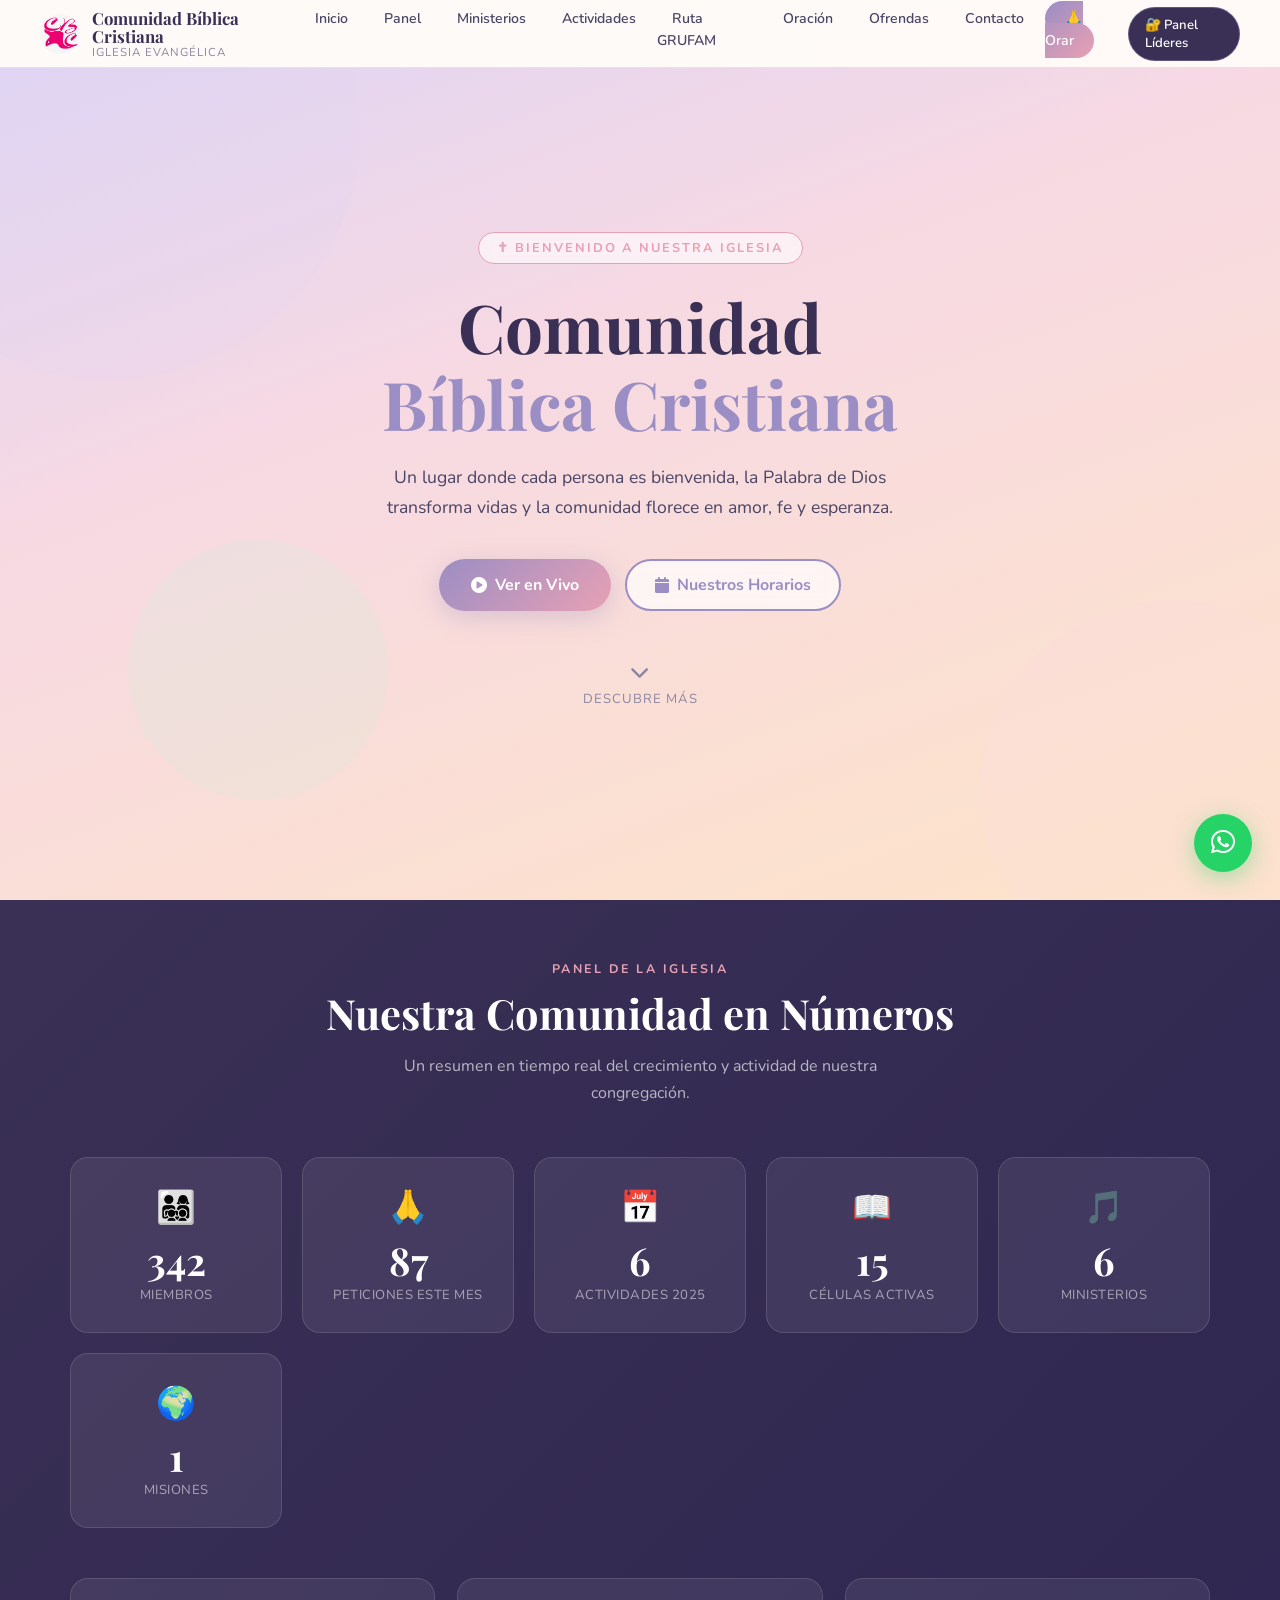
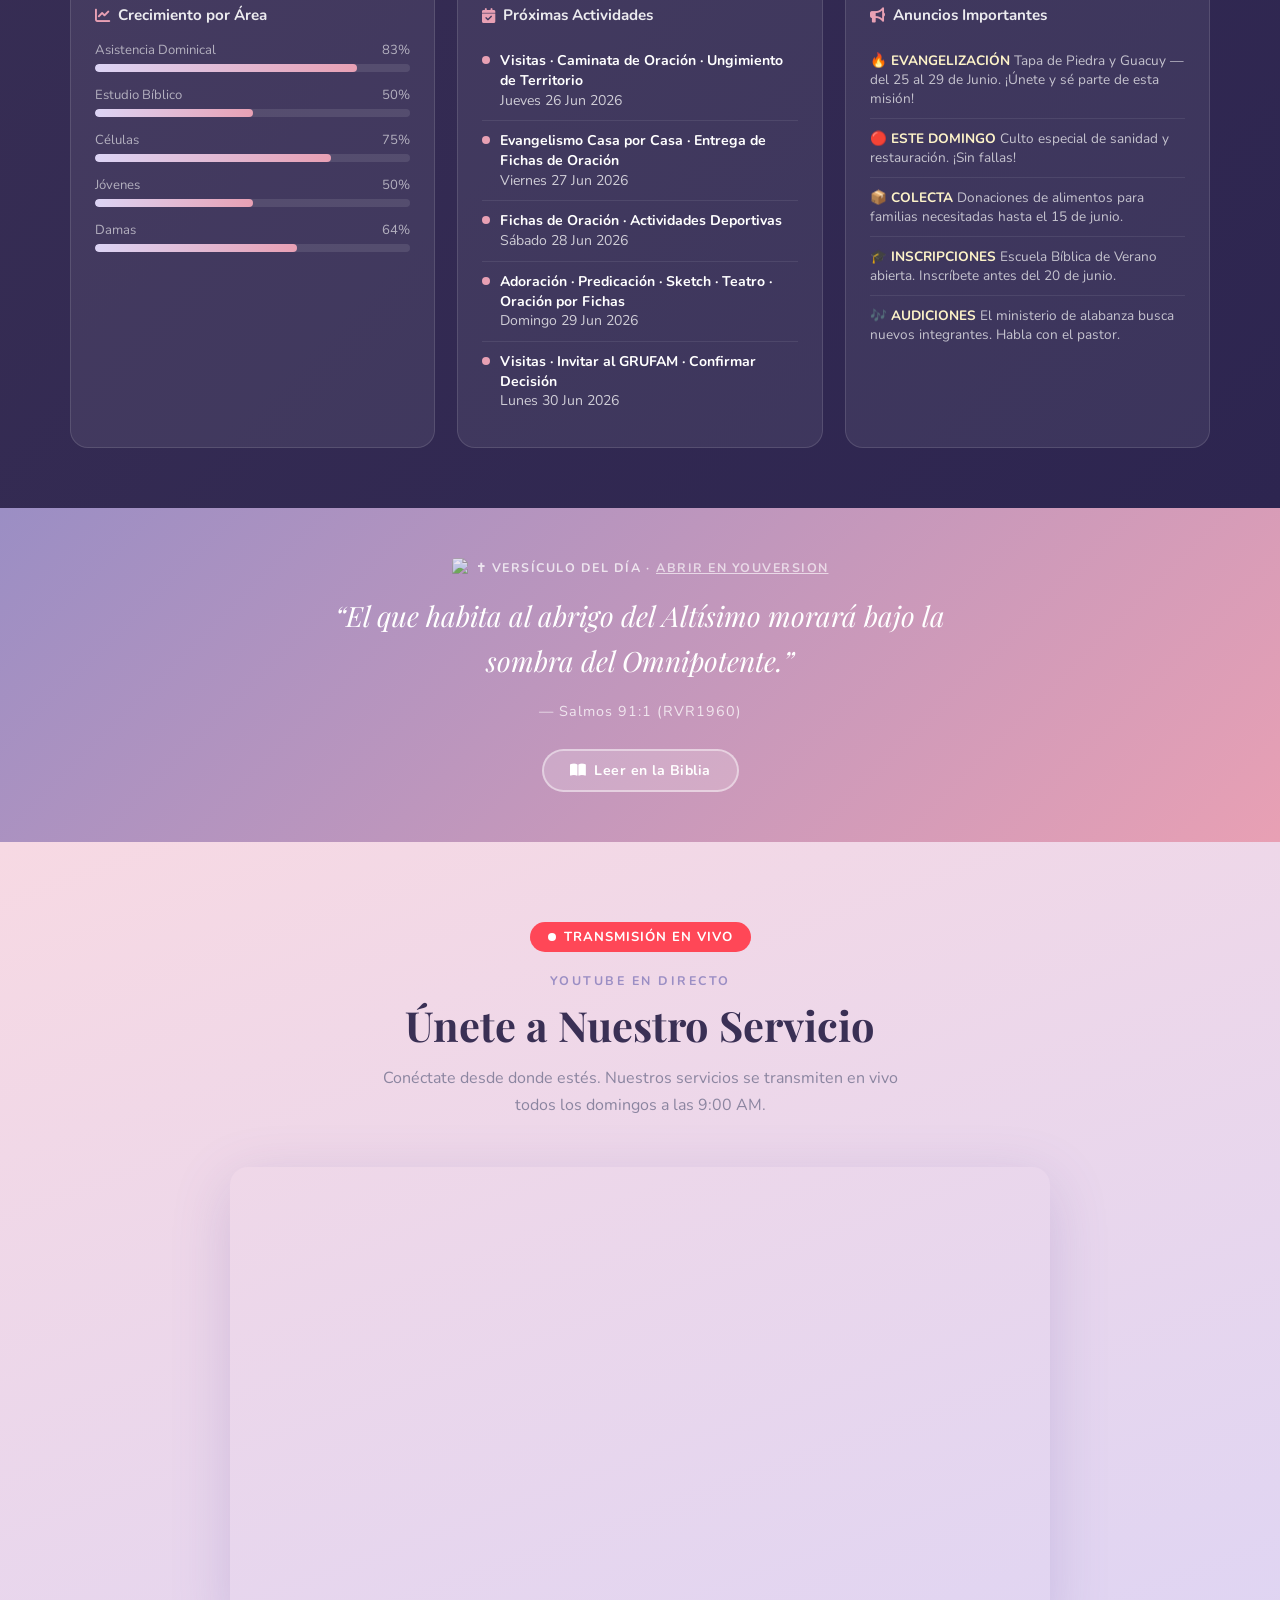
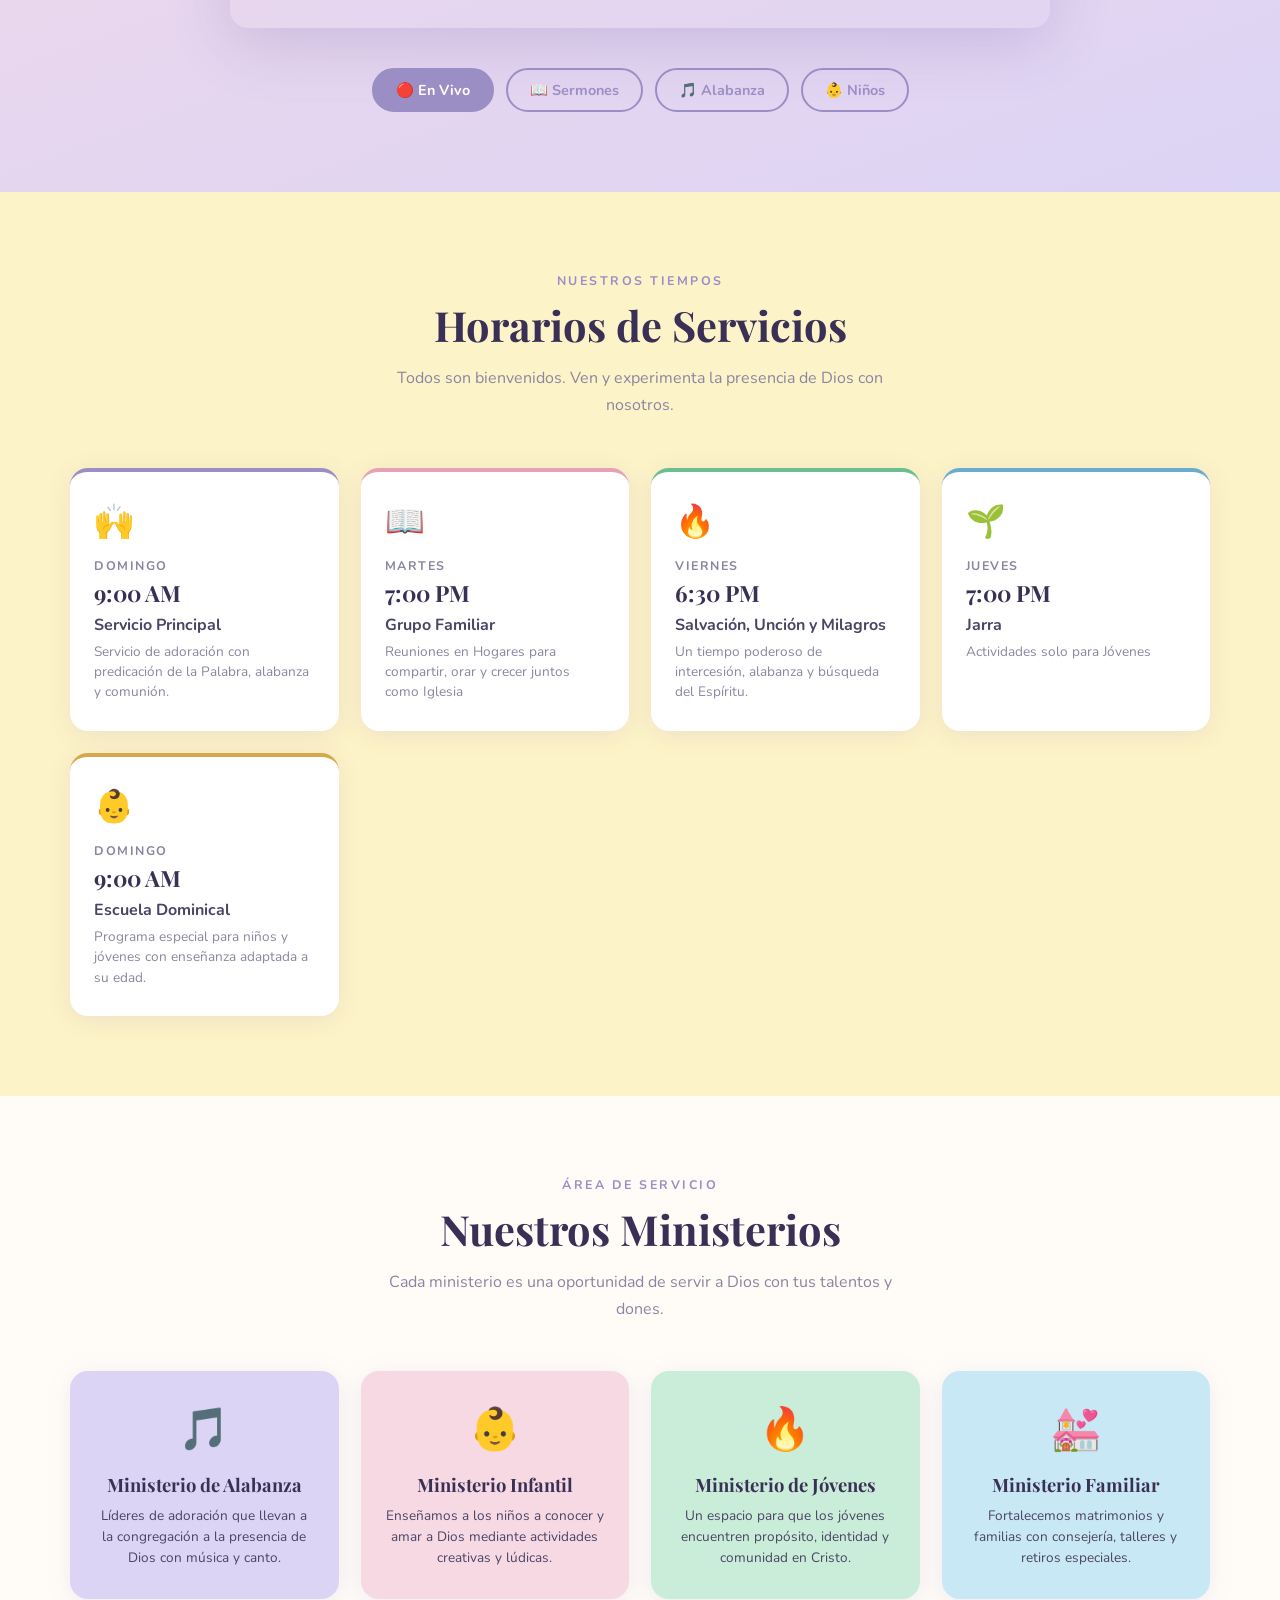
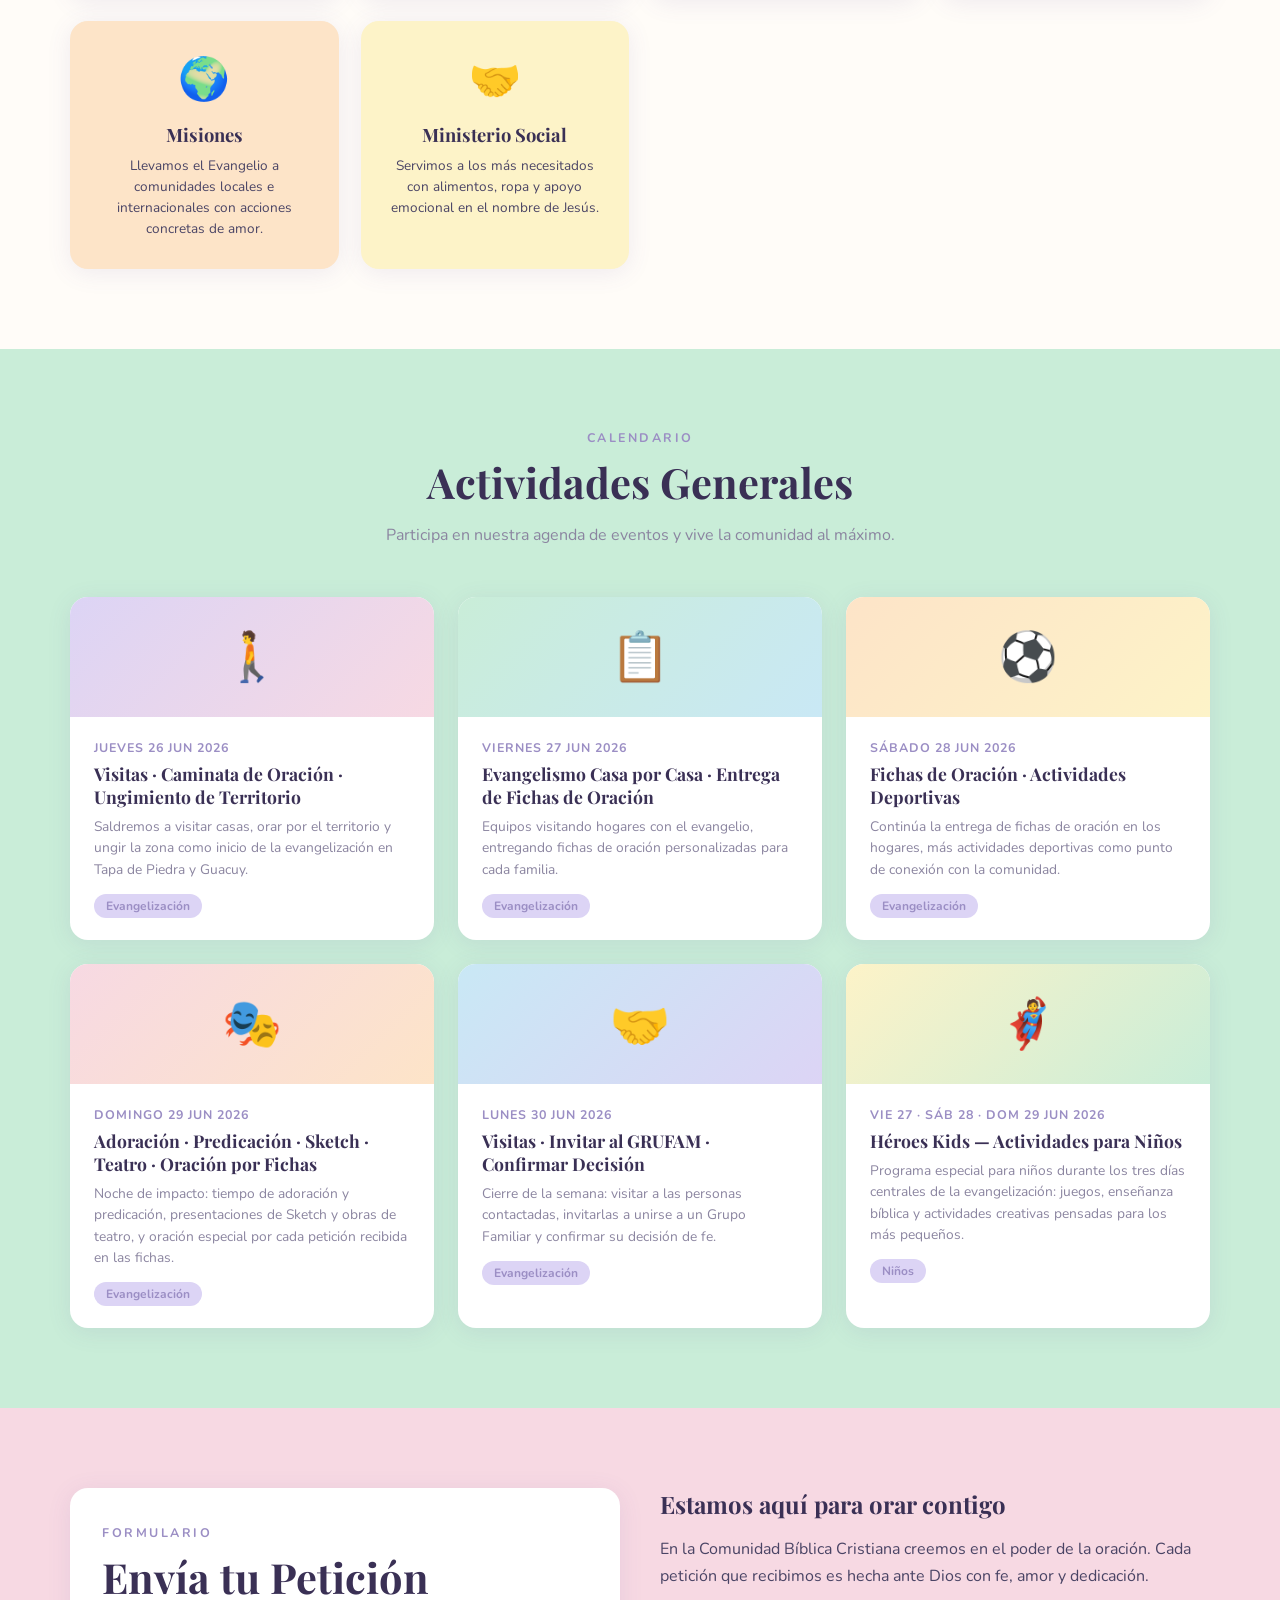
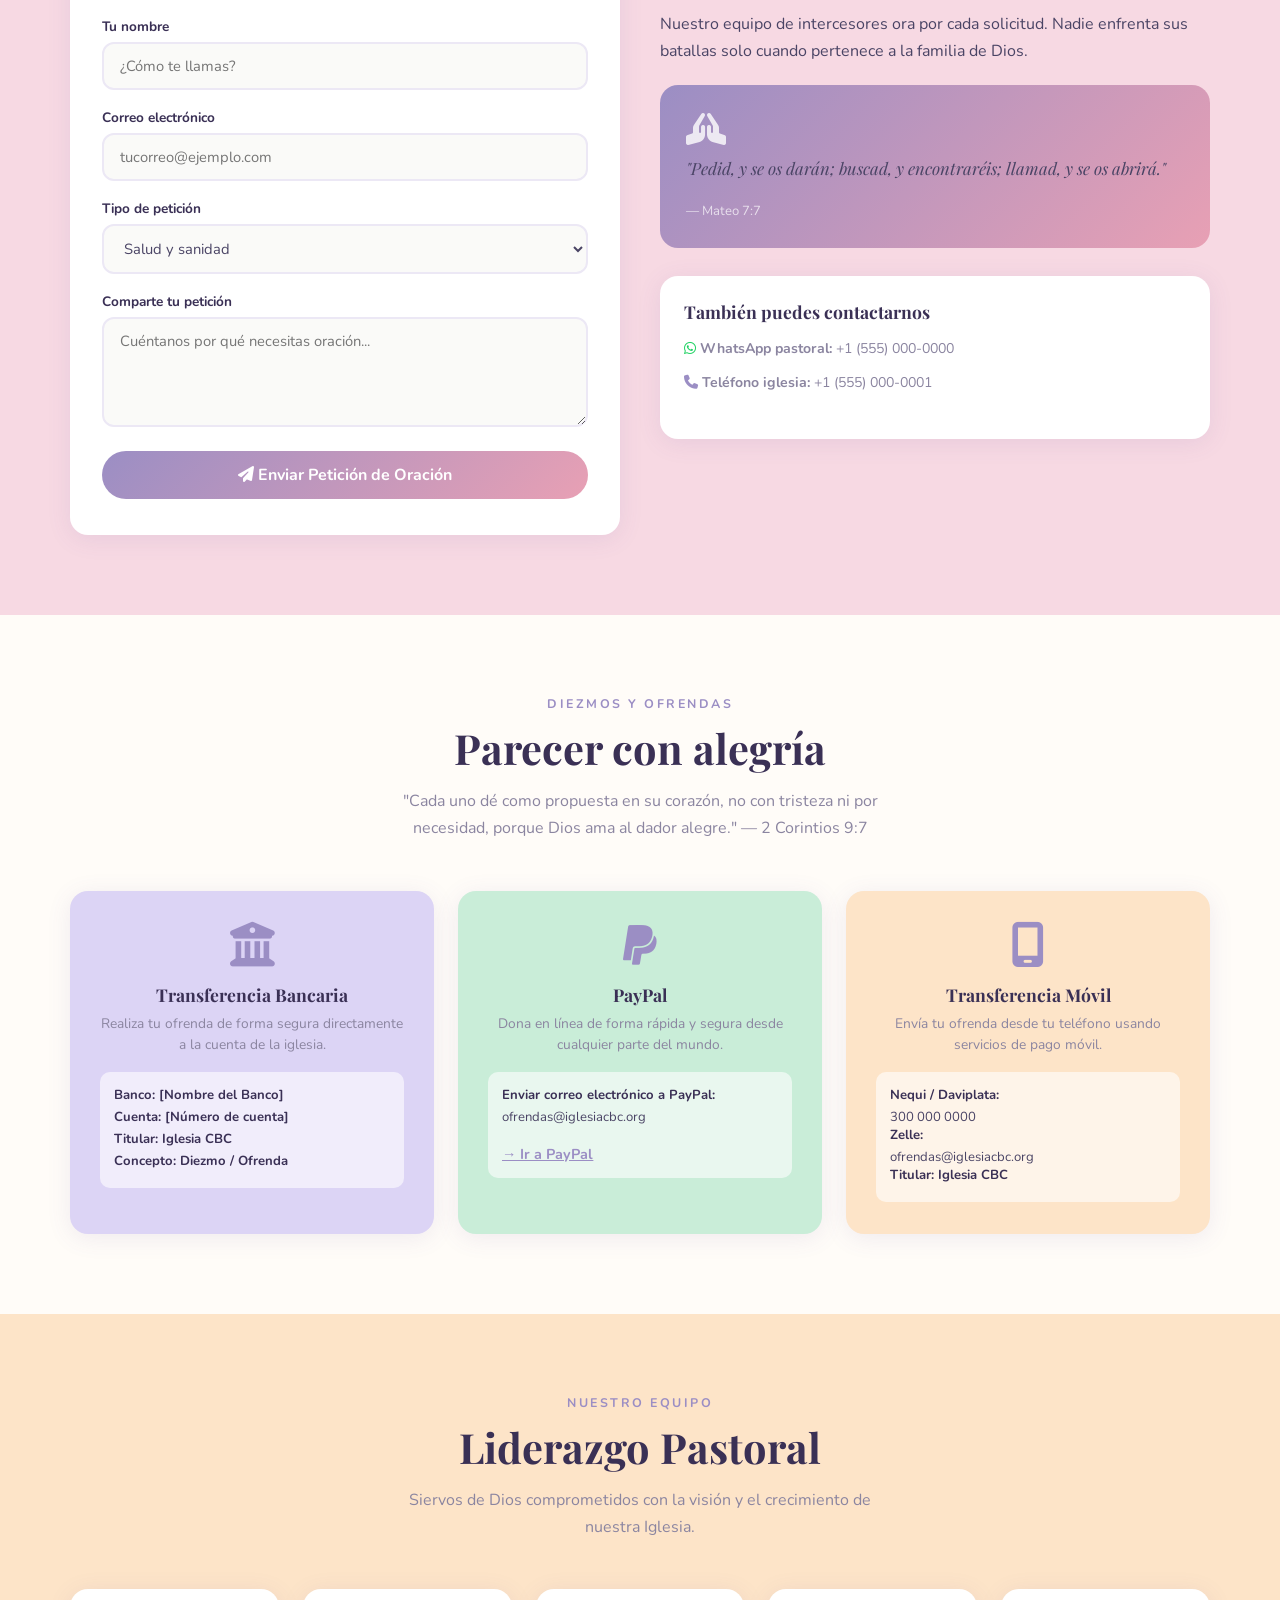
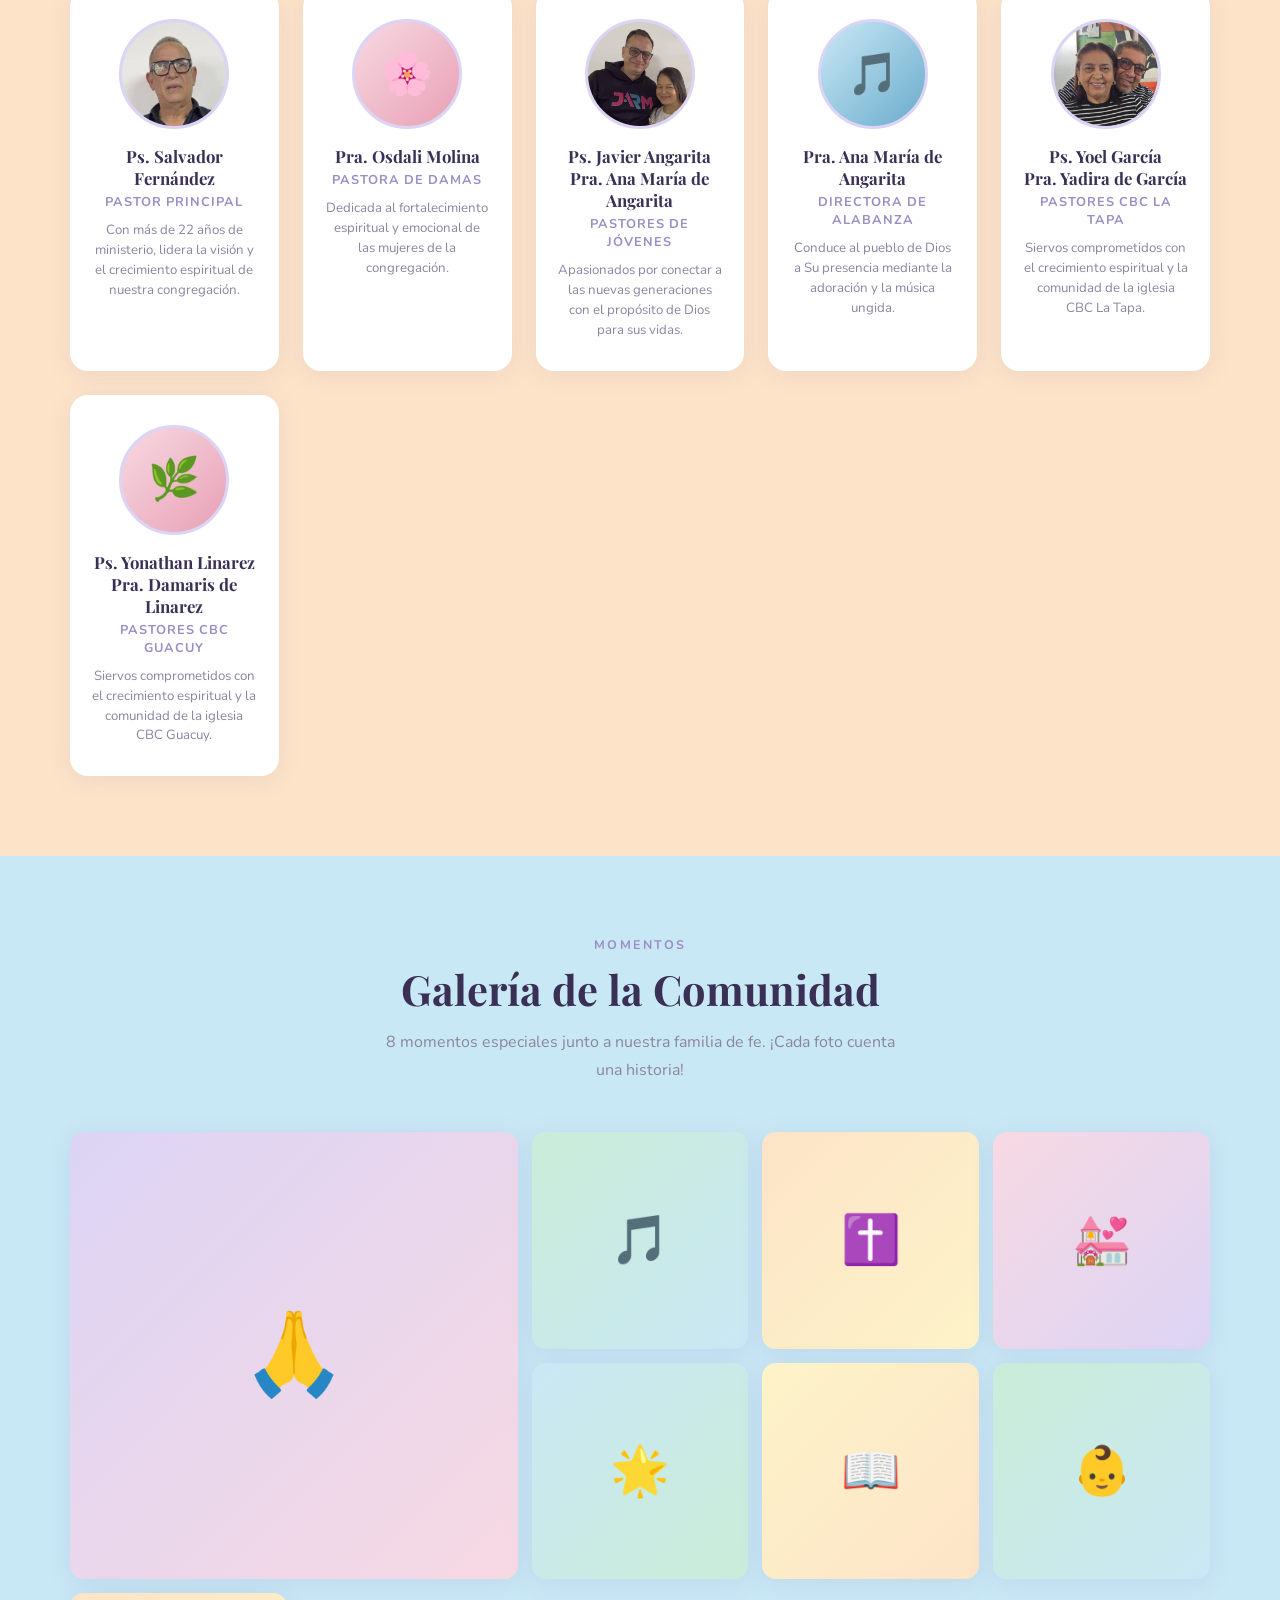
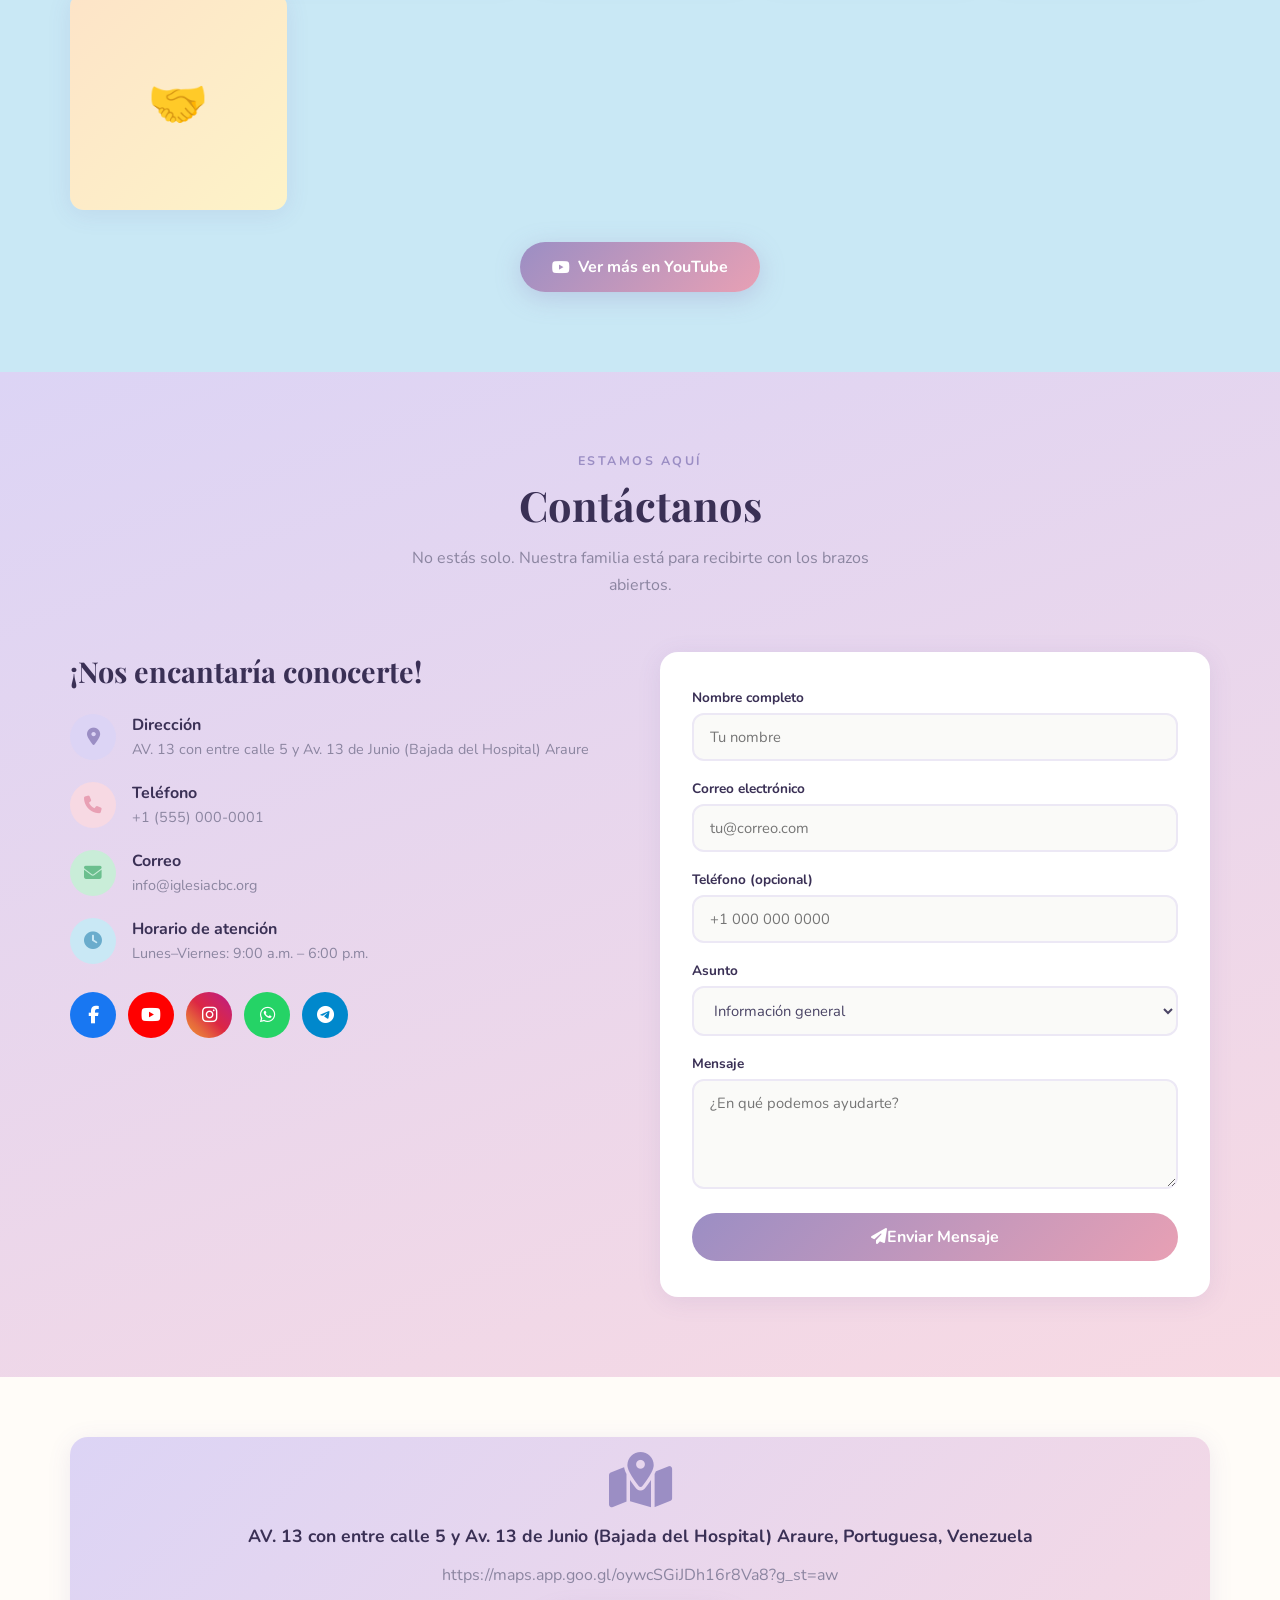
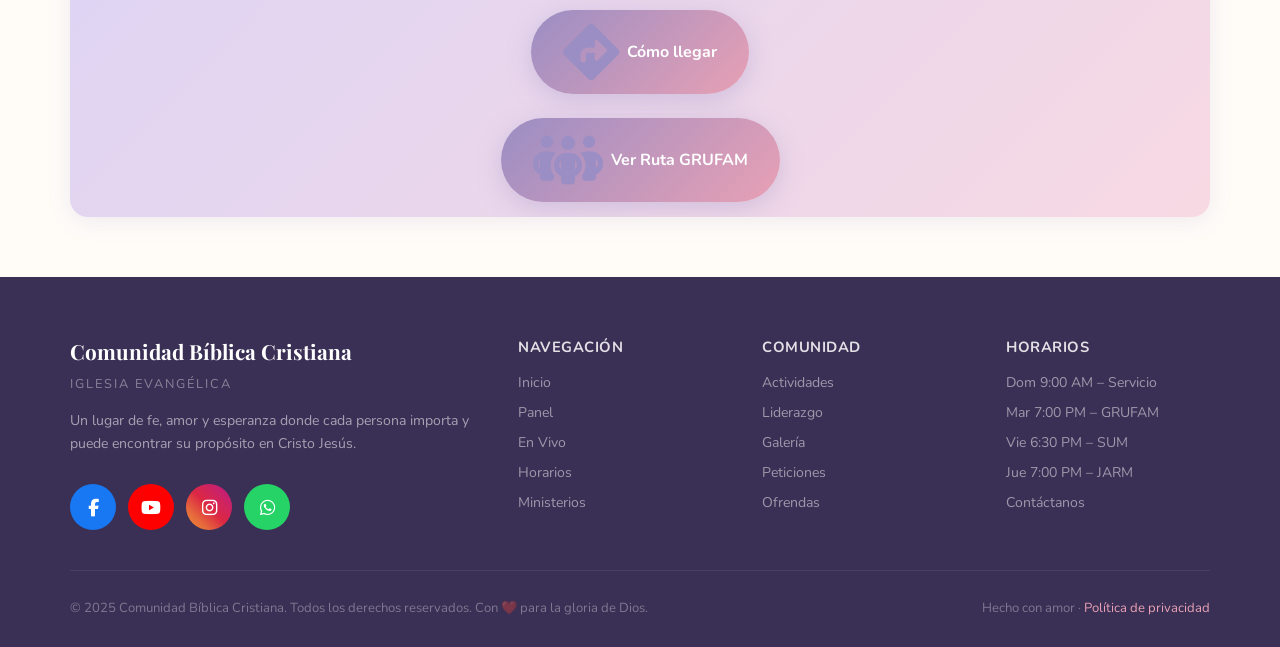
==== index.html @ 5d10a117 "Add files via upload" ====
<!DOCTYPE html>
<html lang="es">
<head>
  <meta charset="UTF-8">
  <meta name="viewport" content="width=device-width, initial-scale=1.0">
  <title>Comunidad Bíblica Cristiana | Iglesia Evangélica en Araure, Portuguesa</title>

  <!-- ══ SEO básico ══ -->
  <meta name="description" content="Comunidad Bíblica Cristiana (CBC) es una iglesia evangélica en Araure, Portuguesa, Venezuela. Únete a nuestros servicios dominicales, grupos familiares, transmisiones en vivo por YouTube y actividades para toda la familia.">
  <meta name="keywords" content="Comunidad Bíblica Cristiana, CBC Araure, iglesia evangélica Araure, iglesia cristiana Portuguesa Venezuela, servicios dominicales, grupos familiares GRUFAM, transmisión en vivo iglesia">
  <meta name="robots" content="index, follow">
  <meta name="author" content="Comunidad Bíblica Cristiana">
  <link rel="canonical" href="https://cbc2026-com.github.io/iglesia-cbc/">

  <!-- ══ Open Graph (Facebook, WhatsApp, etc.) ══ -->
  <meta property="og:type" content="website">
  <meta property="og:locale" content="es_VE">
  <meta property="og:title" content="Comunidad Bíblica Cristiana | Iglesia Evangélica en Araure">
  <meta property="og:description" content="Un lugar de fe, amor y esperanza en Araure, Portuguesa, Venezuela. Conoce nuestros horarios, ministerios, grupos familiares y transmisiones en vivo.">
  <meta property="og:url" content="https://cbc2026-com.github.io/iglesia-cbc/">
  <meta property="og:site_name" content="Comunidad Bíblica Cristiana">
  <meta property="og:image" content="https://cbc2026-com.github.io/iglesia-cbc/logo.png">

  <!-- ══ Twitter Card ══ -->
  <meta name="twitter:card" content="summary_large_image">
  <meta name="twitter:title" content="Comunidad Bíblica Cristiana | Iglesia Evangélica en Araure">
  <meta name="twitter:description" content="Un lugar de fe, amor y esperanza en Araure, Portuguesa, Venezuela. Servicios dominicales, grupos familiares y transmisiones en vivo.">
  <meta name="twitter:image" content="https://cbc2026-com.github.io/iglesia-cbc/logo.png">

  <!-- Preconnect: acelera la conexión a orígenes externos críticos -->
  <link rel="preconnect" href="https://fonts.googleapis.com">
  <link rel="preconnect" href="https://fonts.gstatic.com" crossorigin>
  <link rel="preconnect" href="https://cdnjs.cloudflare.com" crossorigin>

  <!-- Fuentes (con display=swap para evitar bloqueo de render) -->
  <link href="https://fonts.googleapis.com/css2?family=Playfair+Display:wght@400;600;700&family=Nunito:wght@300;400;600;700&display=swap" rel="stylesheet">

  <!-- Font Awesome -->
  <link rel="stylesheet" href="https://cdnjs.cloudflare.com/ajax/libs/font-awesome/6.5.0/css/all.min.css">

  <!-- Hoja de estilos propia -->
  <link rel="stylesheet" href="styles.css">

  <style>
    /* ── Fotos de líderes ── */
    .leader-photo-wrap {
      width:110px; height:110px; margin:0 auto 16px;
    }
    .leader-photo-img {
      width:110px; height:110px; border-radius:50%;
      object-fit:cover; object-position:center top;
      border:3px solid var(--lavender);
      display:block; background:var(--lavender);
    }
    .leader-photo-fallback {
      width:110px; height:110px; border-radius:50%;
      display:flex; align-items:center; justify-content:center;
      font-size:2.6rem; border:3px solid var(--lavender);
    }
  </style>

  <!-- ══ Datos estructurados (JSON-LD) — ayuda a Google a entender la iglesia ══ -->
  <script type="application/ld+json">
  {
    "@context": "https://schema.org",
    "@type": "Church",
    "name": "Comunidad Bíblica Cristiana",
    "alternateName": "CBC Araure",
    "description": "Iglesia evangélica en Araure, Portuguesa, Venezuela. Servicios dominicales, grupos familiares (GRUFAM) y transmisiones en vivo.",
    "url": "https://cbc2026-com.github.io/iglesia-cbc/",
    "address": {
      "@type": "PostalAddress",
      "streetAddress": "Av. 13 entre Calle 5 y Av. 13 de Junio (Bajada del Hospital)",
      "addressLocality": "Araure",
      "addressRegion": "Portuguesa",
      "addressCountry": "VE"
    },
    "sameAs": [
      "https://youtube.com/@comunidadbiblicacristiana",
      "https://www.facebook.com/ComunidadBiblicaCristiana",
      "https://www.instagram.com/comunidadbiblicac"
    ]
  }
  </script>
</head>
<body>

<!-- ────────────── NAVBAR ────────────── -->
<nav>
  <a href="#inicio" class="nav-logo">
   <img src="logo.png" alt="Logotipo de CBC" style="width:40px;height:40px;border-radius:50%;object-fit:cover;">
    <div class="nav-logo-text">Comunidad Bíblica Cristiana<span>Iglesia Evangélica</span></div>
  </a>
  <ul class="nav-links">
    <li><a href="#inicio">Inicio</a></li>
    <li><a href="#dashboard">Panel</a></li>
    <li><a href="#ministerios">Ministerios</a></li>
    <li><a href="#actividades">Actividades</a></li>
    <li><a href="ruta-grufam.html">Ruta GRUFAM</a></li>
    <li><a href="#peticiones">Oración</a></li>
    <li><a href="#ofrendas">Ofrendas</a></li>
    <li><a href="#contacto">Contacto</a></li>
    <li><a href="#peticiones" class="nav-cta">🙏 Orar</a></li>
    <li><a href="lideres.html" class="nav-lideres" target="_blank">🔐 Panel Líderes</a></li>
  </ul>
  <div class="hamburger" onclick="toggleMenu()">
    <span></span><span></span><span></span>
  </div>
</nav>
<div class="mobile-menu" id="mobileMenu">
  <a href="#inicio" onclick="toggleMenu()">🏠 Inicio </a>
  <a href="#dashboard" onclick="toggleMenu()">📊 Panel </a>
  <a href="#ministerios" onclick="toggleMenu()">✝️ Ministerios </a>
  <a href="#actividades" onclick="toggleMenu()">📅 </a>
  <a href="ruta-grufam.html">🗺️ Ruta GRUFAM</a>
  <a href="#peticiones" onclick="toggleMenu()">🙏 Peticiones </a>
  <a href="#ofrendas" onclick="toggleMenu()">💝 Ofrendas </a>
  <a href="#contacto" onclick="toggleMenu()">📩 Contacto</a>
  <a href="lideres.html" target="_blank" style="background:linear-gradient(135deg,#3a3055,#2d2550);color:#fff !important;border-radius:12px;padding:12px 16px;font-weight:700;border-bottom:none;display:flex;align-items:center;gap:8px;">🔐 Panel de Líderes</a>
</div>

<!-- ────────────── HERO ────────────── -->
<section id="inicio">
  <div class="hero-circles">
    <span></span><span></span><span></span>
  </div>
  <div class="hero-content">
    <div class="hero-badge">✝ Bienvenido a nuestra Iglesia</div>
    <h1 class="hero-title">
      Comunidad <br><em>Bíblica Cristiana</em>
    </h1>
    <p class="hero-subtitle">
      Un lugar donde cada persona es bienvenida, la Palabra de Dios transforma vidas y la comunidad florece en amor, fe y esperanza.
    </p>
    <div class="hero-btns">
      <a href="#envivo" class="btn-primary"><i class="fa-solid fa-circle-play"></i>Ver en Vivo</a>
      <a href="#horarios" class="btn-secondary"><i class="fa-solid fa-calendar"></i>Nuestros Horarios</a>
    </div>
    <div class="hero-scroll">
      <i class="fa-solid fa-chevron-down"></i>
      <span>Descubre más</span>
    </div>
  </div>
</section>

<!-- ────────────── DASHBOARD ────────────── -->
<section id="dashboard">
  <div class="container">
    <div class="dashboard-header">
      <div class="section-label">Panel de la iglesia</div>
      <h2 class="section-title">Nuestra Comunidad en Números</h2>
      <p class="section-sub">Un resumen en tiempo real del crecimiento y actividad de nuestra congregación.</p>
    </div>

    <div class="stats-grid">
      <div class="stat-card">
        <div class="stat-icon">👨‍👩‍👧‍👦</div>
        <div class="stat-number" id="cnt-miembros">342</div>
        <div class="stat-label">Miembros</div>
      </div>
      <div class="stat-card">
        <div class="stat-icon">🙏</div>
        <div class="stat-number" id="cnt-peticiones">87</div>
        <div class="stat-label">Peticiones este mes</div>
      </div>
      <div class="stat-card">
        <div class="stat-icon">📅</div>
        <div class="stat-number" id="cnt-actividades">24</div>
        <div class="stat-label">Actividades 2025</div>
      </div>
      <div class="stat-card">
        <div class="stat-icon">📖</div>
        <div class="stat-number" id="cnt-celulas">18</div>
        <div class="stat-label">Células activas</div>
      </div>
      <div class="stat-card">
        <div class="stat-icon">🎵</div>
        <div class="stat-number" id="cnt-ministerios">8</div>
        <div class="stat-label">Ministerios</div>
      </div>
      <div class="stat-card">
        <div class="stat-icon">🌍</div>
        <div class="stat-number" id="cnt-misiones">5</div>
        <div class="stat-label">Misiones</div>
      </div>
    </div>

    <div class="dash-widgets">
      <!-- Crecimiento -->
      <div class="dash-widget">
        <h3><i class="fa-solid fa-chart-line"></i>Crecimiento por Área</h3>
        <div class="progress-item">
          <div class="progress-label"><span>Asistencia Dominical</span><span>87%</span></div>
          <div class="progress-bar"><div class="progress-fill" style="width: 87%;" data-target="87"></div></div>
        </div>
        <div class="progress-item">
          <div class="progress-label"><span>Estudio Bíblico</span><span>72%</span></div>
          <div class="progress-bar"><div class="progress-fill" style="width: 72%;" data-target="72"></div></div>
        </div>
        <div class="progress-item">
          <div class="progress-label"><span>Células</span><span>91%</span></div>
          <div class="progress-bar"><div class="progress-fill" style="width: 91%;" data-target="91"></div></div>
        </div>
        <div class="progress-item">
          <div class="progress-label"><span>Jóvenes</span><span>65%</span></div>
          <div class="progress-bar"><div class="progress-fill" style="width: 65%;" data-target="65"></div></div>
        </div>
        <div class="progress-item">
          <div class="progress-label"><span>Damas</span><span>78%</span></div>
          <div class="progress-bar"><div class="progress-fill" style="width: 78%;" data-target="78"></div></div>
        </div>
      </div>

      <!-- Próximos eventos -->
      <div class="dash-widget">
        <h3><i class="fa-solid fa-calendar-check"></i>Próximas Actividades</h3>
        <ul class="event-list">
          <li><span class="event-dot"></span><div class="event-text"><strong>Visitas casa por casa · Caminata de Oración · Ungimiento de Territorio</strong>Jue 26 Jun · Evangelización</div></li>
          <li><span class="event-dot"></span><div class="event-text"><strong>Evangelismo casa por casa · Entrega de Fichas de Oración · Héroes Kids</strong>Vie 27 Jun · Todo el día</div></li>
          <li><span class="event-dot"></span><div class="event-text"><strong>Entrega de Fichas de Oración · Actividades Deportivas · Héroes Kids</strong>Sáb 28 Jun · Todo el día</div></li>
          <li><span class="event-dot"></span><div class="event-text"><strong>Adoración · Predicación · Sketch · Obras de Teatro · Oración por Fichas · Héroes Kids</strong>Dom 29 Jun · Todo el día</div></li>
          <li><span class="event-dot"></span><div class="event-text"><strong>Visitar personas · Invitar al Grupo Familiar · Confirmar decisión</strong>Lun 30 Jun · Cierre</div></li>
        </ul>
      </div>

      <!-- Anuncios -->
      <div class="dash-widget">
        <h3><i class="fa-solid fa-bullhorn"></i>Anuncios Importantes</h3>
        <div class="announcement-item"><strong>🔥 EVANGELIZACIÓN</strong> Tapa de Piedra y Guacuy — del 25 al 29 de Junio. ¡Únete y sé parte de esta misión!</div>
        <div class="announcement-item"><strong>🔴 ESTE DOMINGO</strong> Culto especial de sanidad y restauración. ¡Sin fallas!</div>
        <div class="announcement-item"><strong>📦 COLECTA</strong> Donaciones de alimentos para familias necesitadas hasta el 15 de junio.</div>
        <div class="announcement-item"><strong>🎓 INSCRIPCIONES</strong> Escuela Bíblica de Verano abierta. Inscríbete antes del 20 de junio.</div>
        <div class="announcement-item"><strong>🎶 AUDICIONES</strong> El ministerio de alabanza busca nuevos integrantes. Habla con el pastor.</div>
      </div>
    </div>
  </div>
</section>

<!-- ────────────── VERSÍCULO DEL DÍA (YouVersion) ────────────── -->
<div class="versiculo-banner">
  <div class="vs-youversion-badge">
    <img src="https://www.bible.com/favicon.ico" alt="YouVersion" style="width:18px;height:18px;border-radius:4px;vertical-align:middle;">
    ✝ Versículo del Día · <a href="https://www.bible.com/verse-of-the-day" target="_blank" rel="noopener" style="color:#fff;text-decoration:underline;opacity:.85;">Abrir en YouVersion</a>
  </div>
  <blockquote id="vsBannerQuote" style="transition: opacity 0.5s; opacity: 1;">
    <span id="vsText">Cargando la Palabra de Dios para hoy…</span>
    <cite id="vsRef"></cite>
  </blockquote>
  <a id="vsYouVersionLink" href="https://www.bible.com/verse-of-the-day" target="_blank" rel="noopener" class="vs-open-btn">
    <i class="fa-solid fa-book-open"></i> Leer en la Biblia
  </a>
</div>

<!-- ────────────── EN VIVO ────────────── -->
<section id="envivo">
  <div class="container">
    <div class="text-center">
      <div class="live-badge"><span class="live-dot"></span>Transmisión en Vivo</div>
      <div class="section-label">YouTube en directo</div>
      <h2 class="section-title">Únete a Nuestro Servicio</h2>
      <p class="section-sub">Conéctate desde donde estés. Nuestros servicios se transmiten en vivo todos los domingos a las 9:00 AM.</p>
    </div>

    <div class="video-wrapper">
      <!-- Canal oficial: @comunidadbiblicacristiana -->
      <iframe id="liveFrame"
        src="https://www.youtube.com/embed/live_stream?channel=UCA_dlOwtkTyg9VdtudhXEXQ&autoplay=1&mute=1"
        allow="autoplay; encrypted-media; picture-in-picture"
        allowfullscreen
        style="width:100%;aspect-ratio:16/9;border:none;display:block">
      </iframe>
    </div>

    <div class="video-tabs">
      <button class="video-tab active" onclick="setTab(this,'live')">🔴 En Vivo</button>
      <button class="video-tab" onclick="setTab(this,'sermon')">📖 Sermones</button>
      <button class="video-tab" onclick="setTab(this,'alabanza')">🎵 Alabanza</button>
      <button class="video-tab" onclick="setTab(this,'ninos')">👶 Niños</button>
    </div>
  </div>
</section>

<!-- ────────────── HORARIOS ────────────── -->
<section id="horarios">
  <div class="container">
    <div class="text-center">
      <div class="section-label">Nuestros Tiempos</div>
      <h2 class="section-title">Horarios de Servicios</h2>
      <p class="section-sub">Todos son bienvenidos. Ven y experimenta la presencia de Dios con nosotros.</p>
    </div>
    <div class="schedule-grid">
      <div class="schedule-card">
        <div class="schedule-icon">🙌</div>
        <div class="schedule-day">Domingo</div>
        <div class="schedule-time">9:00 AM</div>
        <div class="schedule-name">Servicio Principal</div>
        <div class="schedule-desc">Servicio de adoración con predicación de la Palabra, alabanza y comunión.</div>
      </div>
      <div class="schedule-card">
        <div class="schedule-icon">📖</div>
        <div class="schedule-day">Martes</div>
        <div class="schedule-time">7:00 PM</div>
        <div class="schedule-name">Grupo Familiar</div>
        <div class="schedule-desc">Reuniones en Hogares para compartir, orar y crecer juntos como Iglesia</div>
      </div>
      <div class="schedule-card">
        <div class="schedule-icon">🔥</div>
        <div class="schedule-day">Viernes</div>
        <div class="schedule-time">6:30 PM</div>
        <div class="schedule-name">Salvación, Unción y Milagros</div>
        <div class="schedule-desc">Un tiempo poderoso de intercesión, alabanza y búsqueda del Espíritu.</div>
      </div>
      <div class="schedule-card">
        <div class="schedule-icon">🌱</div>
        <div class="schedule-day">Jueves</div>
        <div class="schedule-time">7:00 PM</div>
        <div class="schedule-name">Jarra</div>
        <div class="schedule-desc">Actividades solo para Jóvenes</div>
      </div>
      <div class="schedule-card">
        <div class="schedule-icon">👶</div>
        <div class="schedule-day">Domingo</div>
        <div class="schedule-time">9:00 AM</div>
        <div class="schedule-name">Escuela Dominical</div>
        <div class="schedule-desc">Programa especial para niños y jóvenes con enseñanza adaptada a su edad.</div>
      </div>
    </div>
  </div>
</section>

<!-- ────────────── MINISTERIOS ────────────── -->
<section id="ministerios">
  <div class="container">
    <div class="text-center">
      <div class="section-label">Área de Servicio</div>
      <h2 class="section-title">Nuestros Ministerios</h2>
      <p class="section-sub">Cada ministerio es una oportunidad de servir a Dios con tus talentos y dones.</p>
    </div>
    <div class="ministerios-grid">
      <div class="min-card">
        <div class="min-icon">🎵</div>
        <div class="min-title">Ministerio de Alabanza</div>
        <div class="min-desc">Líderes de adoración que llevan a la congregación a la presencia de Dios con música y canto.</div>
      </div>
      <div class="min-card">
        <div class="min-icon">👶</div>
        <div class="min-title">Ministerio Infantil</div>
        <div class="min-desc">Enseñamos a los niños a conocer y amar a Dios mediante actividades creativas y lúdicas.</div>
      </div>
      <div class="min-card">
        <div class="min-icon">🔥</div>
        <div class="min-title">Ministerio de Jóvenes</div>
        <div class="min-desc">Un espacio para que los jóvenes encuentren propósito, identidad y comunidad en Cristo.</div>
      </div>
      <div class="min-card">
        <div class="min-icon">💒</div>
        <div class="min-title">Ministerio Familiar</div>
        <div class="min-desc">Fortalecemos matrimonios y familias con consejería, talleres y retiros especiales.</div>
      </div>
      <div class="min-card">
        <div class="min-icon">🌍</div>
        <div class="min-title">Misiones</div>
        <div class="min-desc">Llevamos el Evangelio a comunidades locales e internacionales con acciones concretas de amor.</div>
      </div>
      <div class="min-card">
        <div class="min-icon">🤝</div>
        <div class="min-title">Ministerio Social</div>
        <div class="min-desc">Servimos a los más necesitados con alimentos, ropa y apoyo emocional en el nombre de Jesús.</div>
      </div>
    </div>
  </div>
</section>

<!-- ────────────── ACTIVIDADES ────────────── -->
<section id="actividades">
  <div class="container">
    <div class="text-center">
      <div class="section-label">Calendario</div>
      <h2 class="section-title">Actividades Generales</h2>
      <p class="section-sub">Participa en nuestra agenda de eventos y vive la comunidad al máximo.</p>
    </div>
    <div class="activities-grid">
      <div class="act-card">
        <div class="act-header bg1">🚶</div>
        <div class="act-body">
          <div class="act-date">Jueves 26 Jun 2026</div>
          <div class="act-title">Visitas · Caminata de Oración · Ungimiento de Territorio</div>
          <div class="act-desc">Saldremos a visitar casas, orar por el territorio y ungir la zona como inicio de la evangelización en Tapa de Piedra y Guacuy.</div>
          <span class="act-tag">Evangelización</span>
        </div>
      </div>
      <div class="act-card">
        <div class="act-header bg2">📋</div>
        <div class="act-body">
          <div class="act-date">Viernes 27 Jun 2026</div>
          <div class="act-title">Evangelismo Casa por Casa · Entrega de Fichas de Oración</div>
          <div class="act-desc">Equipos visitando hogares con el evangelio, entregando fichas de oración personalizadas para cada familia.</div>
          <span class="act-tag">Evangelización</span>
        </div>
      </div>
      <div class="act-card">
        <div class="act-header bg3">⚽</div>
        <div class="act-body">
          <div class="act-date">Sábado 28 Jun 2026</div>
          <div class="act-title">Fichas de Oración · Actividades Deportivas</div>
          <div class="act-desc">Continúa la entrega de fichas de oración en los hogares, más actividades deportivas como punto de conexión con la comunidad.</div>
          <span class="act-tag">Evangelización</span>
        </div>
      </div>
      <div class="act-card">
        <div class="act-header bg4">🎭</div>
        <div class="act-body">
          <div class="act-date">Domingo 29 Jun 2026</div>
          <div class="act-title">Adoración · Predicación · Sketch · Teatro · Oración por Fichas</div>
          <div class="act-desc">Noche de impacto: tiempo de adoración y predicación, presentaciones de Sketch y obras de teatro, y oración especial por cada petición recibida en las fichas.</div>
          <span class="act-tag">Evangelización</span>
        </div>
      </div>
      <div class="act-card">
        <div class="act-header bg5">🤝</div>
        <div class="act-body">
          <div class="act-date">Lunes 30 Jun 2026</div>
          <div class="act-title">Visitas · Invitar al GRUFAM · Confirmar Decisión</div>
          <div class="act-desc">Cierre de la semana: visitar a las personas contactadas, invitarlas a unirse a un Grupo Familiar y confirmar su decisión de fe.</div>
          <span class="act-tag">Evangelización</span>
        </div>
      </div>
      <div class="act-card">
        <div class="act-header bg6">🦸</div>
        <div class="act-body">
          <div class="act-date">Vie 27 · Sáb 28 · Dom 29 Jun 2026</div>
          <div class="act-title">Héroes Kids — Actividades para Niños</div>
          <div class="act-desc">Programa especial para niños durante los tres días centrales de la evangelización: juegos, enseñanza bíblica y actividades creativas pensadas para los más pequeños.</div>
          <span class="act-tag">Niños</span>
        </div>
      </div>
    </div>
  </div>
</section>

<!-- ────────────── PETICIONES ────────────── -->
<section id="peticiones">
  <div class="container">
    <div class="prayer-grid">
      <div class="prayer-form-box">
        <div class="section-label">Formulario</div>
        <h2 class="section-title">Envía tu Petición</h2>
        <form onsubmit="submitPrayer(event)">
          <div class="form-group">
            <label>Tu nombre</label>
            <input type="text" id="prayNombre" placeholder="¿Cómo te llamas?" required>
          </div>
          <div class="form-group">
            <label>Correo electrónico</label>
            <input type="email" id="prayCorreo" placeholder="tucorreo@ejemplo.com">
          </div>
          <div class="form-group">
            <label>Tipo de petición</label>
            <select id="prayTipo">
              <option>Salud y sanidad</option>
              <option>Familia y relaciones</option>
              <option>Provisión económica</option>
              <option>Salvación de un ser querido</option>
              <option>Trabajo y vocación</option>
              <option>Paz y dirección</option>
              <option>Otra petición</option>
            </select>
          </div>
          <div class="form-group">
            <label>Comparte tu petición</label>
            <textarea id="prayPeticion" placeholder="Cuéntanos por qué necesitas oración..." required></textarea>
          </div>
          <button type="submit" class="btn-submit" id="btnPrayer">
            <i class="fa-solid fa-paper-plane"></i> Enviar Petición de Oración
          </button>
        </form>
      </div>

      <div class="prayer-info">
        <h3>Estamos aquí para orar contigo</h3>
        <p>En la Comunidad Bíblica Cristiana creemos en el poder de la oración. Cada petición que recibimos es hecha ante Dios con fe, amor y dedicación.</p>
        <p>Nuestro equipo de intercesores ora por cada solicitud. Nadie enfrenta sus batallas solo cuando pertenece a la familia de Dios.</p>

        <div class="promise-card">
          <i class="fa-solid fa-hands-praying"></i>
          <p>"Pedid, y se os darán; buscad, y encontraréis; llamad, y se os abrirá."</p>
          <cite>— Mateo 7:7</cite>
        </div>

        <div style="margin-top:28px; background:#fff; border-radius:var(--radius); padding:24px; box-shadow:var(--shadow);">
          <h4 style="font-family:'Playfair Display',serif; color:var(--dark); margin-bottom:14px; font-size:1.1rem;">También puedes contactarnos</h4>
          <p style="font-size:.88rem; color:var(--muted); margin-bottom:10px;"><i class="fa-brands fa-whatsapp" style="color:#25d366"></i> <strong>WhatsApp pastoral:</strong> +1 (555) 000-0000</p>
          <p style="font-size:.88rem; color:var(--muted);"><i class="fa-solid fa-phone" style="color:var(--purple)"></i> <strong>Teléfono iglesia:</strong> +1 (555) 000-0001</p>
        </div>
      </div>
    </div>
  </div>
</section>

<!-- ────────────── OFRENDAS ────────────── -->
<section id="ofrendas">
  <div class="container">
    <div class="text-center">
      <div class="section-label">Diezmos y Ofrendas</div>
      <h2 class="section-title">Parecer con alegría</h2>
      <p class="section-sub">"Cada uno dé como propuesta en su corazón, no con tristeza ni por necesidad, porque Dios ama al dador alegre." — 2 Corintios 9:7</p>
    </div>
    <div class="ofrendas-grid">
      <div class="ofrenda-card bg1">
        <i class="fa-solid fa-building-columns"></i>
        <h3>Transferencia Bancaria</h3>
        <p>Realiza tu ofrenda de forma segura directamente a la cuenta de la iglesia.</p>
        <div class="bank-info">
          <strong>Banco: [Nombre del Banco]</strong>
          <strong>Cuenta: [Número de cuenta]</strong>
          <strong>Titular: Iglesia CBC</strong>
          <strong>Concepto: Diezmo / Ofrenda</strong>
        </div>
      </div>
      <div class="ofrenda-card bg2">
        <i class="fa-brands fa-paypal"></i>
        <h3>PayPal</h3>
        <p>Dona en línea de forma rápida y segura desde cualquier parte del mundo.</p>
        <div class="bank-info">
          <strong>Enviar correo electrónico a PayPal:</strong>
          ofrendas@iglesiacbc.org <br><br>
          <a href="#" style="color:var(--purple); font-weight:700; font-size:.9rem;">→ Ir a PayPal</a>
        </div>
      </div>
      <div class="ofrenda-card bg3">
        <i class="fa-solid fa-mobile-screen"></i>
        <h3>Transferencia Móvil</h3>
        <p>Envía tu ofrenda desde tu teléfono usando servicios de pago móvil.</p>
        <div class="bank-info">
          <strong>Nequi / Daviplata:</strong>
          300 000 0000<br>
          <strong>Zelle:</strong>
          ofrendas@iglesiacbc.org<br>
          <strong>Titular: Iglesia CBC</strong>
        </div>
      </div>
    </div>
  </div>
</section>

<!-- ────────────── LIDERAZGO ────────────── -->
<section id="liderazgo">
  <div class="container">
    <div class="text-center">
      <div class="section-label">Nuestro Equipo</div>
      <h2 class="section-title">Liderazgo Pastoral</h2>
      <p class="section-sub">Siervos de Dios comprometidos con la visión y el crecimiento de nuestra Iglesia.</p>
    </div>
    <div class="leaders-grid">

      <!-- Pastor Principal -->
      <div class="leader-card">
        <div class="leader-photo-wrap">
          <img src="fotos/foto-salvador.jpeg"
               alt="Ps. Salvador Fernández"
               class="leader-photo-img"
               onerror="this.style.display='none';this.nextElementSibling.style.display='flex'">
          <div class="leader-photo-fallback av1" style="display:none">✝</div>
        </div>
        <div class="leader-name">Ps. Salvador Fernández</div>
        <div class="leader-role">Pastor Principal</div>
        <div class="leader-bio">Con más de 22 años de ministerio, lidera la visión y el crecimiento espiritual de nuestra congregación.</div>
      </div>

      <!-- Pastora de Damas -->
      <div class="leader-card">
        <div class="leader-photo-wrap">
          <img src="fotos/foto-osdali.jpeg"
               alt="Pra. Osdali Molina"
               class="leader-photo-img"
               onerror="this.style.display='none';this.nextElementSibling.style.display='flex'">
          <div class="leader-photo-fallback av2" style="display:none">🌸</div>
        </div>
        <div class="leader-name">Pra. Osdali Molina</div>
        <div class="leader-role">Pastora de Damas</div>
        <div class="leader-bio">Dedicada al fortalecimiento espiritual y emocional de las mujeres de la congregación.</div>
      </div>

      <!-- Pastores de Jóvenes -->
      <div class="leader-card">
        <div class="leader-photo-wrap">
          <img src="fotos/foto-jovenes.jpeg"
               alt="Pastores de Jóvenes"
               class="leader-photo-img"
               onerror="this.style.display='none';this.nextElementSibling.style.display='flex'">
          <div class="leader-photo-fallback av3" style="display:none">🔥</div>
        </div>
        <div class="leader-name">Ps. Javier Angarita</div>
        <div class="leader-name">Pra. Ana María de Angarita</div>
        <div class="leader-role">Pastores de Jóvenes</div>
        <div class="leader-bio">Apasionados por conectar a las nuevas generaciones con el propósito de Dios para sus vidas.</div>
      </div>

      <!-- Directora de Alabanza -->
      <div class="leader-card">
        <div class="leader-photo-wrap">
          <img src="fotos/foto-alabanza.jpeg"
               alt="Pra. Ana María de Angarita"
               class="leader-photo-img"
               onerror="this.style.display='none';this.nextElementSibling.style.display='flex'">
          <div class="leader-photo-fallback av4" style="display:none">🎵</div>
        </div>
        <div class="leader-name">Pra. Ana María de Angarita</div>
        <div class="leader-role">Directora de Alabanza</div>
        <div class="leader-bio">Conduce al pueblo de Dios a Su presencia mediante la adoración y la música ungida.</div>
      </div>

      <!-- Pastores CBC La Tapa -->
      <div class="leader-card">
        <div class="leader-photo-wrap">
          <img src="fotos/foto-latapa.jpeg"
               alt="Pastores CBC La Tapa"
               class="leader-photo-img"
               onerror="this.style.display='none';this.nextElementSibling.style.display='flex'">
          <div class="leader-photo-fallback av1" style="display:none">🏡</div>
        </div>
        <div class="leader-name">Ps. Yoel García</div>
        <div class="leader-name">Pra. Yadira de García</div>
        <div class="leader-role">Pastores CBC La Tapa</div>
        <div class="leader-bio">Siervos comprometidos con el crecimiento espiritual y la comunidad de la iglesia CBC La Tapa.</div>
      </div>

      <!-- Pastores CBC Guacuy -->
      <div class="leader-card">
        <div class="leader-photo-wrap">
          <img src="fotos/foto-guacuy.jpeg"
               alt="Pastores CBC Guacuy"
               class="leader-photo-img"
               onerror="this.style.display='none';this.nextElementSibling.style.display='flex'">
          <div class="leader-photo-fallback av2" style="display:none">🌿</div>
        </div>
        <div class="leader-name">Ps. Yonathan Linarez</div>
        <div class="leader-name">Pra. Damaris de Linarez</div>
        <div class="leader-role">Pastores CBC Guacuy</div>
        <div class="leader-bio">Siervos comprometidos con el crecimiento espiritual y la comunidad de la iglesia CBC Guacuy.</div>
      </div>

    </div>
  </div>
</section>

<!-- ────────────── GALERÍA ────────────── -->
<section id="galeria" style="background:var(--sky);">
  <div class="container">
    <div class="text-center">
      <div class="section-label">Momentos</div>
      <h2 class="section-title">Galería de la Comunidad</h2>
      <p class="section-sub">Recuerdos de nuestros momentos especiales juntos como familia de fe.</p>
    </div>
    <div class="gallery-grid">
      <div class="gallery-item g1" style="background:linear-gradient(135deg,var(--lavender),var(--blush));overflow:hidden">
        <img src="fotos/galeria-1.jpeg" alt="Momento comunidad"
             style="width:100%;height:100%;object-fit:cover"
             onerror="this.style.display='none';this.parentElement.innerHTML='🙏'">
      </div>
      <div class="gallery-item g2" style="overflow:hidden">
        <img src="fotos/galeria-2.jpeg" alt="Momento comunidad"
             style="width:100%;height:100%;object-fit:cover"
             onerror="this.style.display='none';this.parentElement.innerHTML='🎵'">
      </div>
      <div class="gallery-item g3" style="overflow:hidden">
        <img src="fotos/galeria-3.jpeg" alt="Momento comunidad"
             style="width:100%;height:100%;object-fit:cover"
             onerror="this.style.display='none';this.parentElement.innerHTML='✝️'">
      </div>
      <div class="gallery-item g4" style="overflow:hidden">
        <img src="fotos/galeria-4.jpeg" alt="Momento comunidad"
             style="width:100%;height:100%;object-fit:cover"
             onerror="this.style.display='none';this.parentElement.innerHTML='💒'">
      </div>
      <div class="gallery-item g5" style="overflow:hidden">
        <img src="fotos/galeria-5.jpeg" alt="Momento comunidad"
             style="width:100%;height:100%;object-fit:cover"
             onerror="this.style.display='none';this.parentElement.innerHTML='🌟'">
      </div>
      <div class="gallery-item g6" style="overflow:hidden">
        <img src="fotos/galeria-6.jpeg" alt="Momento comunidad"
             style="width:100%;height:100%;object-fit:cover"
             onerror="this.style.display='none';this.parentElement.innerHTML='📖'">
      </div>
      <div class="gallery-item g2" style="overflow:hidden">
        <img src="fotos/galeria-7.jpeg" alt="Momento comunidad"
             style="width:100%;height:100%;object-fit:cover"
             onerror="this.style.display='none';this.parentElement.innerHTML='👶'">
      </div>
      <div class="gallery-item g3" style="overflow:hidden">
        <img src="fotos/galeria-8.jpeg" alt="Momento comunidad"
             style="width:100%;height:100%;object-fit:cover"
             onerror="this.style.display='none';this.parentElement.innerHTML='🤝'">
      </div>
    </div>
    <div style="text-align:center; margin-top:32px;">
      <a href="https://youtube.com/@comunidadbiblicacristiana" target="_blank" rel="noopener" class="btn-primary" style="display:inline-flex;">
        <i class="fa-brands fa-youtube"></i>Ver más en YouTube
      </a>
    </div>
  </div>
</section>

<!-- ────────────── CONTACTO ────────────── -->
<section id="contacto">
  <div class="container">
    <div class="text-center" style="margin-bottom:52px;">
      <div class="section-label">Estamos aquí</div>
      <h2 class="section-title">Contáctanos</h2>
      <p class="section-sub">No estás solo. Nuestra familia está para recibirte con los brazos abiertos.</p>
    </div>
    <div class="contact-grid">
      <div class="contact-info">
        <h3>¡Nos encantaría conocerte!</h3>
        <div class="contact-item">
          <div class="contact-item-icon ci1"><i class="fa-solid fa-location-dot"></i></div>
          <div class="contact-item-text">
            <strong>Dirección</strong>
            <span>AV. 13 con entre calle 5 y Av. 13 de Junio ​​(Bajada del Hospital) Araure</span>
          </div>
        </div>
        <div class="contact-item">
          <div class="contact-item-icon ci2"><i class="fa-solid fa-phone"></i></div>
          <div class="contact-item-text">
            <strong>Teléfono</strong>
            <span>+1 (555) 000-0001</span>
          </div>
        </div>
        <div class="contact-item">
          <div class="contact-item-icon ci3"><i class="fa-solid fa-envelope"></i></div>
          <div class="contact-item-text">
            <strong>Correo</strong>
            <span>info@iglesiacbc.org</span>
          </div>
        </div>
        <div class="contact-item">
          <div class="contact-item-icon ci4"><i class="fa-solid fa-clock"></i></div>
          <div class="contact-item-text">
            <strong>Horario de atención</strong>
            <span>Lunes–Viernes: 9:00 a.m. – 6:00 p.m.</span>
          </div>
        </div>

        <div class="social-links">
          <a href="https://www.facebook.com/ComunidadBiblicaCristiana" target="_blank" rel="noopener" aria-label="Facebook" class="social-btn sb-fb"><i class="fa-brands fa-facebook-f"></i></a>
          <a href="https://youtube.com/@comunidadbiblicacristiana" target="_blank" rel="noopener" aria-label="YouTube" class="social-btn sb-yt"><i class="fa-brands fa-youtube"></i></a>
          <a href="https://www.instagram.com/comunidadbiblicac" target="_blank" rel="noopener" aria-label="Instagram" class="social-btn sb-ig"><i class="fa-brands fa-instagram"></i></a>
          <a href="#" class="social-btn sb-wa" aria-label="WhatsApp"><i class="fa-brands fa-whatsapp"></i></a>
          <a href="#" class="social-btn sb-tg" aria-label="Telegram"><i class="fa-brands fa-telegram"></i></a>
        </div>
      </div>

      <div class="contact-form-box">
        <form onsubmit="submitContact(event)">
          <div class="form-group">
            <label>Nombre completo</label>
            <input type="text" placeholder="Tu nombre" required="">
          </div>
          <div class="form-group">
            <label>Correo electrónico</label>
            <input type="email" placeholder="tu@correo.com" required="">
          </div>
          <div class="form-group">
            <label>Teléfono (opcional)</label>
            <input type="tel" placeholder="+1 000 000 0000">
          </div>
          <div class="form-group">
            <label>Asunto</label>
            <select>
              <option>Información general</option>
              <option>Quiero visitar la iglesia</option>
              <option>Unirme a un ministerio</option>
              <option>Consejería pastoral</option>
              <option>Eventos y actividades</option>
              <option>Otro</option>
            </select>
          </div>
          <div class="form-group">
            <label>Mensaje</label>
            <textarea placeholder="¿En qué podemos ayudarte?" required=""></textarea>
          </div>
          <button type="submit" class="btn-submit">
            <i class="fa-solid fa-paper-plane"></i>Enviar Mensaje
          </button>
        </form>
      </div>
    </div>
  </div>
</section>

<!-- ────────────── MAPA ────────────── -->
<div class="map-section">
  <div class="map-wrapper">
    <i class="fa-solid fa-map-location-dot"></i>
    <p style="font-size:1.1rem; font-weight:700; color:var(--dark);">AV. 13 con entre calle 5 y Av. 13 de Junio ​​(Bajada del Hospital) Araure, Portuguesa, Venezuela</p>
    <p>https://maps.app.goo.gl/oywcSGiJDh16r8Va8?g_st=aw</p>
    <a href="https://maps.google.com" target="_blank" class="btn-primary" style="margin-top:8px;">
      <i class="fa-solid fa-directions"></i>Cómo llegar
    </a>
    <a href="ruta-grufam.html" class="btn-primary" style="margin-top:8px; background:linear-gradient(135deg, var(--purple), var(--rose));">
      <i class="fa-solid fa-people-group"></i>Ver Ruta GRUFAM
    </a>
  </div>
</div>

<!-- ────────────── FOOTER ────────────── -->
<footer>
  <div class="footer-grid">
    <div>
      <div class="footer-brand-name">Comunidad Bíblica Cristiana</div>
      <div class="footer-brand-sub">Iglesia Evangélica</div>
      <p class="footer-desc">Un lugar de fe, amor y esperanza donde cada persona importa y puede encontrar su propósito en Cristo Jesús.</p>
      <div class="social-links">
        <a href="https://www.facebook.com/ComunidadBiblicaCristiana" target="_blank" rel="noopener" aria-label="Facebook" class="social-btn sb-fb"><i class="fa-brands fa-facebook-f"></i></a>
        <a href="https://youtube.com/@comunidadbiblicacristiana" target="_blank" rel="noopener" aria-label="YouTube" class="social-btn sb-yt"><i class="fa-brands fa-youtube"></i></a>
        <a href="https://www.instagram.com/comunidadbiblicac" target="_blank" rel="noopener" aria-label="Instagram" class="social-btn sb-ig"><i class="fa-brands fa-instagram"></i></a>
        <a href="#" class="social-btn sb-wa" aria-label="WhatsApp"><i class="fa-brands fa-whatsapp"></i></a>
      </div>
    </div>
    <div class="footer-col">
      <h4>Navegación</h4>
      <ul>
        <li><a href="#inicio">Inicio</a></li>
        <li><a href="#dashboard">Panel</a></li>
        <li><a href="#envivo">En Vivo</a></li>
        <li><a href="#horarios">Horarios</a></li>
        <li><a href="#ministerios">Ministerios</a></li>
      </ul>
    </div>
    <div class="footer-col">
      <h4>Comunidad</h4>
      <ul>
        <li><a href="#actividades">Actividades</a></li>
        <li><a href="#liderazgo">Liderazgo</a></li>
        <li><a href="#galeria">Galería</a></li>
        <li><a href="#peticiones">Peticiones</a></li>
        <li><a href="#ofrendas">Ofrendas</a></li>
      </ul>
    </div>
    <div class="footer-col">
      <h4>Horarios</h4>
      <ul>
        <li><a href="#">Dom 9:00 AM – Servicio</a></li>
        <li><a href="ruta-grufam.html">Mar 7:00 PM – GRUFAM</a></li>
        <li><a href="#">Vie 6:30 PM – SUM</a></li>
        <li><a href="#">Jue 7:00 PM – JARM</a></li>
        <li><a href="#contacto">Contáctanos</a></li>
      </ul>
    </div>
  </div>
  <div class="footer-bottom">
    <p>© 2025 Comunidad Bíblica Cristiana. Todos los derechos reservados. Con ❤️ para la gloria de Dios.</p>
    <p>Hecho con amor · <a href="#">Política de privacidad</a></p>
  </div>
</footer>

<!-- WHATSAPP FLOATING -->
<a href="https://wa.me/15550000000" class="wa-float" target="_blank" title="Escríbenos por WhatsApp">
  <i class="fa-brands fa-whatsapp"></i>
</a>

<!-- TOAST -->
<div id="toast"></div>

<!-- ────────────── SCRIPTS ────────────── -->
<!-- Firebase: módulo ES, carga diferida y no bloqueante -->
<script type="module" src="firebase.js"></script>
<!-- Contenido de YouTube en tiempo real (En Vivo / Sermones / Alabanza / Niños) -->
<script type="module" src="transmision-live.js"></script>
<!-- Dashboard dinámico: anuncios, actividades, ministerios y peticiones en tiempo real -->
<script type="module" src="dashboard-live.js"></script>
<!-- Lógica principal del sitio: cargada al final, después del HTML -->
<script src="main.js" defer></script>
</body>
</html>
---- styles.css ----
/* ════════════════════════════════════════════
   styles.css — Comunidad Bíblica Cristiana
   ════════════════════════════════════════════ */

    :root {
      --blush:    #f7d9e3;
      --lavender: #dcd4f5;
      --mint:     #c9edd8;
      --sky:      #c9e8f5;
      --peach:    #fde4c8;
      --yellow:   #fdf3c8;
      --rose:     #e8a0b4;
      --purple:   #9b8ec4;
      --green:    #6bbf8e;
      --blue:     #6aaccc;
      --gold:     #d4a84b;
      --white:    #fffcf8;
      --dark:     #3a3055;
      --text:     #4a4465;
      --muted:    #8b85a0;
      --shadow:   0 4px 24px rgba(100,80,160,0.10);
      --radius:   18px;
    }
    * { box-sizing: border-box; margin: 0; padding: 0; }
    html { scroll-behavior: smooth; }
    body {
      font-family: 'Nunito', sans-serif;
      background: var(--white);
      color: var(--text);
      overflow-x: hidden;
    }

    /* ── NAVBAR ── */
    nav {
      position: fixed; top: 0; left: 0; right: 0; z-index: 999;
      background: rgba(255,252,248,0.95);
      backdrop-filter: blur(12px);
      border-bottom: 1px solid var(--blush);
      padding: 0 40px;
      display: flex; align-items: center; justify-content: space-between;
      height: 68px;
    }
    .nav-logo {
      display: flex; align-items: center; gap: 12px;
      text-decoration: none;
    }
    .nav-logo-icon {
      width: 42px; height: 42px;
      background: linear-gradient(135deg, var(--lavender), var(--blush));
      border-radius: 50%;
      display: flex; align-items: center; justify-content: center;
      font-size: 1.3rem; color: var(--purple);
    }
    .nav-logo-text { font-family:'Playfair Display', serif; font-weight:700; font-size:1.05rem; color:var(--dark); line-height:1.1; }
    .nav-logo-text span { display:block; font-family:'Nunito',sans-serif; font-weight:400; font-size:.72rem; color:var(--muted); letter-spacing:1px; text-transform:uppercase; }
    .nav-links { display:flex; gap:6px; list-style:none; }
    .nav-links a {
      text-decoration:none; padding:7px 15px; border-radius:30px;
      font-size:.88rem; font-weight:600; color:var(--text);
      transition: background .2s, color .2s;
    }
    .nav-links a:hover { background:var(--lavender); color:var(--purple); }
    .nav-cta {
      background: linear-gradient(135deg, var(--purple), var(--rose));
      color:#fff !important; border-radius:30px; padding:8px 20px !important;
    }
    .nav-cta:hover { opacity:.9; background: linear-gradient(135deg, var(--purple), var(--rose)) !important; }
    .nav-lideres {
      background: var(--dark) !important; color:#fff !important;
      border-radius:30px; padding:8px 16px !important;
      font-size:.82rem !important; border:1px solid rgba(155,142,196,.4);
      display:inline-flex; align-items:center; gap:6px;
    }
    .nav-lideres:hover { background:#2d2550 !important; color:#fff !important; }
    .hamburger { display:none; flex-direction:column; gap:5px; cursor:pointer; padding:5px; }
    .hamburger span { display:block; width:24px; height:2px; background:var(--dark); border-radius:2px; transition:.3s; }
    .mobile-menu { display:none; position:fixed; top:68px; left:0; right:0; background:var(--white); border-bottom:1px solid var(--blush); padding:20px 30px; z-index:998; flex-direction:column; gap:10px; }
    .mobile-menu.open { display:flex; }
    .mobile-menu a { text-decoration:none; font-weight:600; color:var(--text); padding:10px 0; border-bottom:1px solid var(--blush); }

    /* ── HERO ── */
    #inicio {
      min-height: 100vh;
      background: linear-gradient(160deg, var(--lavender) 0%, var(--blush) 40%, var(--peach) 100%);
      display: flex; align-items: center; justify-content: center;
      text-align: center; padding: 100px 20px 60px;
      position: relative; overflow: hidden;
    }
    .hero-circles {
      position: absolute; top:0; left:0; right:0; bottom:0; pointer-events:none; z-index:0;
    }
    .hero-circles span {
      position:absolute; border-radius:50%; opacity:.18;
      animation: float 8s ease-in-out infinite;
    }
    .hero-circles span:nth-child(1) { width:500px; height:500px; background:var(--lavender); top:-120px; left:-140px; animation-delay:0s; }
    .hero-circles span:nth-child(2) { width:380px; height:380px; background:var(--blush); bottom:-80px; right:-80px; animation-delay:2s; }
    .hero-circles span:nth-child(3) { width:260px; height:260px; background:var(--mint); top:60%; left:10%; animation-delay:4s; }
    @keyframes float { 0%,100%{transform:translateY(0)} 50%{transform:translateY(-24px)} }
    .hero-content { position:relative; z-index:1; max-width:780px; }
    .hero-badge {
      display:inline-block; background:rgba(255,255,255,.6); border:1px solid var(--rose);
      color:var(--rose); padding:6px 18px; border-radius:30px; font-size:.8rem;
      font-weight:700; letter-spacing:2px; text-transform:uppercase; margin-bottom:24px;
      backdrop-filter:blur(8px);
    }
    .hero-title {
      font-family:'Playfair Display', serif; font-size:clamp(2.4rem,6vw,4.2rem);
      font-weight:700; color:var(--dark); line-height:1.15; margin-bottom:20px;
    }
    .hero-title em { font-style:normal; color:var(--purple); }
    .hero-subtitle { font-size:1.1rem; color:var(--text); line-height:1.7; max-width:560px; margin:0 auto 36px; }
    .hero-btns { display:flex; gap:14px; justify-content:center; flex-wrap:wrap; }
    .btn-primary {
      background: linear-gradient(135deg, var(--purple), var(--rose));
      color:#fff; padding:14px 32px; border-radius:50px; font-weight:700;
      font-size:1rem; text-decoration:none; display:inline-flex; align-items:center; gap:8px;
      box-shadow:0 6px 24px rgba(155,142,196,.35); transition:.25s;
    }
    .btn-primary:hover { transform:translateY(-2px); box-shadow:0 10px 32px rgba(155,142,196,.45); }
    .btn-secondary {
      background:rgba(255,255,255,.7); border:2px solid var(--purple);
      color:var(--purple); padding:13px 28px; border-radius:50px; font-weight:700;
      font-size:1rem; text-decoration:none; display:inline-flex; align-items:center; gap:8px;
      backdrop-filter:blur(8px); transition:.25s;
    }
    .btn-secondary:hover { background:var(--lavender); }
    .hero-scroll { margin-top:52px; color:var(--muted); font-size:.82rem; letter-spacing:1px; text-transform:uppercase; display:flex; flex-direction:column; align-items:center; gap:8px; }
    .hero-scroll i { font-size:1.2rem; animation:bounce 2s infinite; }
    @keyframes bounce { 0%,100%{transform:translateY(0)} 50%{transform:translateY(8px)} }

    /* ── SECTIONS SHARED ── */
    section { padding: 80px 20px; }
    .section-label {
      font-size:.78rem; font-weight:700; letter-spacing:2.5px; text-transform:uppercase;
      color:var(--purple); margin-bottom:10px;
    }
    .section-title {
      font-family:'Playfair Display', serif; font-size:clamp(1.8rem,4vw,2.6rem);
      font-weight:700; color:var(--dark); line-height:1.25; margin-bottom:14px;
    }
    .section-sub { font-size:1rem; color:var(--muted); max-width:520px; line-height:1.7; margin-bottom:48px; }
    .container { max-width:1140px; margin:0 auto; }
    .text-center { text-align:center; }
    .text-center .section-sub { margin-left:auto; margin-right:auto; }

    /* ── DASHBOARD STATS ── */
    #dashboard {
      background: linear-gradient(135deg, var(--dark) 0%, #2d2550 100%);
      color:#fff; padding:60px 20px;
    }
    .dashboard-header { text-align:center; margin-bottom:50px; }
    .dashboard-header .section-label { color:var(--rose); }
    .dashboard-header .section-title { color:#fff; }
    .dashboard-header .section-sub { color:rgba(255,255,255,.65); margin:0 auto; }
    .stats-grid { display:grid; grid-template-columns:repeat(auto-fit,minmax(180px,1fr)); gap:20px; margin-bottom:50px; }
    .stat-card {
      background:rgba(255,255,255,.07); border:1px solid rgba(255,255,255,.12);
      border-radius:var(--radius); padding:28px 22px; text-align:center;
      transition:.3s; cursor:default;
    }
    .stat-card:hover { background:rgba(255,255,255,.13); transform:translateY(-4px); }
    .stat-icon { font-size:2rem; margin-bottom:12px; }
    .stat-number {
      font-family:'Playfair Display',serif; font-size:2.4rem; font-weight:700;
      color:#fff; line-height:1;
    }
    .stat-label { font-size:.82rem; color:rgba(255,255,255,.55); margin-top:6px; letter-spacing:.5px; text-transform:uppercase; }
    .dash-widgets { display:grid; grid-template-columns:1fr 1fr 1fr; gap:22px; }
    @media(max-width:900px){ .dash-widgets{grid-template-columns:1fr 1fr;} }
    @media(max-width:580px){ .dash-widgets{grid-template-columns:1fr;} }
    .dash-widget {
      background:rgba(255,255,255,.07); border:1px solid rgba(255,255,255,.12);
      border-radius:var(--radius); padding:26px 24px;
    }
    .dash-widget h3 { font-size:.95rem; font-weight:700; color:rgba(255,255,255,.9); margin-bottom:16px; display:flex; align-items:center; gap:8px; }
    .dash-widget h3 i { color:var(--rose); }
    .progress-item { margin-bottom:14px; }
    .progress-label { display:flex; justify-content:space-between; font-size:.82rem; color:rgba(255,255,255,.6); margin-bottom:5px; }
    .progress-bar { height:8px; background:rgba(255,255,255,.1); border-radius:10px; overflow:hidden; }
    .progress-fill { height:100%; border-radius:10px; background:linear-gradient(90deg, var(--lavender), var(--rose)); transition:width 1.5s ease; }
    .event-list { list-style:none; }
    .event-list li { padding:10px 0; border-bottom:1px solid rgba(255,255,255,.08); font-size:.88rem; display:flex; align-items:flex-start; gap:10px; }
    .event-list li:last-child { border:none; }
    .event-dot { width:8px; height:8px; border-radius:50%; background:var(--rose); margin-top:5px; flex-shrink:0; }
    .event-text { color:rgba(255,255,255,.75); line-height:1.4; }
    .event-text strong { color:#fff; display:block; }
    .announcement-item { padding:10px 0; border-bottom:1px solid rgba(255,255,255,.08); font-size:.85rem; color:rgba(255,255,255,.7); }
    .announcement-item:last-child { border:none; }
    .announcement-item strong { color:var(--yellow); }

    /* ── HORARIOS ── */
    #horarios { background: var(--yellow); }
    .schedule-grid { display:grid; grid-template-columns:repeat(auto-fit,minmax(240px,1fr)); gap:22px; }
    .schedule-card {
      background:#fff; border-radius:var(--radius); padding:28px 24px;
      box-shadow:var(--shadow); border-top:4px solid transparent; transition:.3s;
    }
    .schedule-card:hover { transform:translateY(-4px); }
    .schedule-card:nth-child(1){ border-color:var(--purple); }
    .schedule-card:nth-child(2){ border-color:var(--rose); }
    .schedule-card:nth-child(3){ border-color:var(--green); }
    .schedule-card:nth-child(4){ border-color:var(--blue); }
    .schedule-card:nth-child(5){ border-color:var(--gold); }
    .schedule-icon { font-size:2rem; margin-bottom:14px; }
    .schedule-day { font-size:.78rem; font-weight:700; text-transform:uppercase; letter-spacing:1.5px; color:var(--muted); margin-bottom:4px; }
    .schedule-time { font-family:'Playfair Display',serif; font-size:1.4rem; font-weight:700; color:var(--dark); margin-bottom:6px; }
    .schedule-name { font-weight:700; color:var(--text); margin-bottom:6px; }
    .schedule-desc { font-size:.85rem; color:var(--muted); line-height:1.5; }

    /* ── VIDEO EN VIVO ── */
    #envivo {
      background: linear-gradient(160deg, var(--blush) 0%, var(--lavender) 100%);
      text-align:center;
    }
    .live-badge {
      display:inline-flex; align-items:center; gap:8px;
      background:#ff4757; color:#fff; padding:6px 18px; border-radius:30px;
      font-size:.82rem; font-weight:700; text-transform:uppercase; letter-spacing:1px;
      margin-bottom:20px;
    }
    .live-dot { width:8px; height:8px; background:#fff; border-radius:50%; animation:pulse 1.2s infinite; }
    @keyframes pulse { 0%,100%{opacity:1;transform:scale(1)} 50%{opacity:.6;transform:scale(1.3)} }
    .video-wrapper {
      max-width:820px; margin:0 auto 40px;
      border-radius:var(--radius); overflow:hidden;
      box-shadow:0 16px 60px rgba(100,80,160,.2);
    }
    .video-wrapper iframe { width:100%; aspect-ratio:16/9; border:none; display:block; }
    .video-fallback {
      background:linear-gradient(135deg, var(--dark), #2d2550);
      aspect-ratio:16/9; display:flex; flex-direction:column; align-items:center;
      justify-content:center; gap:16px; color:#fff; cursor:pointer;
    }
    .video-fallback i { font-size:4rem; color:var(--rose); opacity:.8; }
    .video-fallback p { font-size:1.1rem; color:rgba(255,255,255,.7); }
    .video-tabs { display:flex; gap:12px; justify-content:center; flex-wrap:wrap; margin-top:30px; }
    .video-tab {
      padding:10px 22px; border-radius:30px; border:2px solid var(--purple);
      background:transparent; color:var(--purple); font-weight:700; cursor:pointer;
      font-family:'Nunito',sans-serif; font-size:.9rem; transition:.2s;
    }
    .video-tab.active, .video-tab:hover { background:var(--purple); color:#fff; }

    /* ── MINISTERIOS ── */
    #ministerios { background:var(--white); }
    .ministerios-grid { display:grid; grid-template-columns:repeat(auto-fit,minmax(220px,1fr)); gap:22px; }
    .min-card {
      border-radius:var(--radius); padding:30px 24px; text-align:center;
      box-shadow:var(--shadow); transition:.3s; cursor:default;
    }
    .min-card:hover { transform:translateY(-5px); box-shadow:0 12px 40px rgba(100,80,160,.15); }
    .min-card:nth-child(1){ background:var(--lavender); }
    .min-card:nth-child(2){ background:var(--blush); }
    .min-card:nth-child(3){ background:var(--mint); }
    .min-card:nth-child(4){ background:var(--sky); }
    .min-card:nth-child(5){ background:var(--peach); }
    .min-card:nth-child(6){ background:var(--yellow); }
    .min-icon { font-size:2.6rem; margin-bottom:14px; }
    .min-title { font-family:'Playfair Display',serif; font-size:1.15rem; font-weight:700; color:var(--dark); margin-bottom:8px; }
    .min-desc { font-size:.85rem; color:var(--text); line-height:1.55; }

    /* ── VERSÍCULO DEL DÍA (YouVersion) ── */
    .versiculo-banner {
      background: linear-gradient(135deg, var(--purple) 0%, var(--rose) 100%);
      color:#fff; padding:50px 20px; text-align:center;
    }
    .vs-youversion-badge {
      font-size:.78rem; font-weight:700; letter-spacing:1.5px; text-transform:uppercase;
      opacity:.75; margin-bottom:18px; display:flex; align-items:center; justify-content:center; gap:6px;
    }
    .versiculo-banner blockquote {
      max-width:700px; margin:0 auto;
      font-family:'Playfair Display',serif; font-size:clamp(1.25rem,3vw,1.75rem);
      font-style:italic; line-height:1.6; opacity:.95;
    }
    .versiculo-banner cite { display:block; margin-top:16px; font-size:.9rem; opacity:.75; font-style:normal; font-family:'Nunito',sans-serif; letter-spacing:1px; }
    .vs-open-btn {
      display:inline-flex; align-items:center; gap:8px;
      margin-top:26px; padding:10px 26px; border-radius:30px;
      background:rgba(255,255,255,.18); border:2px solid rgba(255,255,255,.45);
      color:#fff; font-family:'Nunito',sans-serif; font-weight:700; font-size:.88rem;
      text-decoration:none; letter-spacing:.5px; transition:.25s;
    }
    .vs-open-btn:hover { background:rgba(255,255,255,.3); }

    /* ── ACTIVIDADES ── */
    #actividades { background: var(--mint); }
    .activities-grid { display:grid; grid-template-columns:repeat(auto-fit,minmax(280px,1fr)); gap:24px; }
    .act-card {
      background:#fff; border-radius:var(--radius); overflow:hidden;
      box-shadow:var(--shadow); transition:.3s;
    }
    .act-card:hover { transform:translateY(-5px); }
    .act-header { height:120px; display:flex; align-items:center; justify-content:center; font-size:3rem; }
    .act-header.bg1 { background:linear-gradient(135deg,var(--lavender),var(--blush)); }
    .act-header.bg2 { background:linear-gradient(135deg,var(--mint),var(--sky)); }
    .act-header.bg3 { background:linear-gradient(135deg,var(--peach),var(--yellow)); }
    .act-header.bg4 { background:linear-gradient(135deg,var(--blush),var(--peach)); }
    .act-header.bg5 { background:linear-gradient(135deg,var(--sky),var(--lavender)); }
    .act-header.bg6 { background:linear-gradient(135deg,var(--yellow),var(--mint)); }
    .act-body { padding:22px 24px; }
    .act-date { font-size:.78rem; font-weight:700; text-transform:uppercase; letter-spacing:1px; color:var(--purple); margin-bottom:6px; }
    .act-title { font-family:'Playfair Display',serif; font-size:1.1rem; font-weight:700; color:var(--dark); margin-bottom:8px; }
    .act-desc { font-size:.86rem; color:var(--muted); line-height:1.55; margin-bottom:14px; }
    .act-tag { display:inline-block; padding:4px 12px; border-radius:20px; font-size:.75rem; font-weight:700; background:var(--lavender); color:var(--purple); }

    /* ── PETICIONES ── */
    #peticiones { background:var(--blush); }
    .prayer-grid { display:grid; grid-template-columns:1fr 1fr; gap:40px; align-items:start; }
    @media(max-width:720px){ .prayer-grid{grid-template-columns:1fr;} }
    .prayer-form-box { background:#fff; border-radius:var(--radius); padding:36px 32px; box-shadow:var(--shadow); }
    .form-group { margin-bottom:18px; }
    .form-group label { display:block; font-size:.85rem; font-weight:700; color:var(--dark); margin-bottom:6px; }
    .form-group input, .form-group textarea, .form-group select {
      width:100%; padding:12px 16px; border:2px solid #ece8f5;
      border-radius:12px; font-family:'Nunito',sans-serif; font-size:.92rem;
      color:var(--text); background:#fafaf8; outline:none; transition:border .2s;
    }
    .form-group input:focus, .form-group textarea:focus, .form-group select:focus { border-color:var(--purple); }
    .form-group textarea { resize:vertical; min-height:110px; }
    .btn-submit {
      width:100%; padding:13px; border:none; border-radius:50px; cursor:pointer;
      background:linear-gradient(135deg,var(--purple),var(--rose)); color:#fff;
      font-family:'Nunito',sans-serif; font-weight:700; font-size:1rem; transition:.2s;
    }
    .btn-submit:hover { opacity:.9; transform:translateY(-1px); }
    .prayer-info h3 { font-family:'Playfair Display',serif; font-size:1.5rem; color:var(--dark); margin-bottom:16px; }
    .prayer-info p { color:var(--text); line-height:1.7; margin-bottom:20px; }
    .promise-card {
      background:linear-gradient(135deg,var(--purple),var(--rose));
      border-radius:var(--radius); padding:28px 26px; color:#fff; margin-top:20px;
    }
    .promise-card i { font-size:2rem; margin-bottom:10px; opacity:.8; }
    .promise-card p { font-family:'Playfair Display',serif; font-style:italic; font-size:1.05rem; line-height:1.6; }
    .promise-card cite { display:block; font-size:.82rem; opacity:.7; margin-top:10px; font-style:normal; }

    /* ── DIEZMOS Y OFRENDAS ── */
    #ofrendas { background:var(--white); }
    .ofrendas-grid { display:grid; grid-template-columns:repeat(auto-fit,minmax(260px,1fr)); gap:24px; }
    .ofrenda-card {
      border-radius:var(--radius); padding:30px 28px; text-align:center;
      box-shadow:var(--shadow); border:2px solid transparent; transition:.3s;
    }
    .ofrenda-card:hover { transform:translateY(-4px); border-color:var(--purple); }
    .ofrenda-card.bg1 { background:var(--lavender); }
    .ofrenda-card.bg2 { background:var(--mint); }
    .ofrenda-card.bg3 { background:var(--peach); }
    .ofrenda-card i { font-size:2.8rem; color:var(--purple); margin-bottom:16px; display:block; }
    .ofrenda-card h3 { font-family:'Playfair Display',serif; font-size:1.1rem; color:var(--dark); margin-bottom:8px; }
    .ofrenda-card p { font-size:.86rem; color:var(--muted); line-height:1.5; margin-bottom:16px; }
    .ofrenda-card .bank-info { background:rgba(255,255,255,.6); border-radius:10px; padding:14px; font-size:.82rem; text-align:left; }
    .ofrenda-card .bank-info strong { color:var(--dark); display:block; margin-bottom:4px; }

    /* ── GALERÍA ── */
    #galeria { background:var(--sky); }
    .gallery-grid { display:grid; grid-template-columns:repeat(auto-fill,minmax(180px,1fr)); gap:14px; }
    .gallery-item {
      border-radius:14px; overflow:hidden; aspect-ratio:1/1;
      display:flex; align-items:center; justify-content:center;
      font-size:3rem; cursor:pointer; transition:.3s;
      box-shadow:var(--shadow);
    }
    .gallery-item:hover { transform:scale(1.05); }
    .gallery-item.g1 { background:linear-gradient(135deg,var(--lavender),var(--blush)); grid-column:span 2; grid-row:span 2; font-size:5rem; }
    .gallery-item.g2 { background:linear-gradient(135deg,var(--mint),var(--sky)); }
    .gallery-item.g3 { background:linear-gradient(135deg,var(--peach),var(--yellow)); }
    .gallery-item.g4 { background:linear-gradient(135deg,var(--blush),var(--lavender)); }
    .gallery-item.g5 { background:linear-gradient(135deg,var(--sky),var(--mint)); }
    .gallery-item.g6 { background:linear-gradient(135deg,var(--yellow),var(--peach)); }

    /* ── LIDERAZGO ── */
    #liderazgo { background:var(--peach); }
    .leaders-grid { display:grid; grid-template-columns:repeat(auto-fit,minmax(200px,1fr)); gap:24px; }
    .leader-card {
      background:#fff; border-radius:var(--radius); padding:30px 22px; text-align:center;
      box-shadow:var(--shadow); transition:.3s;
    }
    .leader-card:hover { transform:translateY(-4px); }
    .leader-avatar {
      width:80px; height:80px; border-radius:50%; margin:0 auto 16px;
      display:flex; align-items:center; justify-content:center; font-size:2.2rem;
    }
    .av1 { background:linear-gradient(135deg,var(--lavender),var(--purple)); }
    .av2 { background:linear-gradient(135deg,var(--blush),var(--rose)); }
    .av3 { background:linear-gradient(135deg,var(--mint),var(--green)); }
    .av4 { background:linear-gradient(135deg,var(--sky),var(--blue)); }
    .leader-name { font-family:'Playfair Display',serif; font-weight:700; font-size:1.05rem; color:var(--dark); }
    .leader-role { font-size:.8rem; color:var(--purple); font-weight:700; text-transform:uppercase; letter-spacing:1px; margin:4px 0 10px; }
    .leader-bio { font-size:.83rem; color:var(--muted); line-height:1.5; }

    /* ── CONTACTO ── */
    #contacto { background: linear-gradient(160deg, var(--lavender) 0%, var(--blush) 100%); }
    .contact-grid { display:grid; grid-template-columns:1fr 1fr; gap:40px; align-items:start; }
    @media(max-width:720px){ .contact-grid{grid-template-columns:1fr;} }
    .contact-info h3 { font-family:'Playfair Display',serif; font-size:1.8rem; color:var(--dark); margin-bottom:24px; }
    .contact-item { display:flex; gap:16px; align-items:flex-start; margin-bottom:22px; }
    .contact-item-icon {
      width:46px; height:46px; border-radius:50%; flex-shrink:0;
      display:flex; align-items:center; justify-content:center; font-size:1.1rem;
    }
    .ci1 { background:var(--lavender); color:var(--purple); }
    .ci2 { background:var(--blush); color:var(--rose); }
    .ci3 { background:var(--mint); color:var(--green); }
    .ci4 { background:var(--sky); color:var(--blue); }
    .contact-item-text strong { display:block; font-weight:700; color:var(--dark); margin-bottom:2px; }
    .contact-item-text span { color:var(--muted); font-size:.9rem; }
    .social-links { display:flex; gap:12px; margin-top:28px; flex-wrap:wrap; }
    .social-btn {
      width:46px; height:46px; border-radius:50%; display:flex; align-items:center;
      justify-content:center; text-decoration:none; font-size:1.1rem; transition:.2s;
      color:#fff;
    }
    .sb-fb { background:#1877f2; } .sb-yt { background:#ff0000; }
    .sb-ig { background:linear-gradient(45deg,#f09433,#e6683c,#dc2743,#cc2366,#bc1888); }
    .sb-wa { background:#25d366; } .sb-tg { background:#0088cc; }
    .social-btn:hover { transform:translateY(-3px); opacity:.9; }
    .contact-form-box { background:#fff; border-radius:var(--radius); padding:36px 32px; box-shadow:var(--shadow); }

    /* ── MAPA / UBICACIÓN ── */
    .map-section { background:var(--white); padding:60px 20px; }
    .map-wrapper { max-width:1140px; margin:0 auto; border-radius:var(--radius); overflow:hidden; box-shadow:var(--shadow); height:380px; background:linear-gradient(135deg,var(--lavender),var(--blush)); display:flex; align-items:center; justify-content:center; flex-direction:column; gap:16px; color:var(--dark); }
    .map-wrapper i { font-size:3.5rem; color:var(--purple); }
    .map-wrapper p { font-size:1rem; color:var(--muted); }

    /* ── FOOTER ── */
    footer {
      background:var(--dark); color:#fff;
      padding:60px 20px 30px;
    }
    .footer-grid { display:grid; grid-template-columns:2fr 1fr 1fr 1fr; gap:40px; max-width:1140px; margin:0 auto 40px; }
    @media(max-width:860px){ .footer-grid{grid-template-columns:1fr 1fr;} }
    @media(max-width:500px){ .footer-grid{grid-template-columns:1fr;} }
    .footer-brand-name { font-family:'Playfair Display',serif; font-size:1.3rem; font-weight:700; margin-bottom:10px; }
    .footer-brand-sub { font-size:.8rem; color:rgba(255,255,255,.4); text-transform:uppercase; letter-spacing:2px; margin-bottom:16px; }
    .footer-desc { font-size:.88rem; color:rgba(255,255,255,.55); line-height:1.7; margin-bottom:20px; }
    .footer-col h4 { font-weight:700; color:rgba(255,255,255,.85); margin-bottom:14px; font-size:.92rem; text-transform:uppercase; letter-spacing:.5px; }
    .footer-col ul { list-style:none; }
    .footer-col ul li { margin-bottom:8px; }
    .footer-col ul li a { color:rgba(255,255,255,.5); text-decoration:none; font-size:.88rem; transition:.2s; }
    .footer-col ul li a:hover { color:var(--rose); }
    .footer-bottom { max-width:1140px; margin:0 auto; padding-top:28px; border-top:1px solid rgba(255,255,255,.08); display:flex; justify-content:space-between; align-items:center; flex-wrap:wrap; gap:12px; }
    .footer-bottom p { font-size:.82rem; color:rgba(255,255,255,.35); }
    .footer-bottom a { color:var(--rose); text-decoration:none; }

    /* ── FLOATING WHATSAPP ── */
    .wa-float {
      position:fixed; bottom:28px; right:28px; z-index:990;
      width:58px; height:58px; border-radius:50%; background:#25d366;
      display:flex; align-items:center; justify-content:center;
      color:#fff; font-size:1.7rem; text-decoration:none;
      box-shadow:0 6px 24px rgba(37,211,102,.4); transition:.3s;
      animation:wa-pulse 2.5s infinite;
    }
    @keyframes wa-pulse { 0%,100%{box-shadow:0 6px 24px rgba(37,211,102,.4)} 50%{box-shadow:0 6px 40px rgba(37,211,102,.7)} }
    .wa-float:hover { transform:scale(1.12); }

    /* ── TOAST ── */
    #toast {
      position:fixed; bottom:100px; right:28px; z-index:1000;
      background:linear-gradient(135deg,var(--purple),var(--rose)); color:#fff;
      padding:14px 22px; border-radius:14px; font-size:.9rem; font-weight:600;
      box-shadow:0 6px 24px rgba(100,80,160,.3); transform:translateY(20px);
      opacity:0; transition:.4s; pointer-events:none;
    }
    #toast.show { opacity:1; transform:translateY(0); }

    /* ── RESPONSIVE ── */
    @media(max-width:860px){
      nav { padding:0 20px; }
      .nav-links { display:none; }
      .hamburger { display:flex; }
    }
    @media(max-width:600px){
      .stats-grid { grid-template-columns:1fr 1fr; }
      .hero-btns { flex-direction:column; align-items:center; }
    }
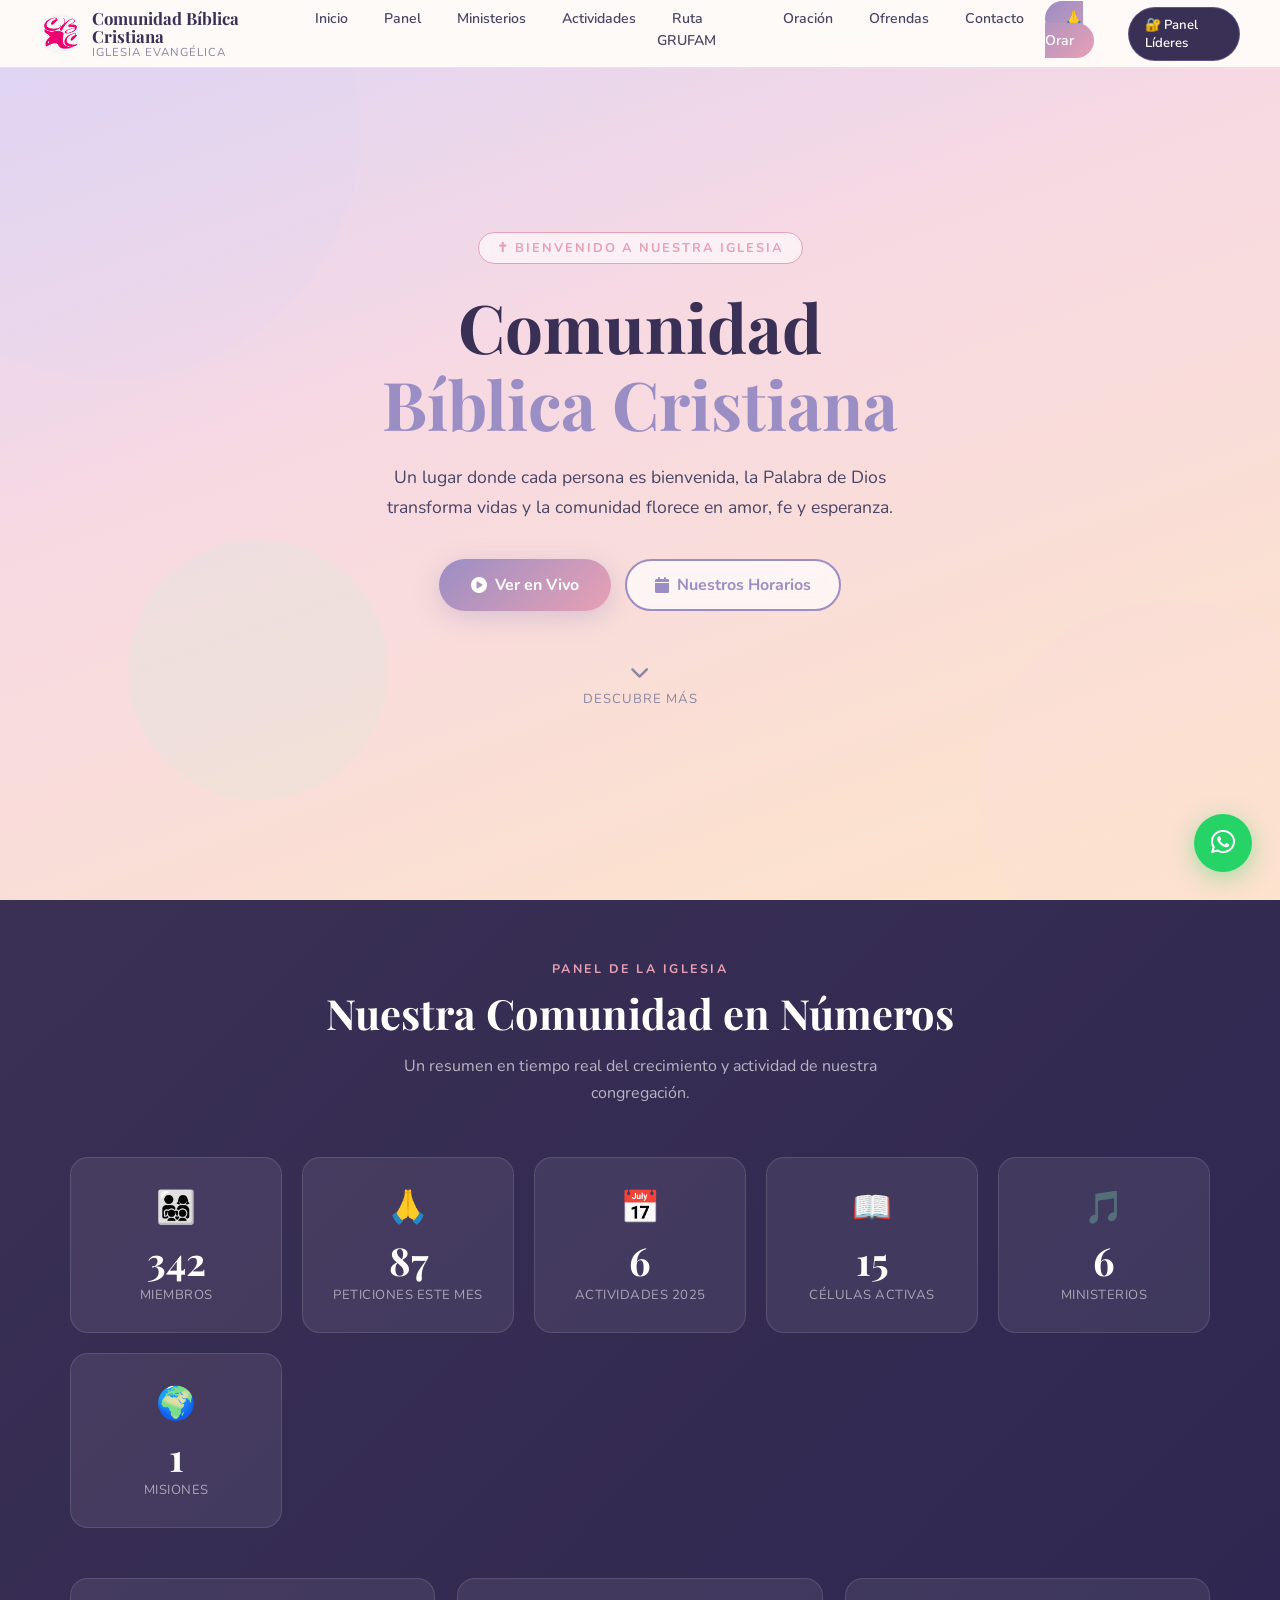
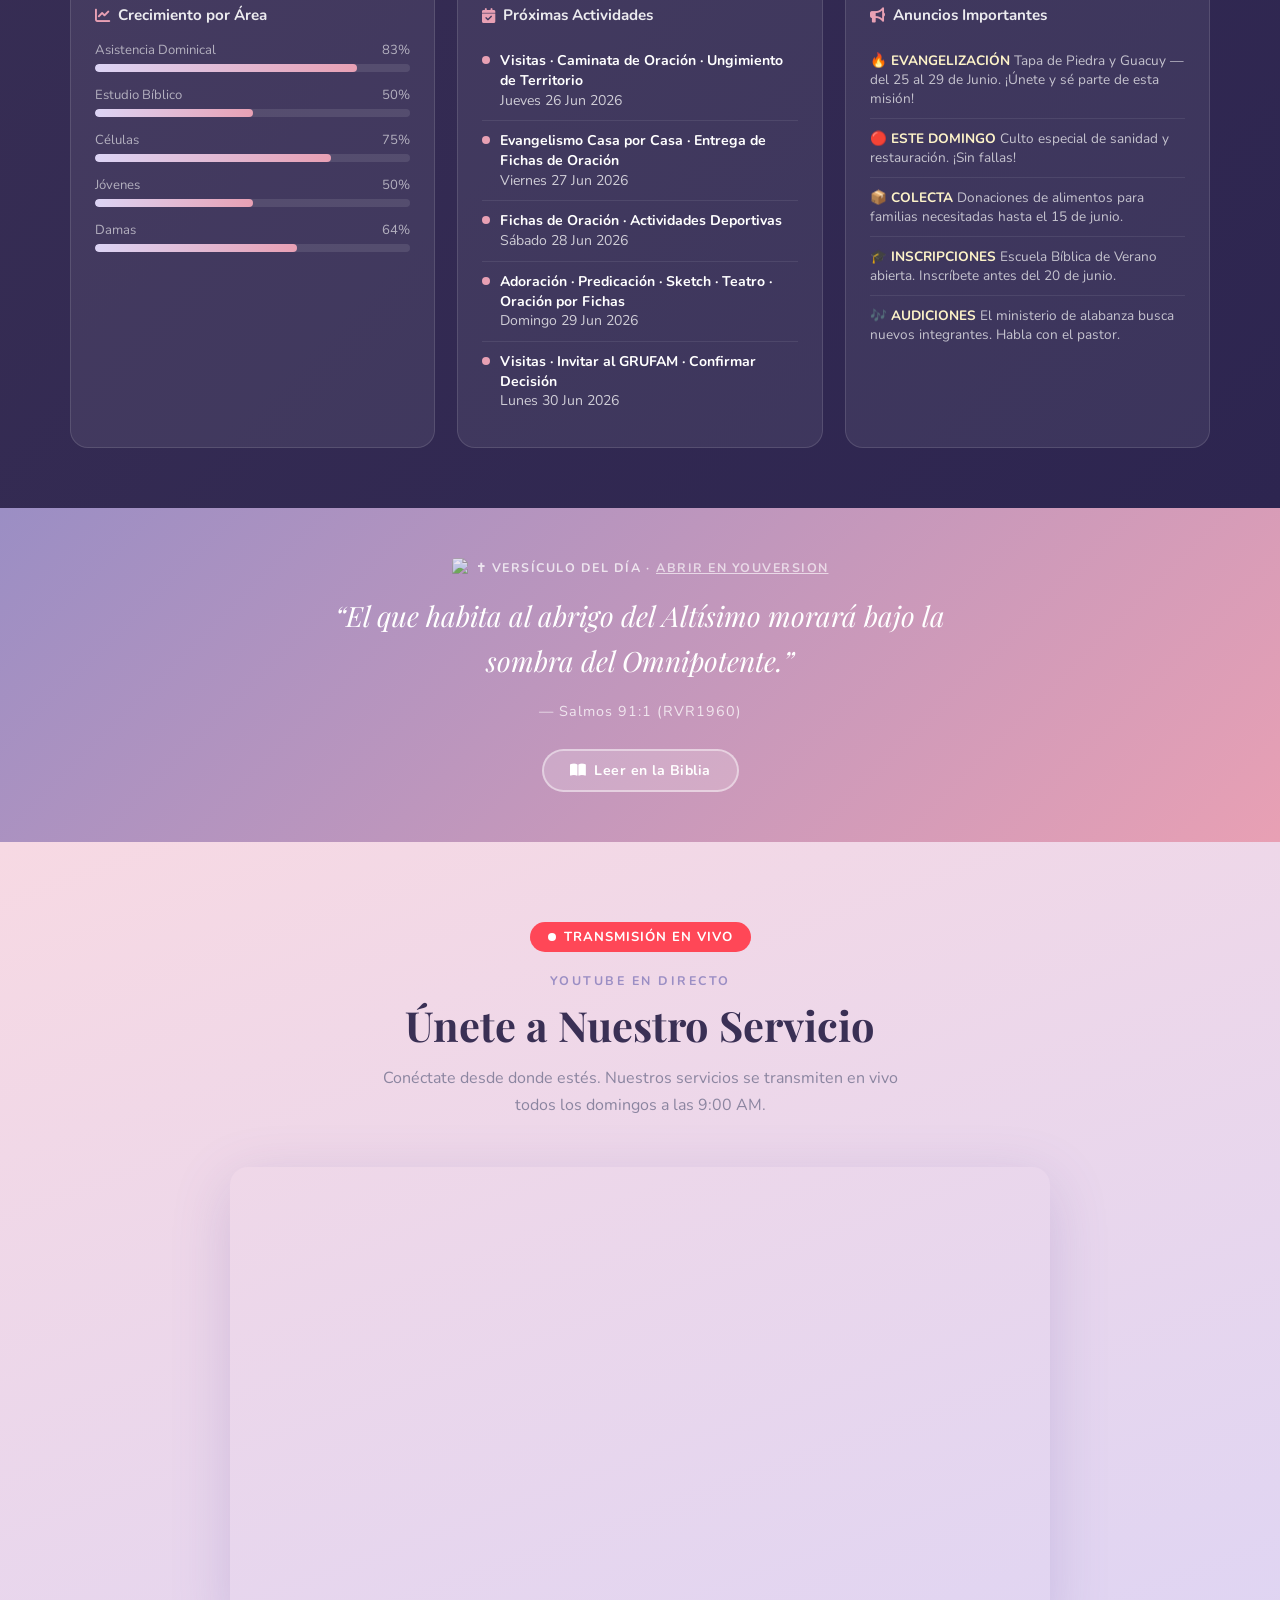
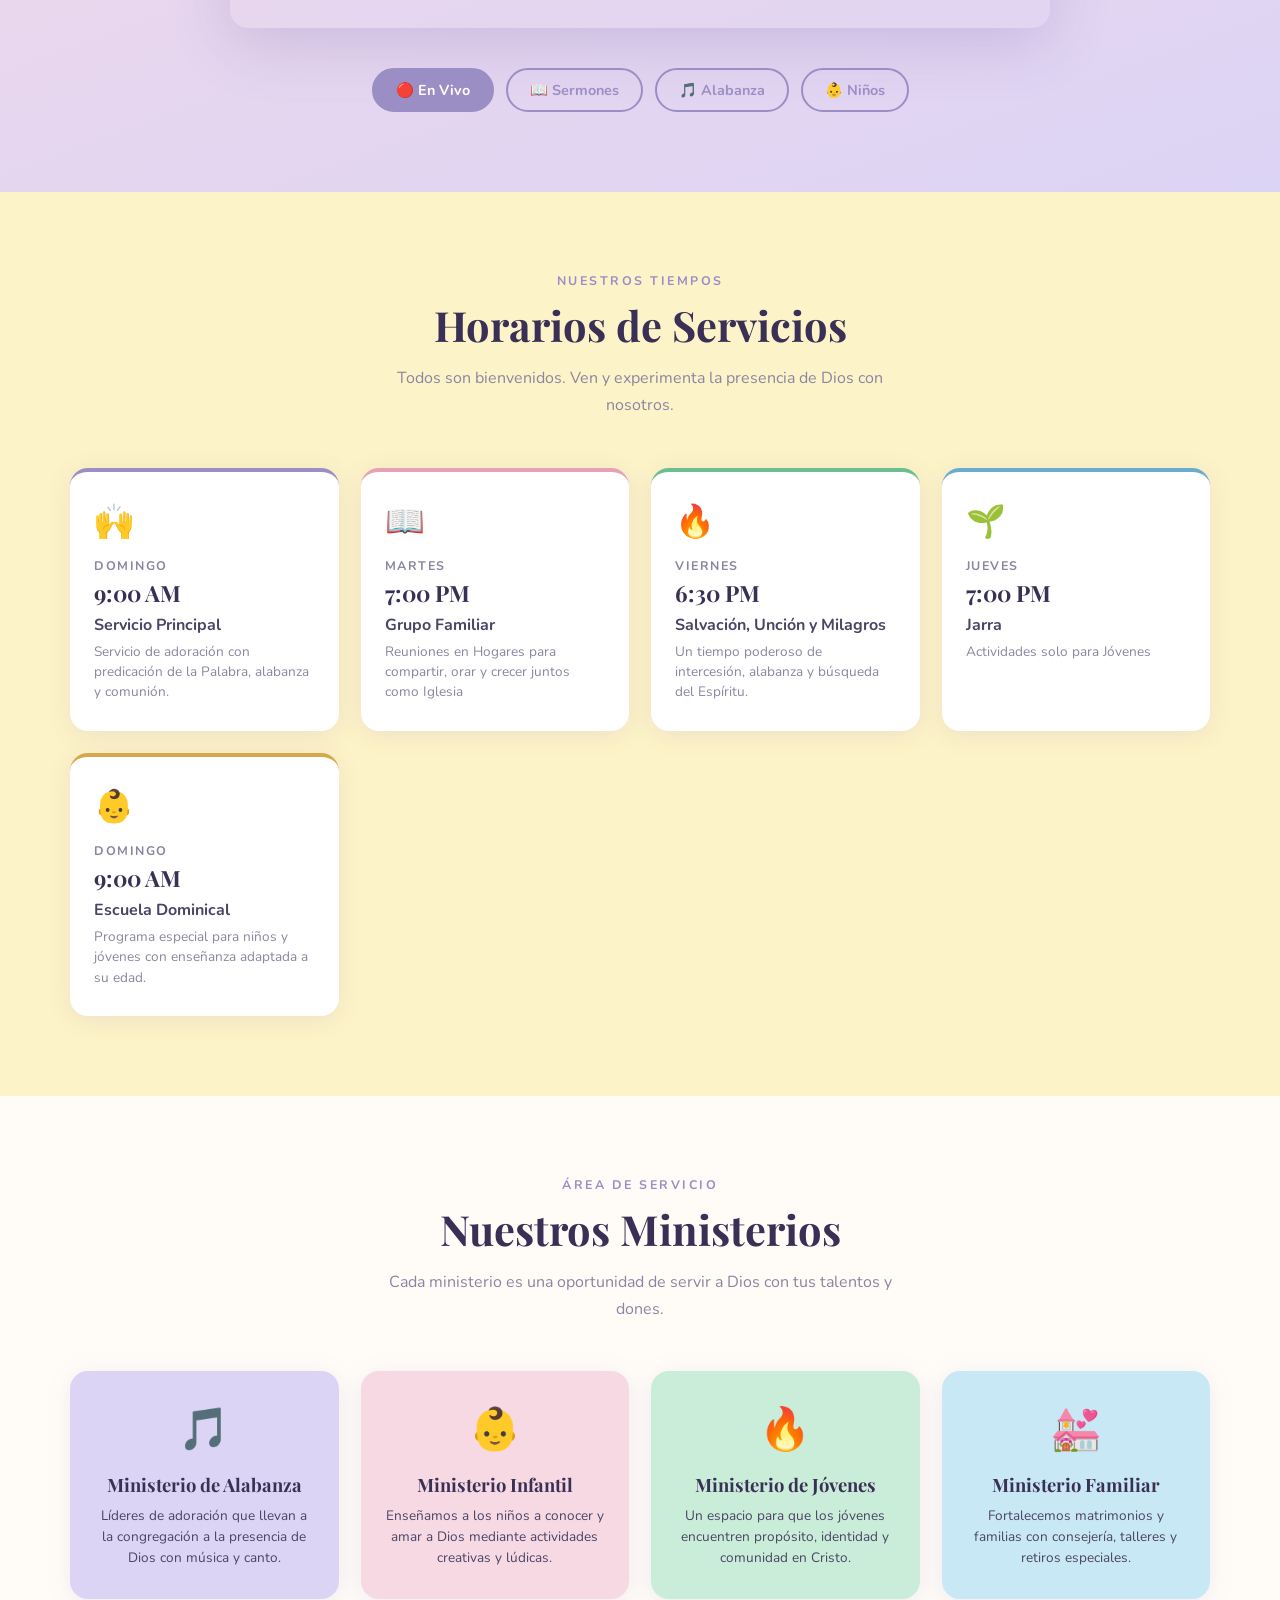
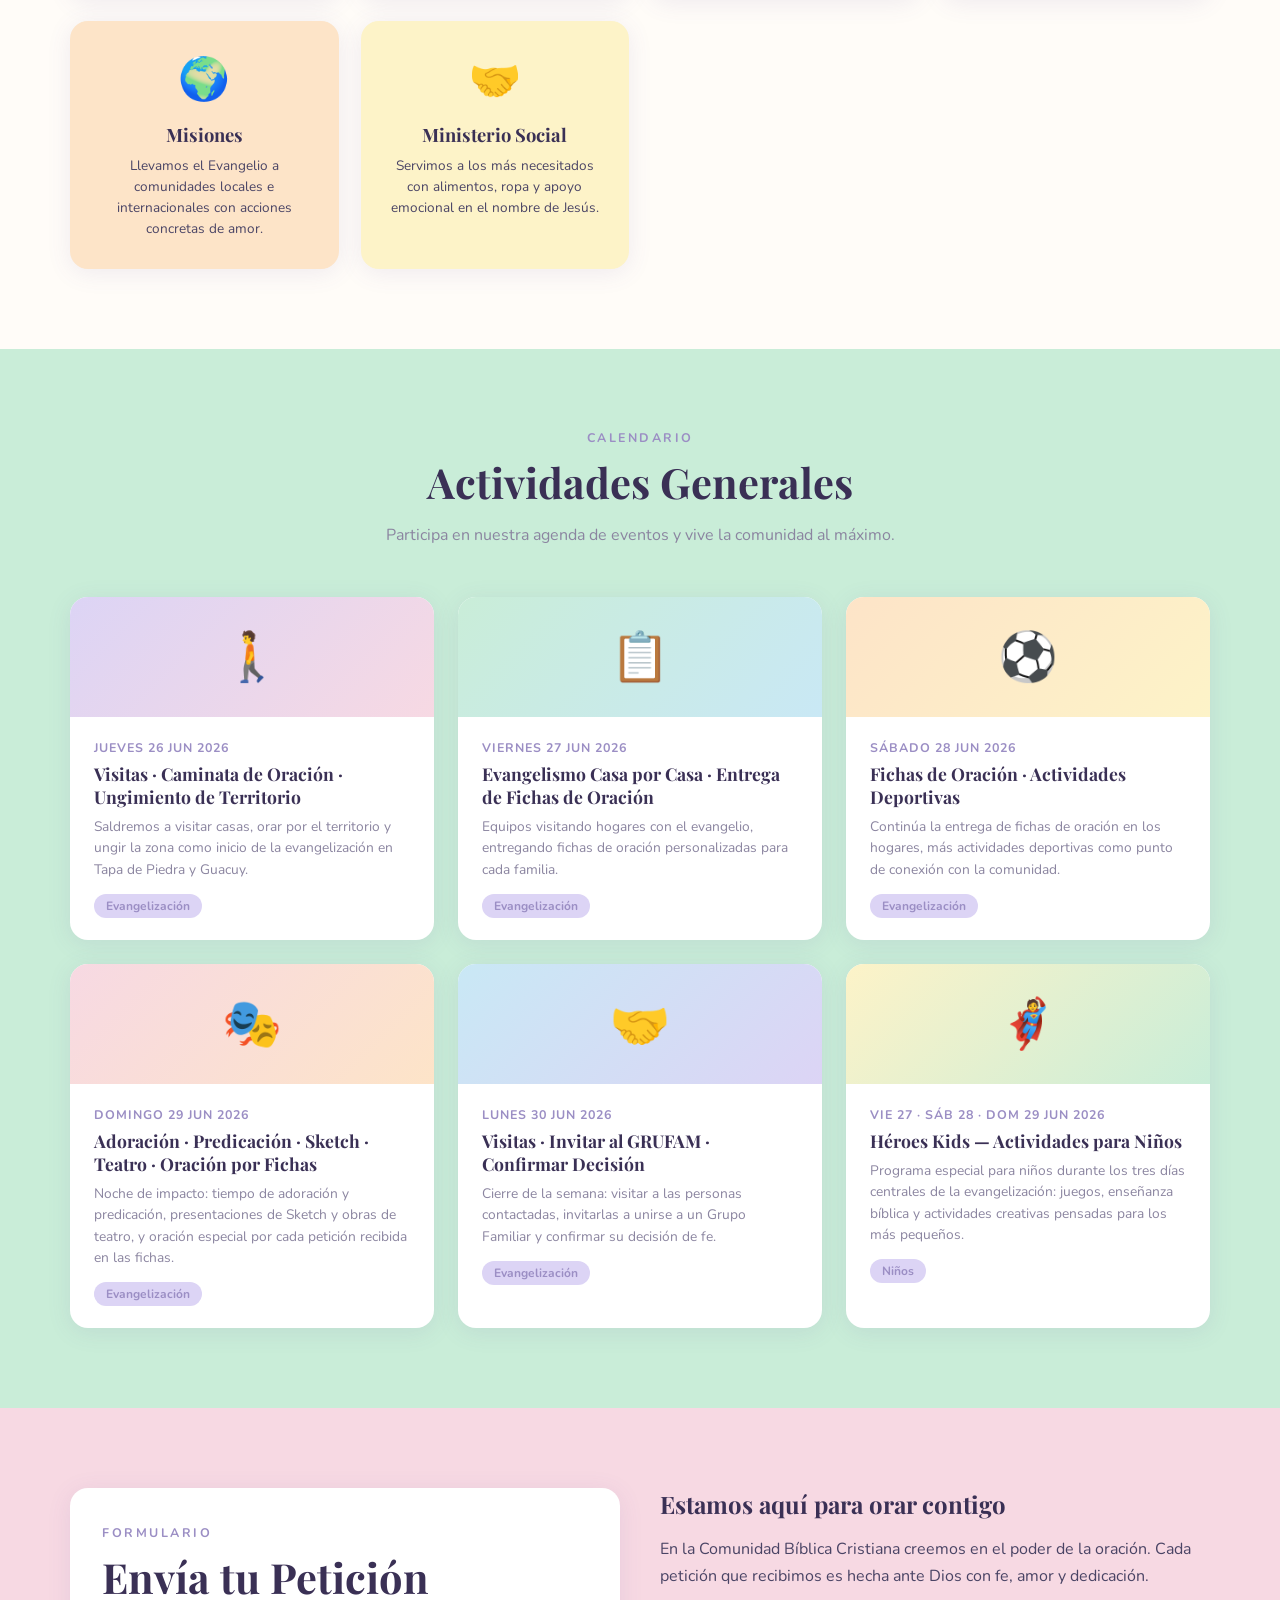
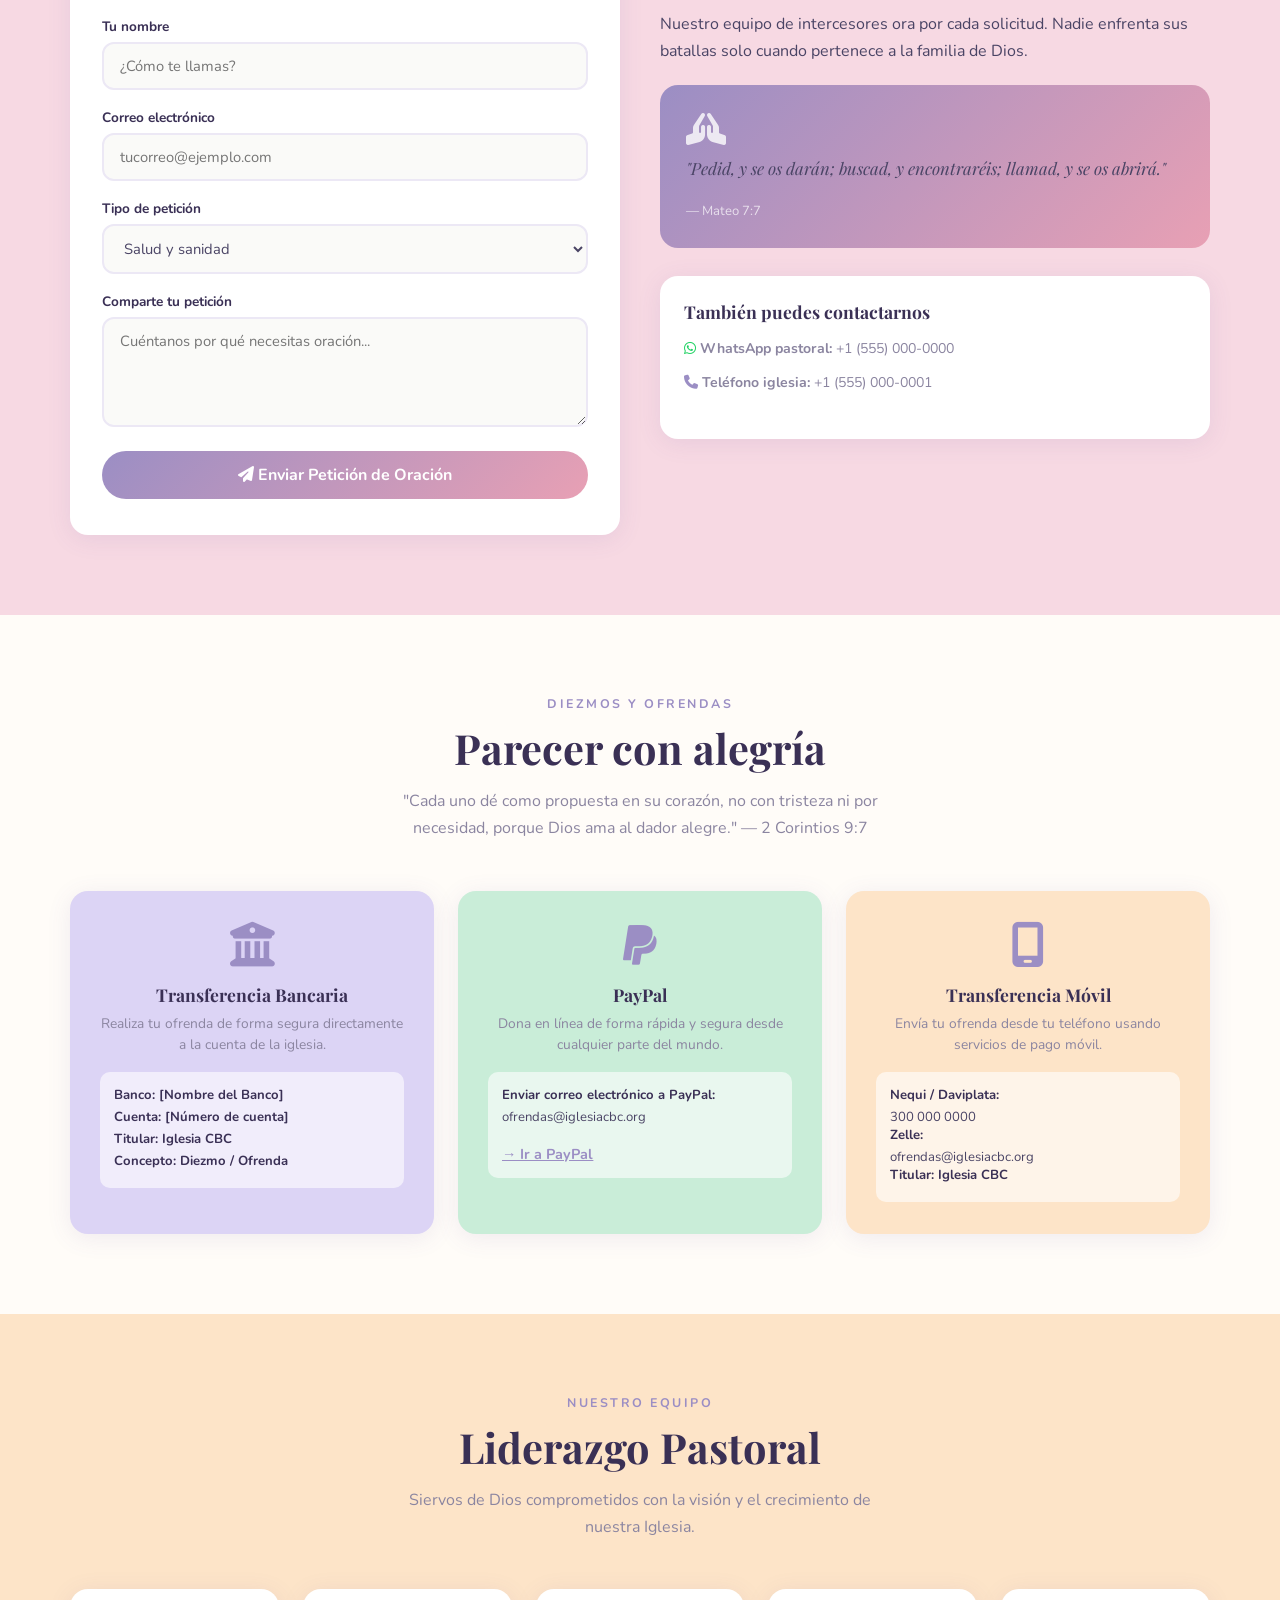
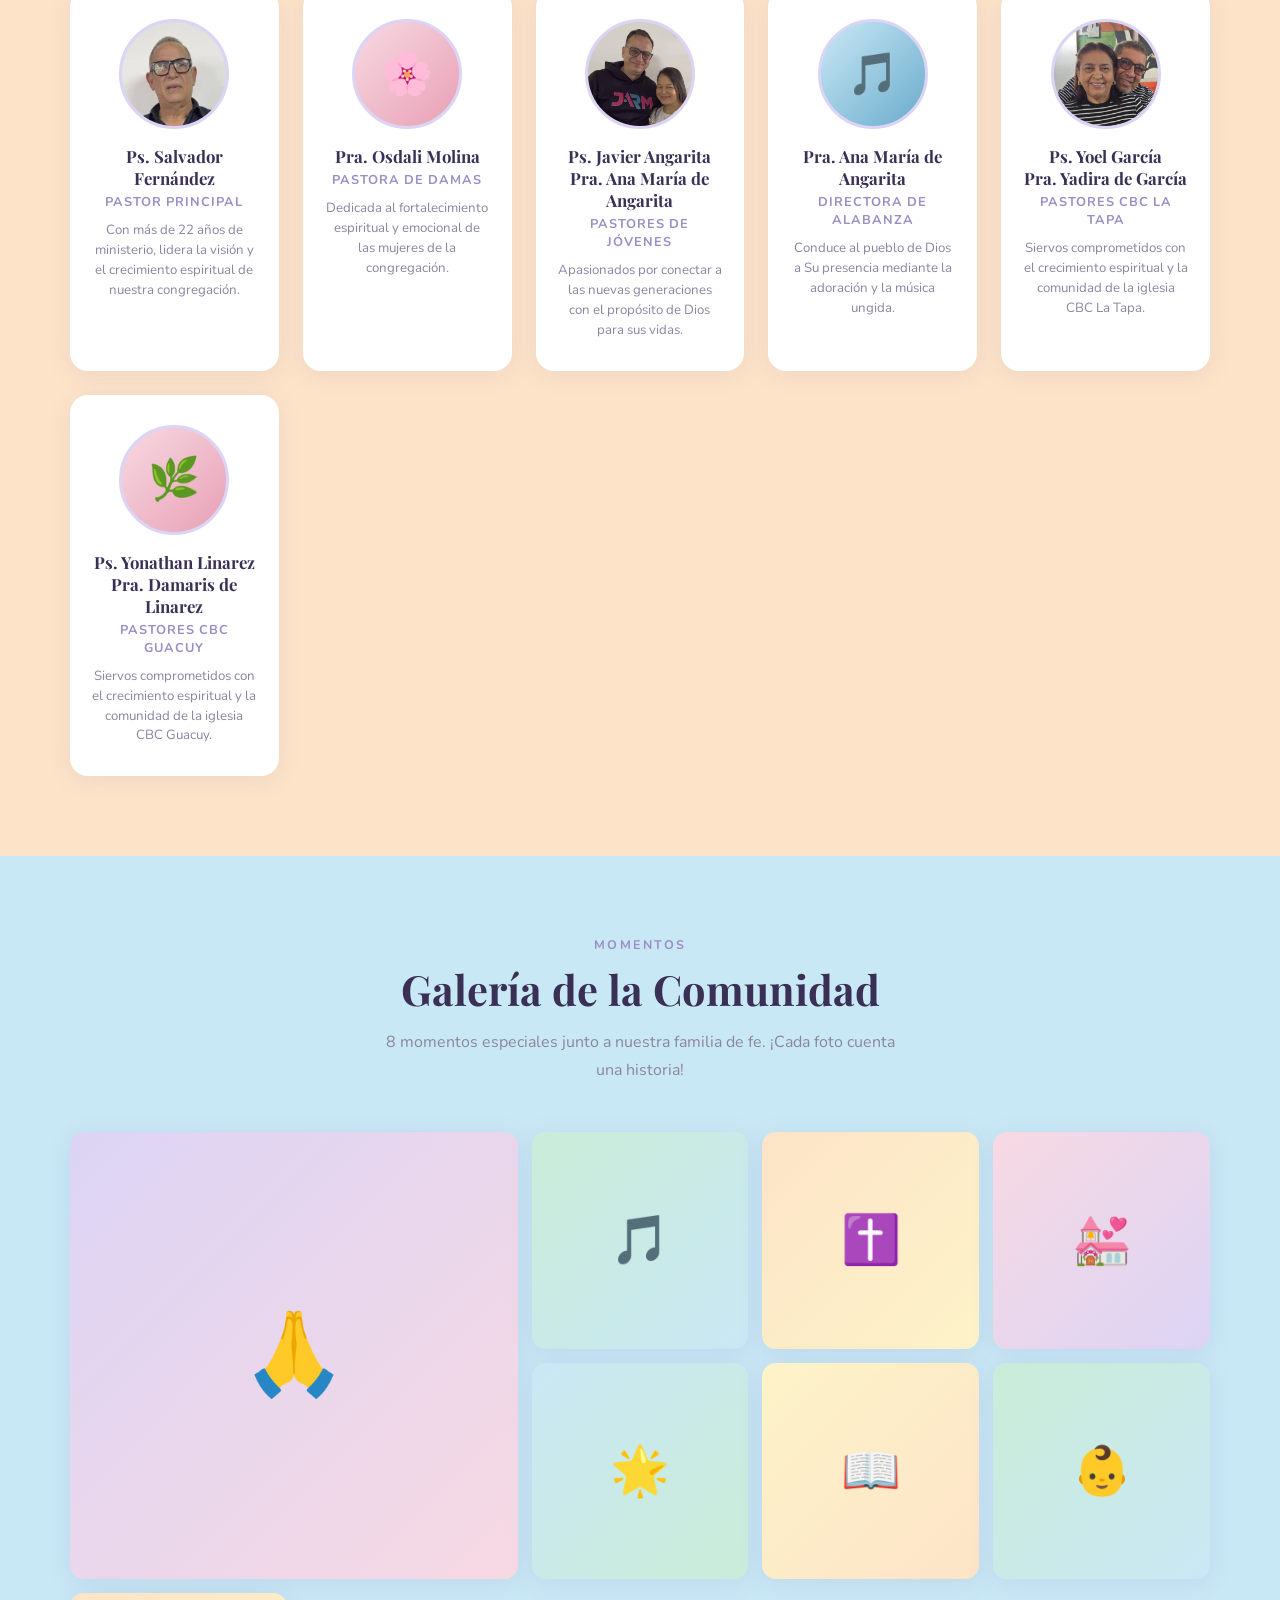
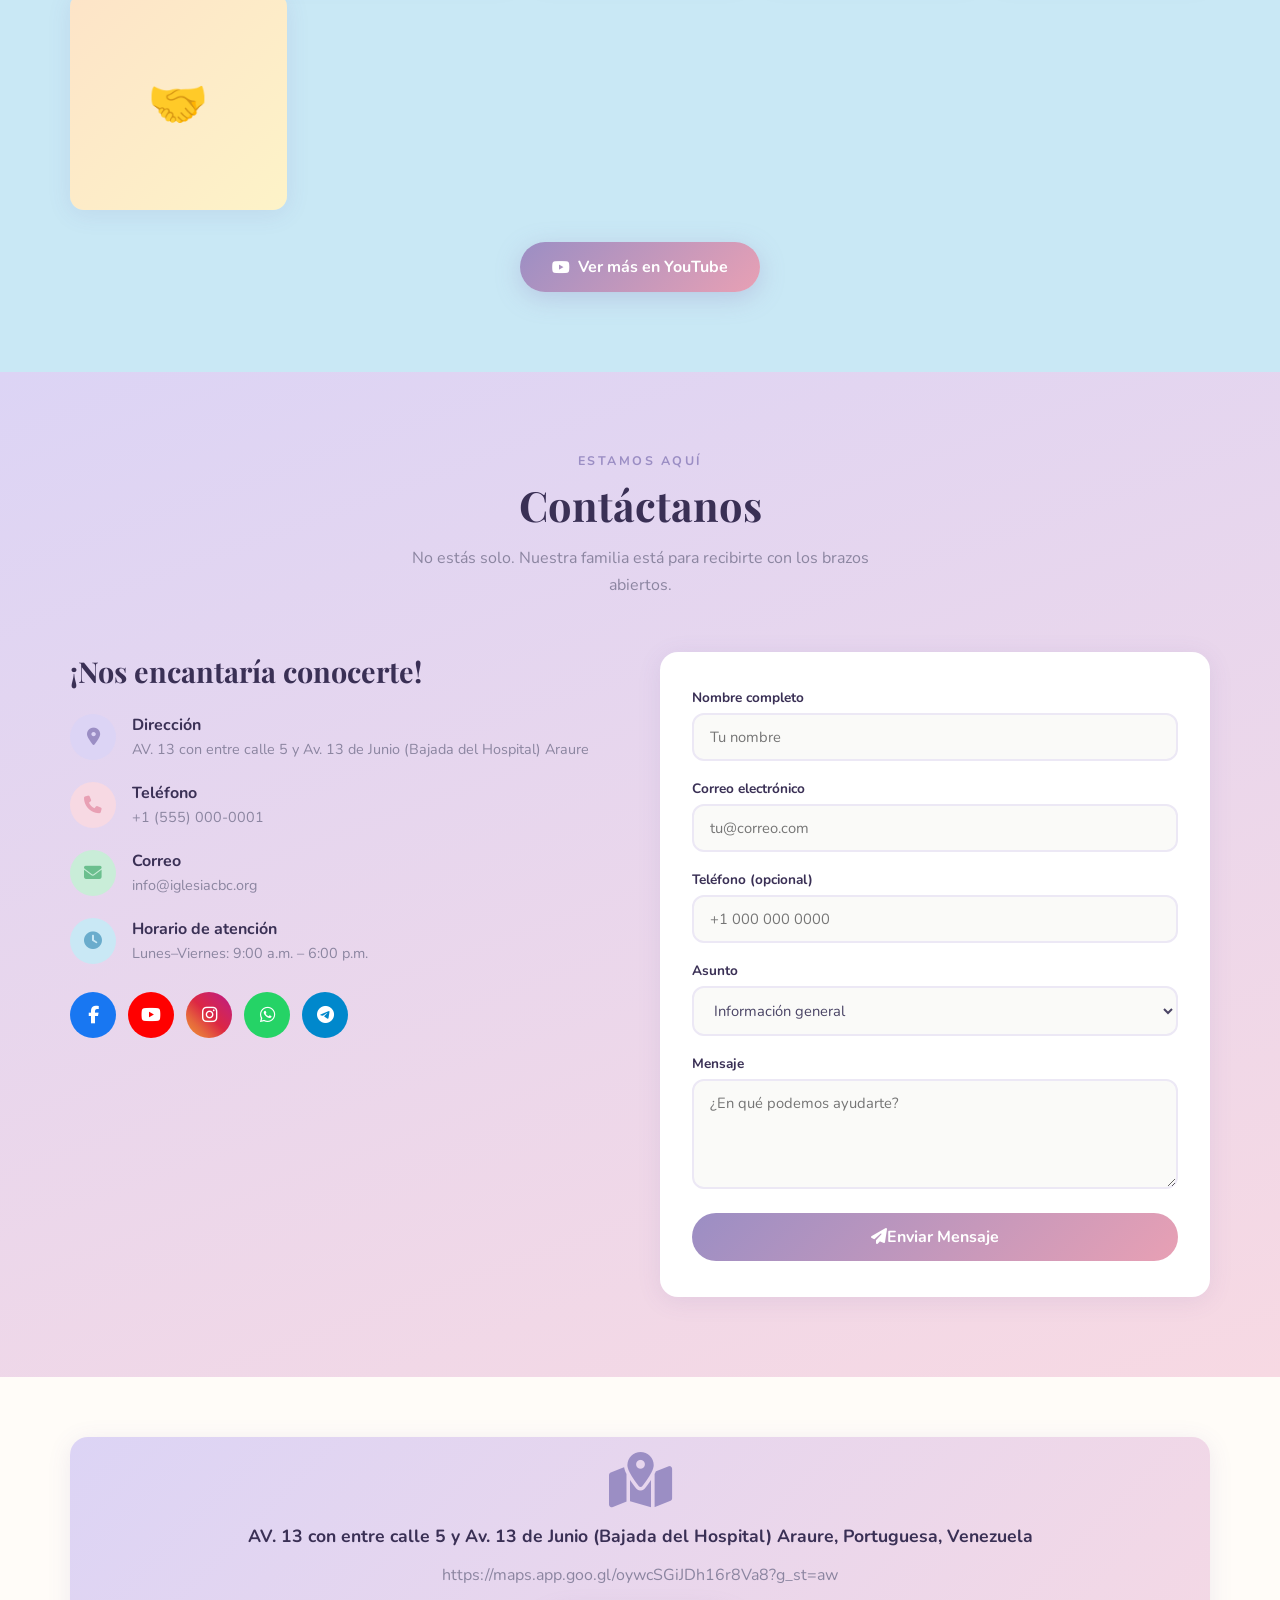
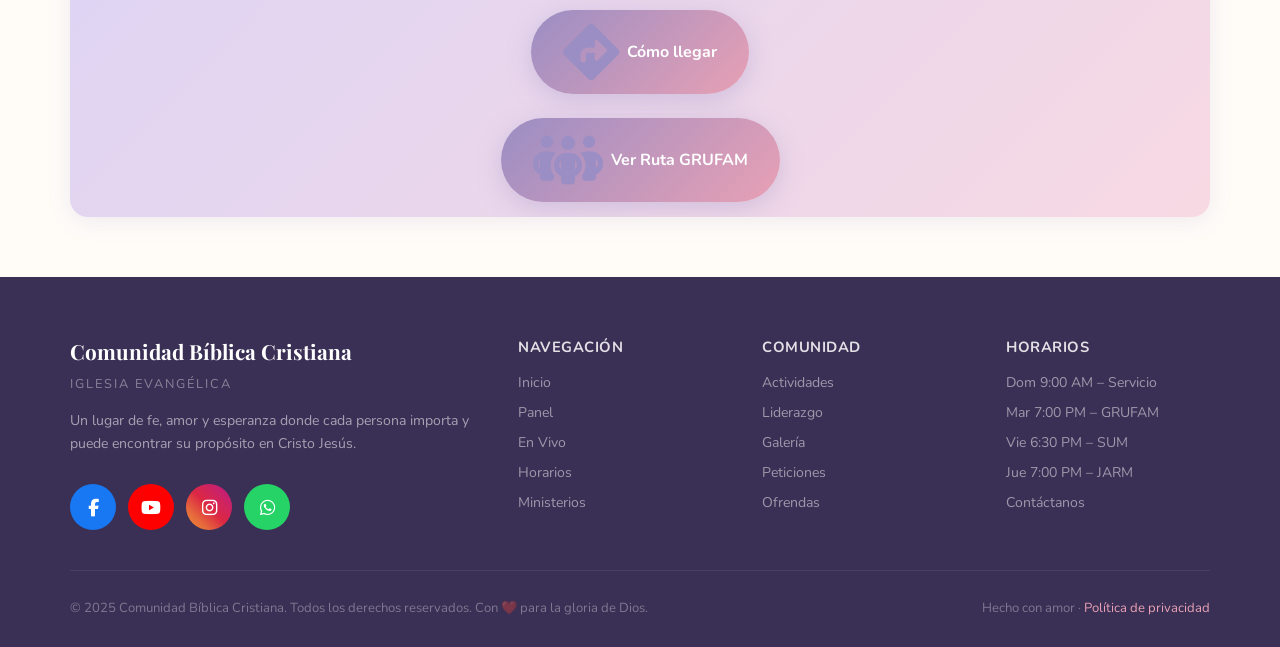
==== commit 789a9e90: "Add files via upload" ====
--- a/index.html
+++ b/index.html
@@ -652,7 +652,7 @@
       <h2 class="section-title">Galería de la Comunidad</h2>
       <p class="section-sub">Recuerdos de nuestros momentos especiales juntos como familia de fe.</p>
     </div>
-    <div class="gallery-grid">
+    <div class="gallery-grid" id="galeriaGrid">
       <div class="gallery-item g1" style="background:linear-gradient(135deg,var(--lavender),var(--blush));overflow:hidden">
         <img src="fotos/galeria-1.jpeg" alt="Momento comunidad"
              style="width:100%;height:100%;object-fit:cover"
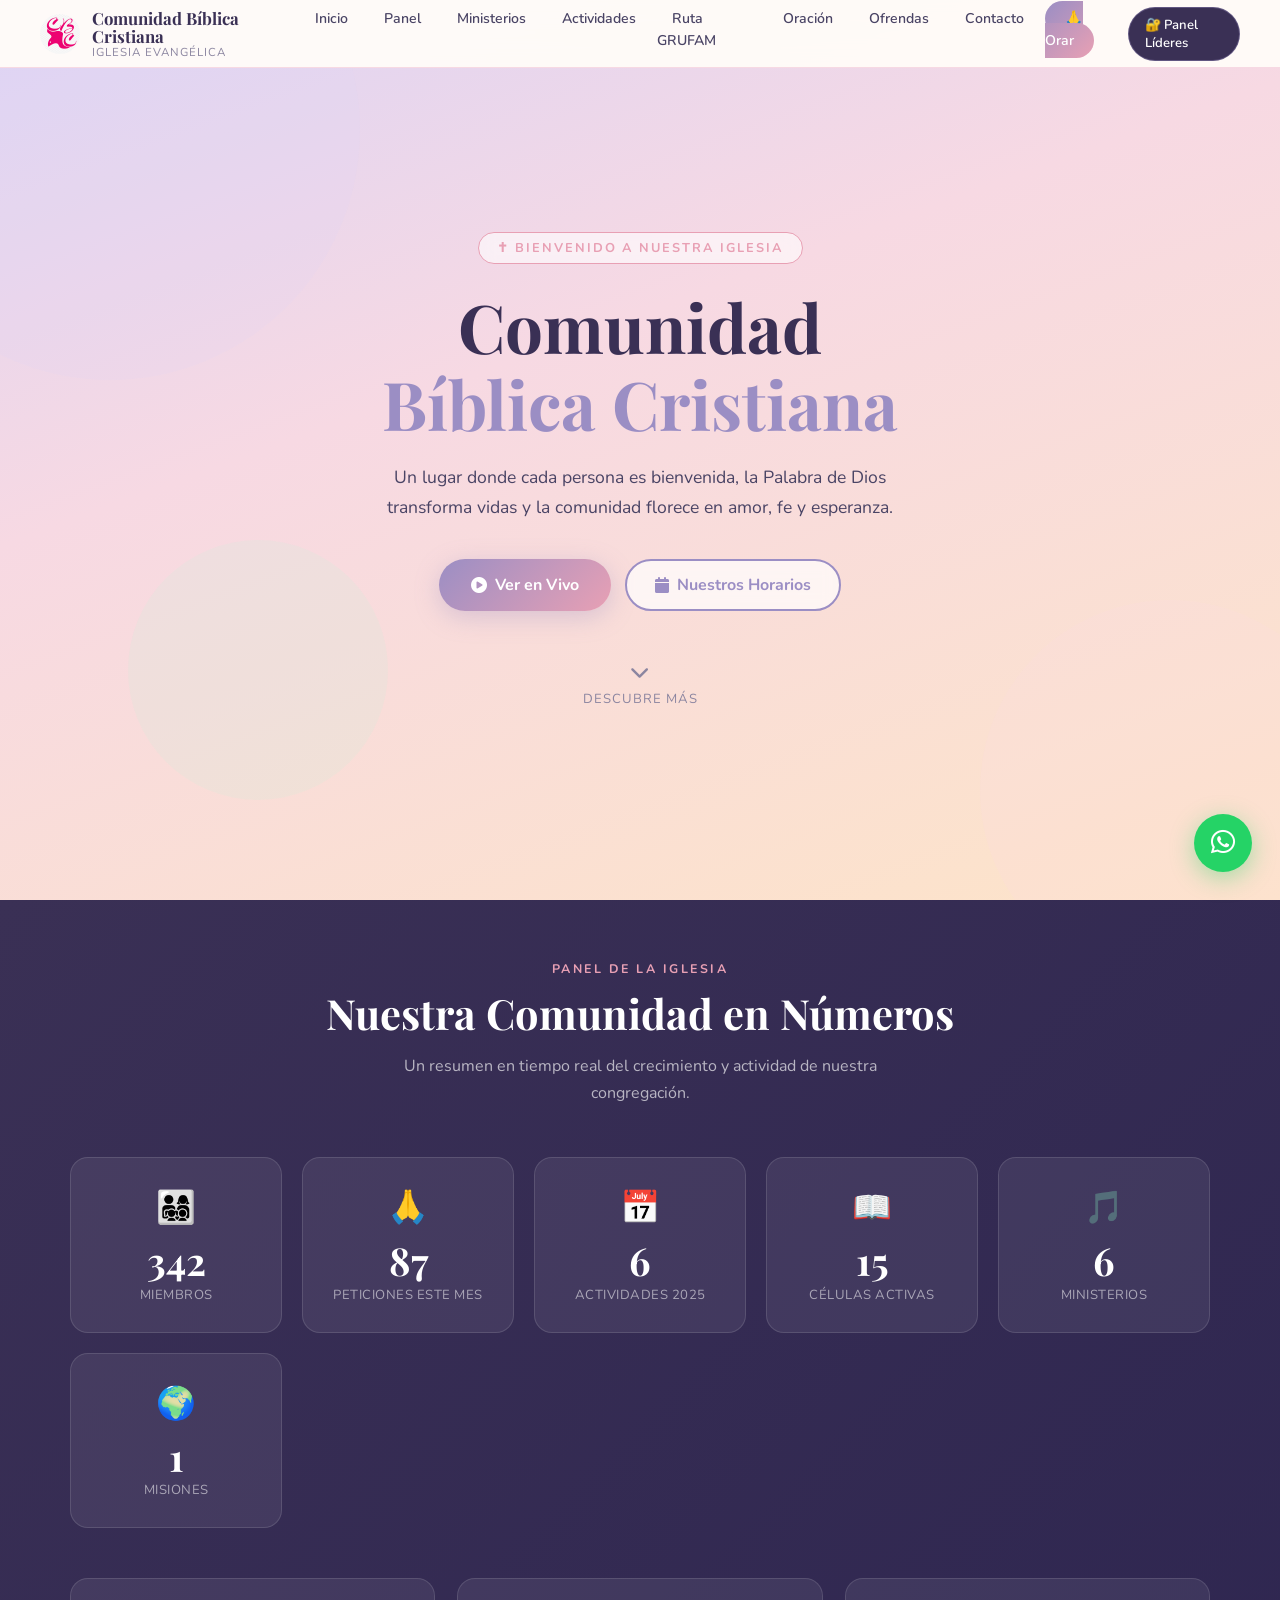
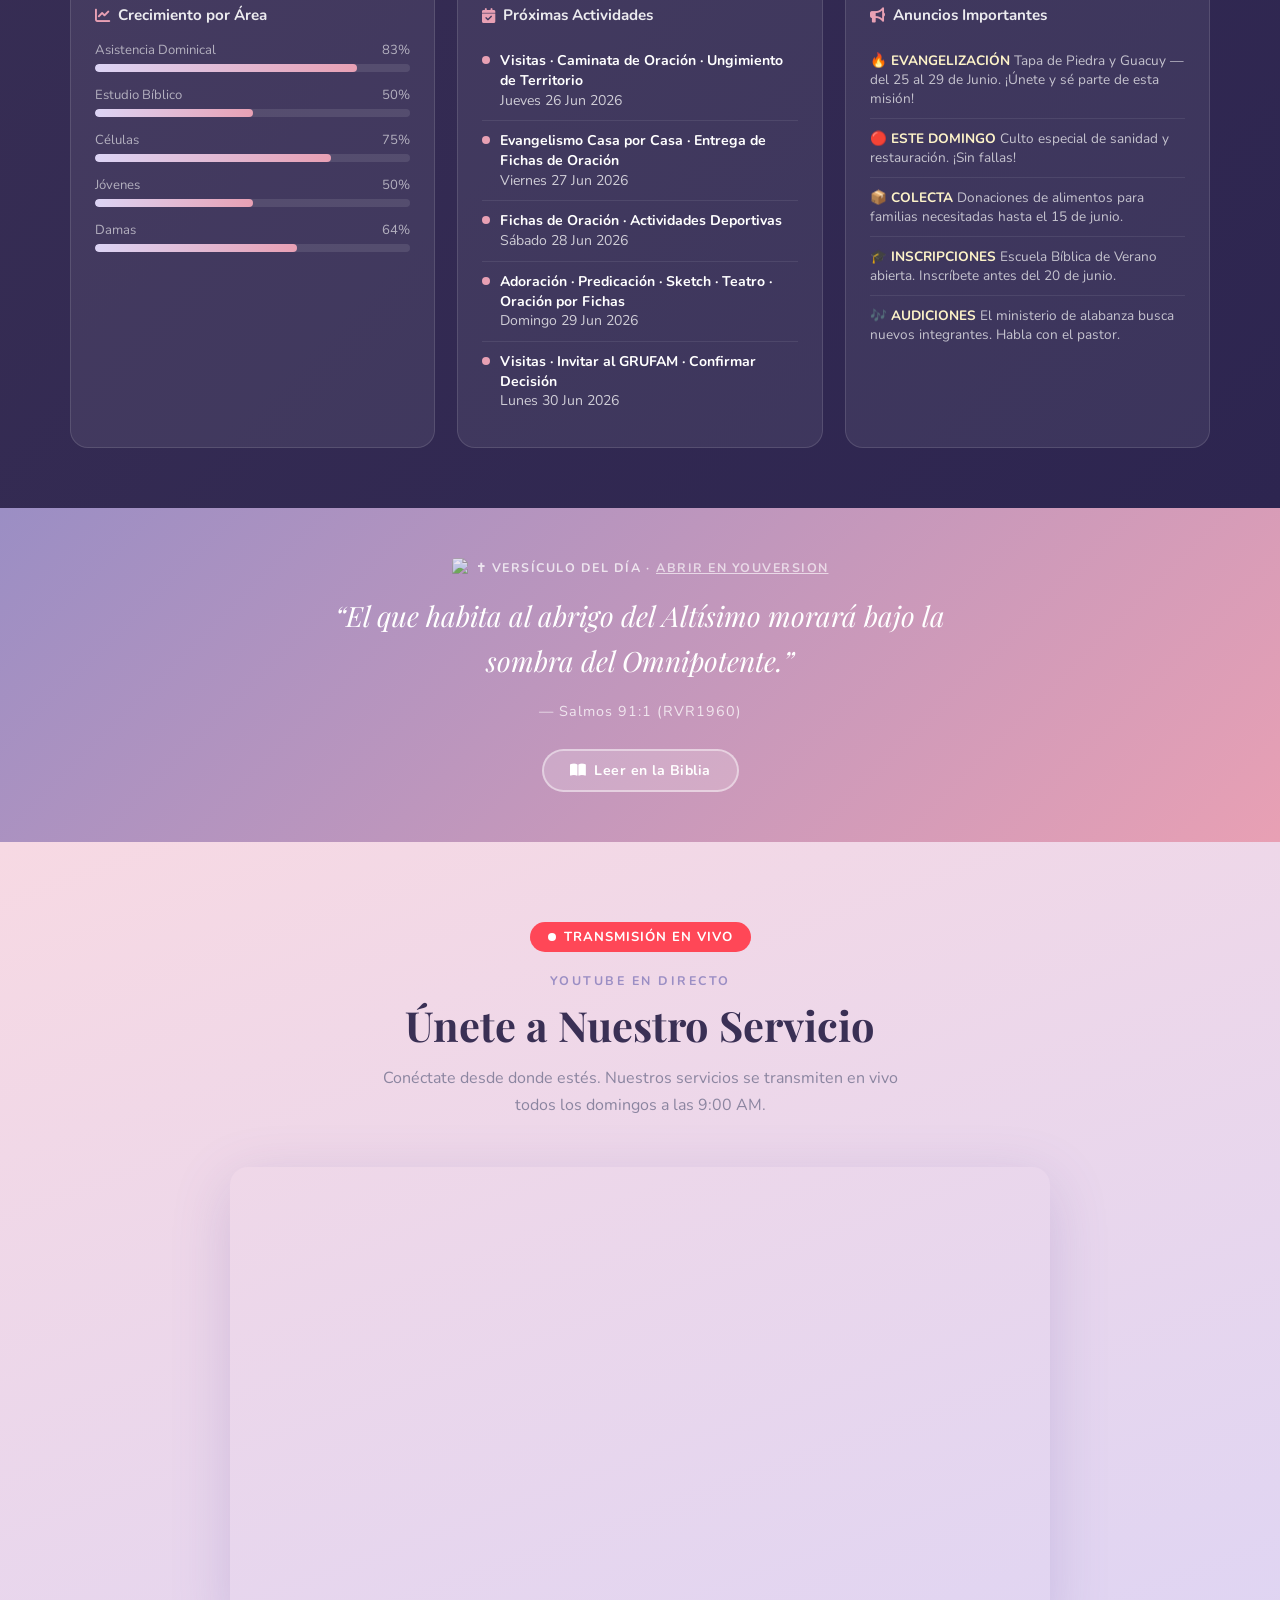
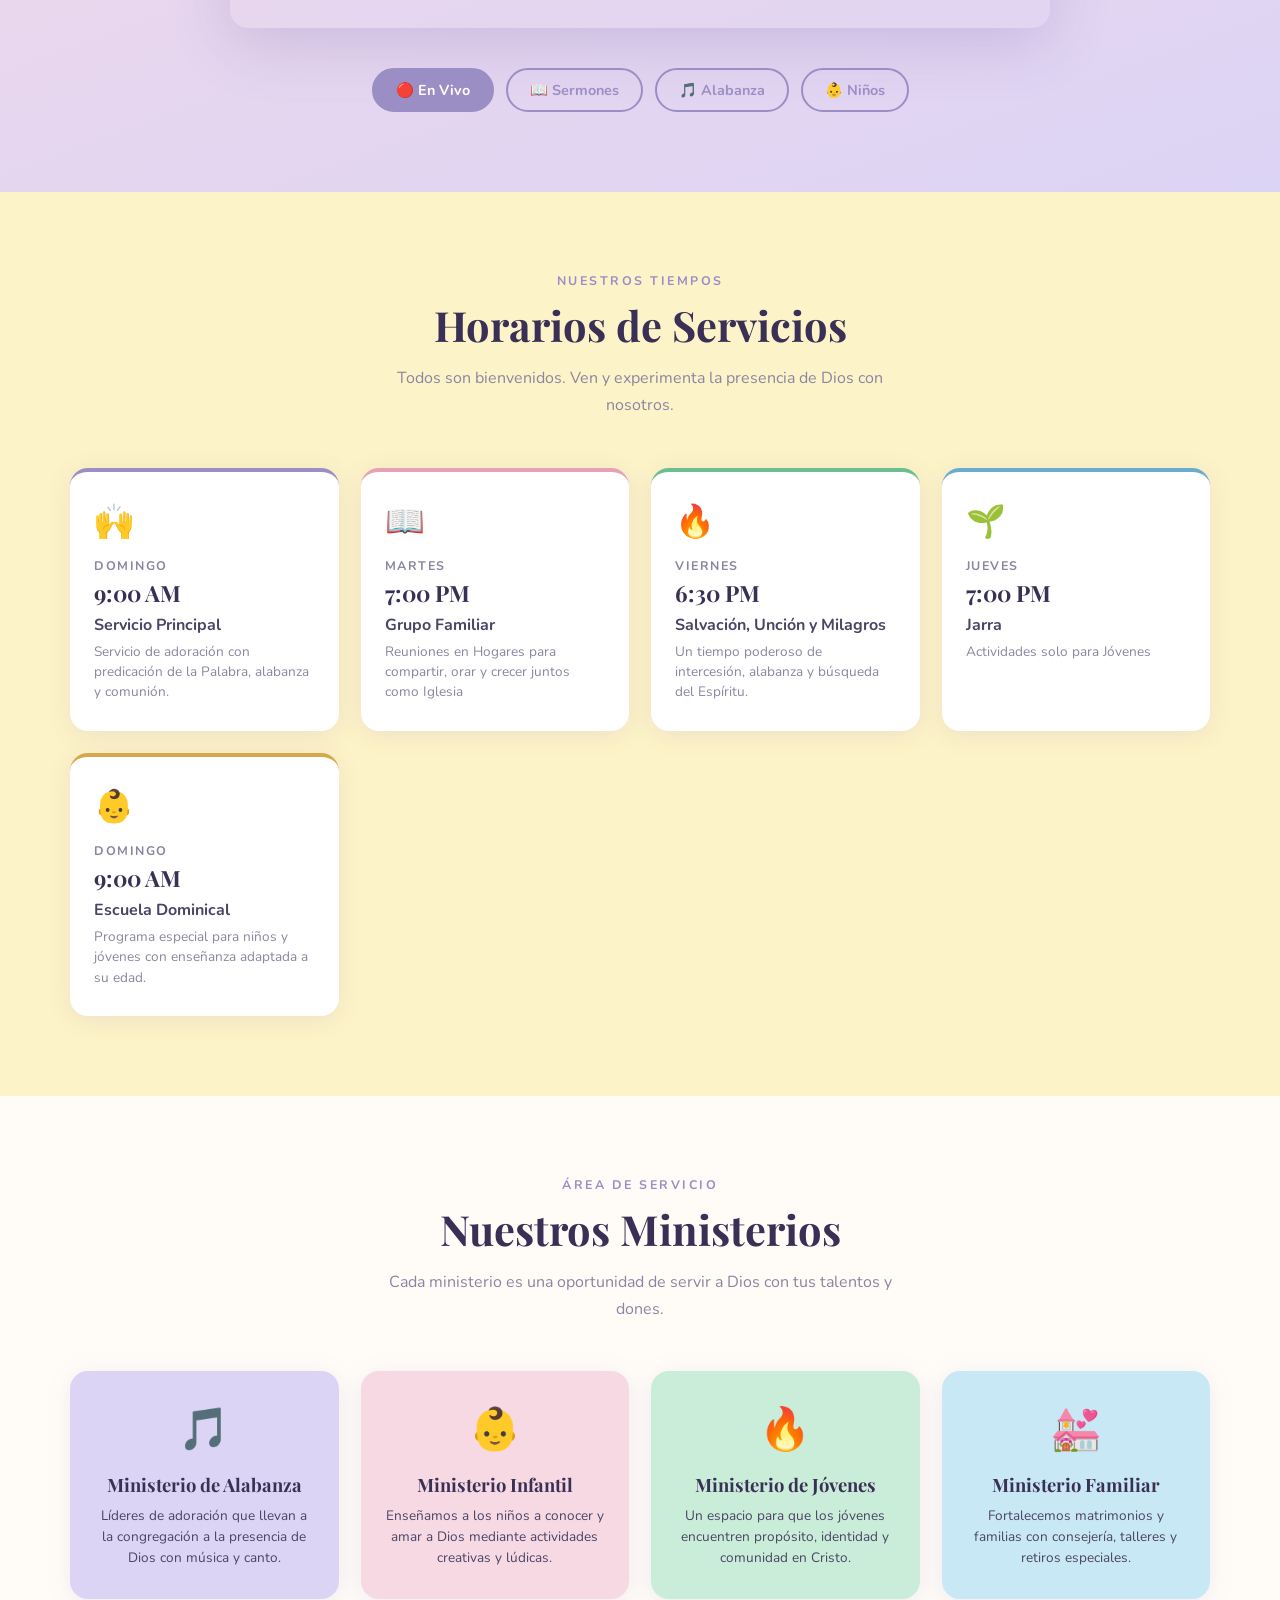
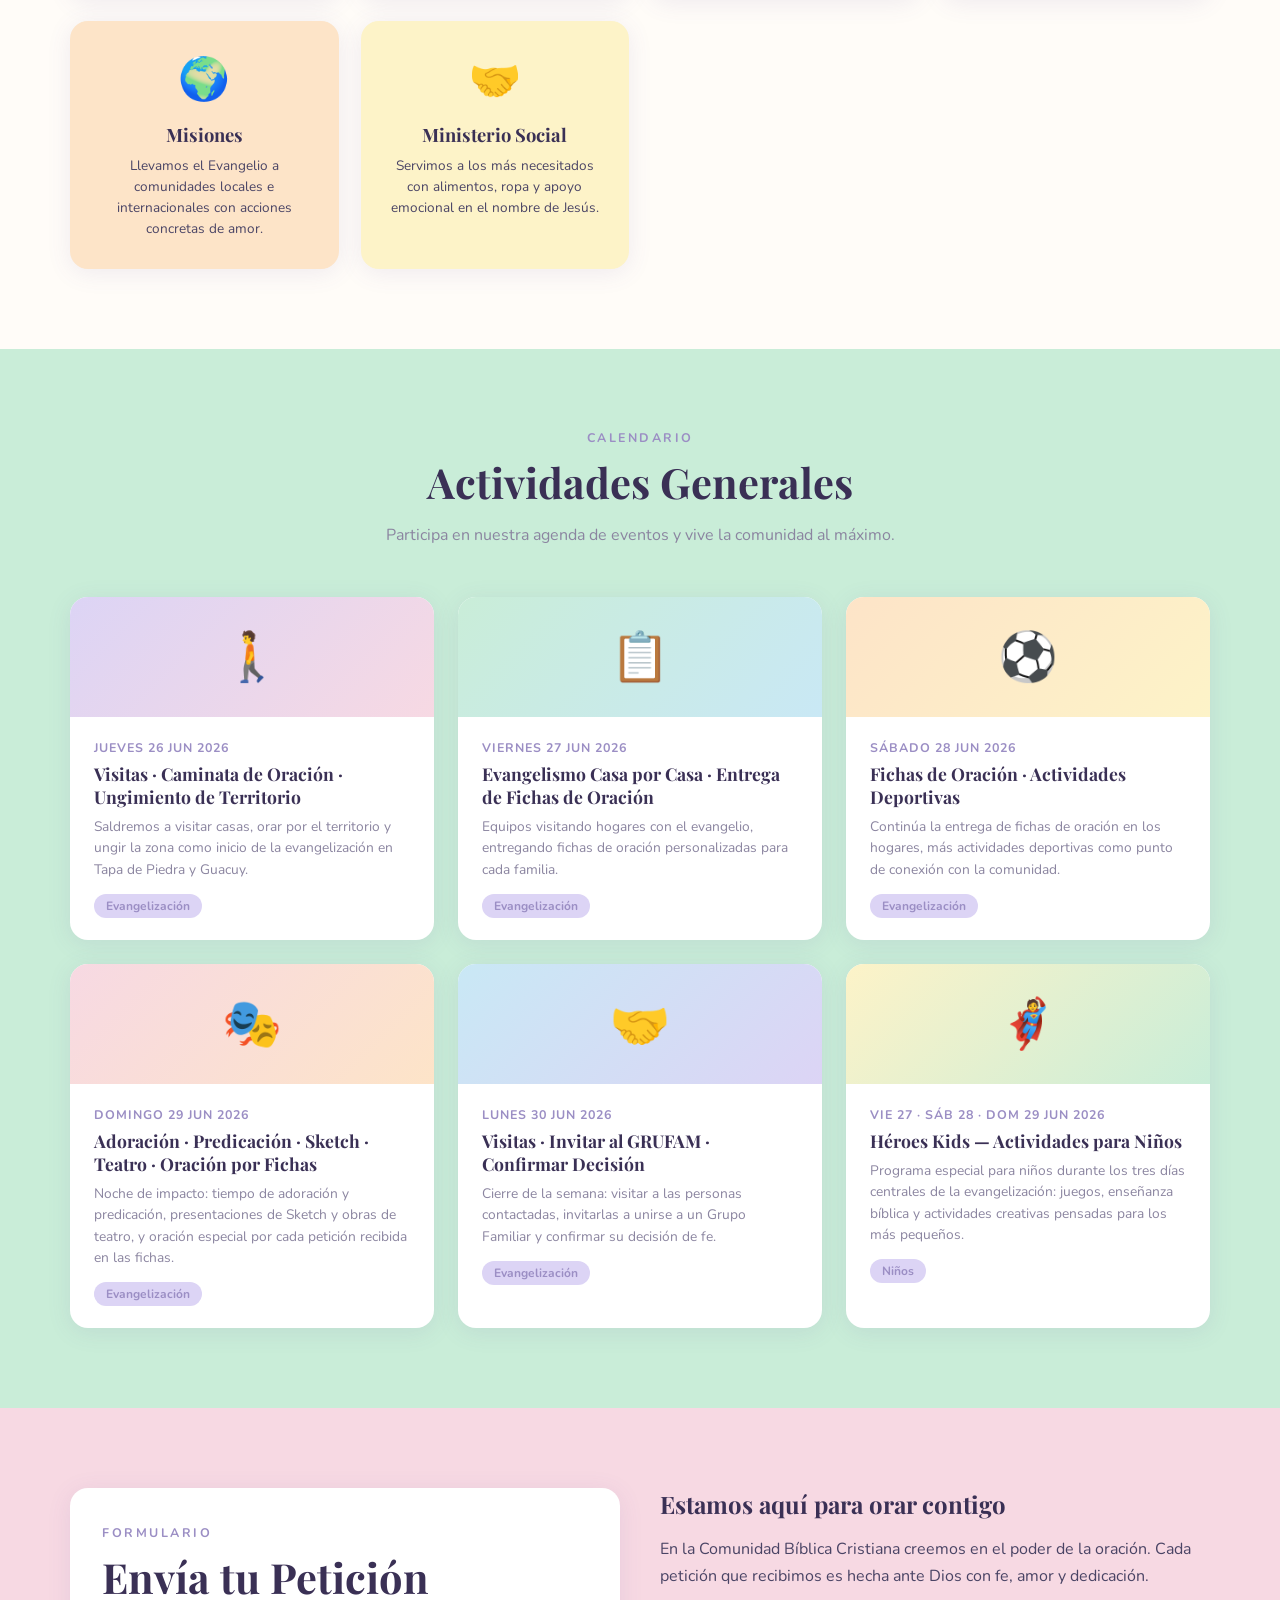
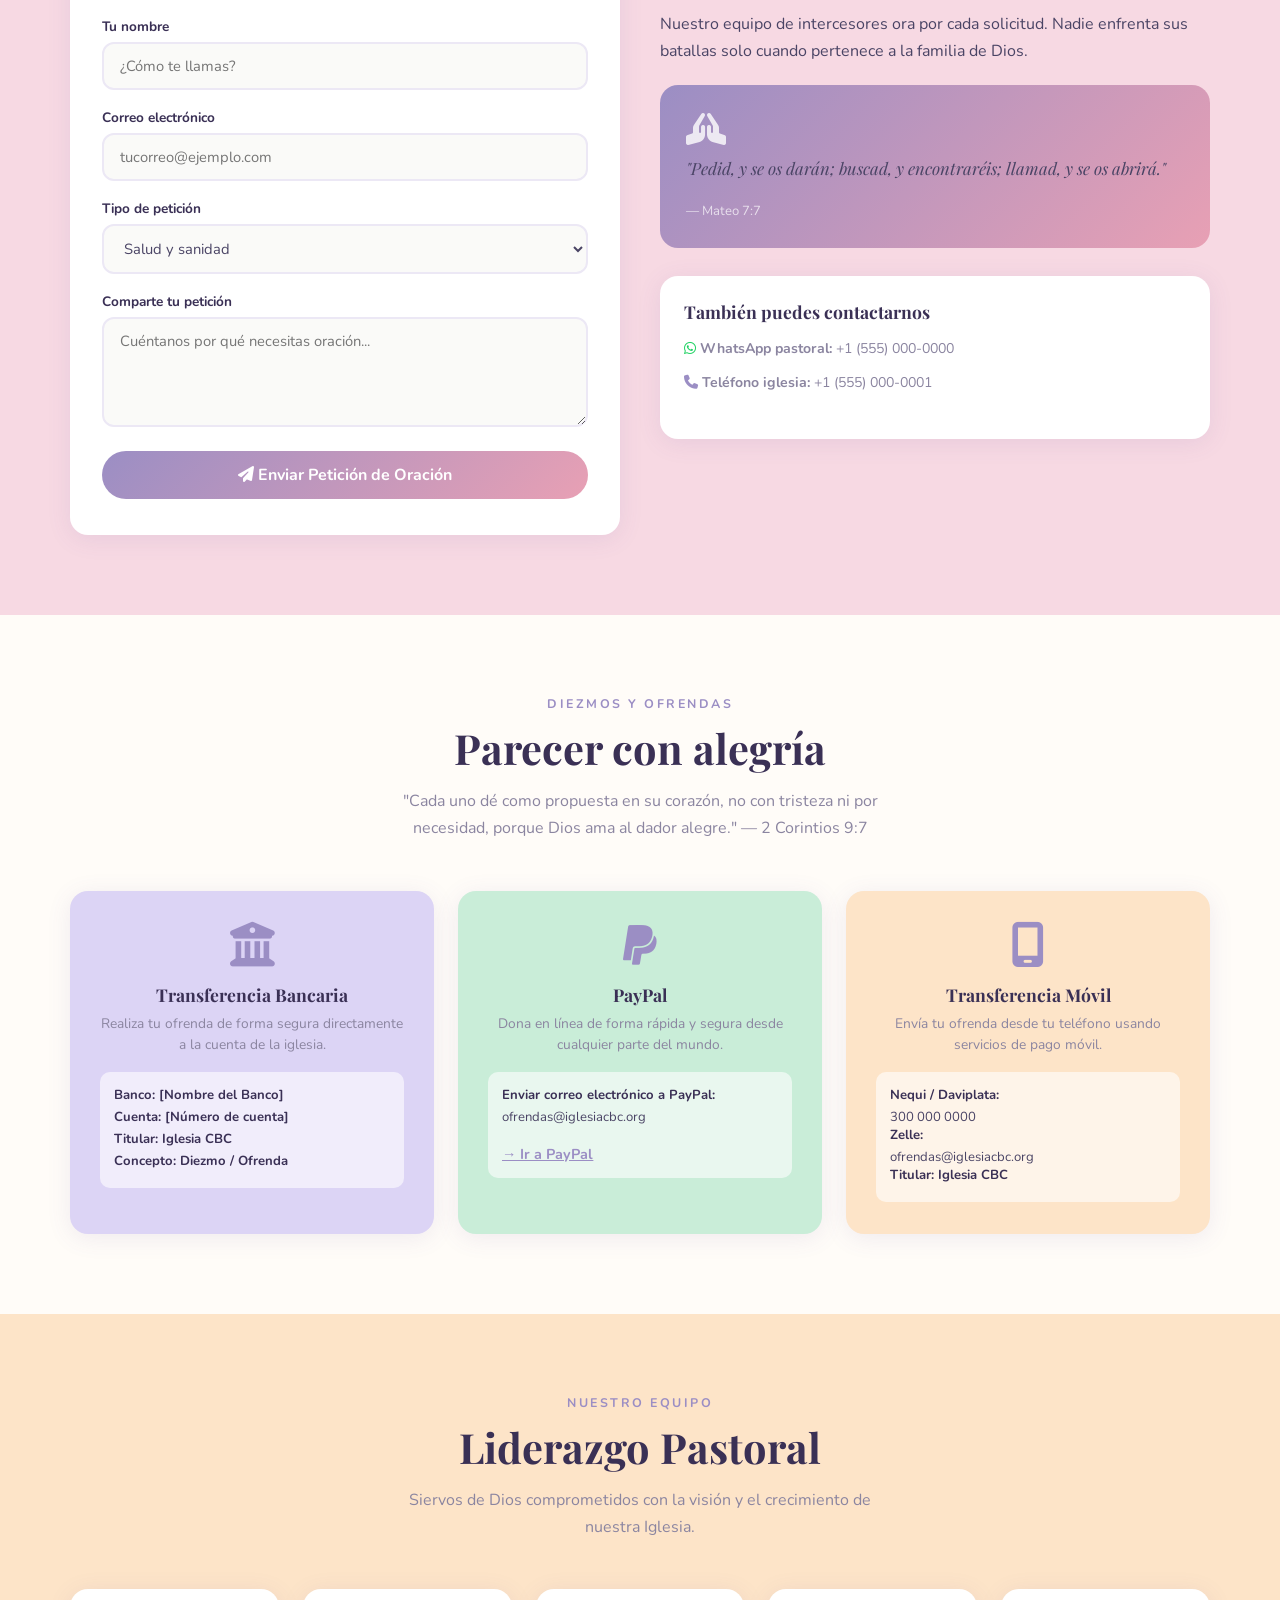
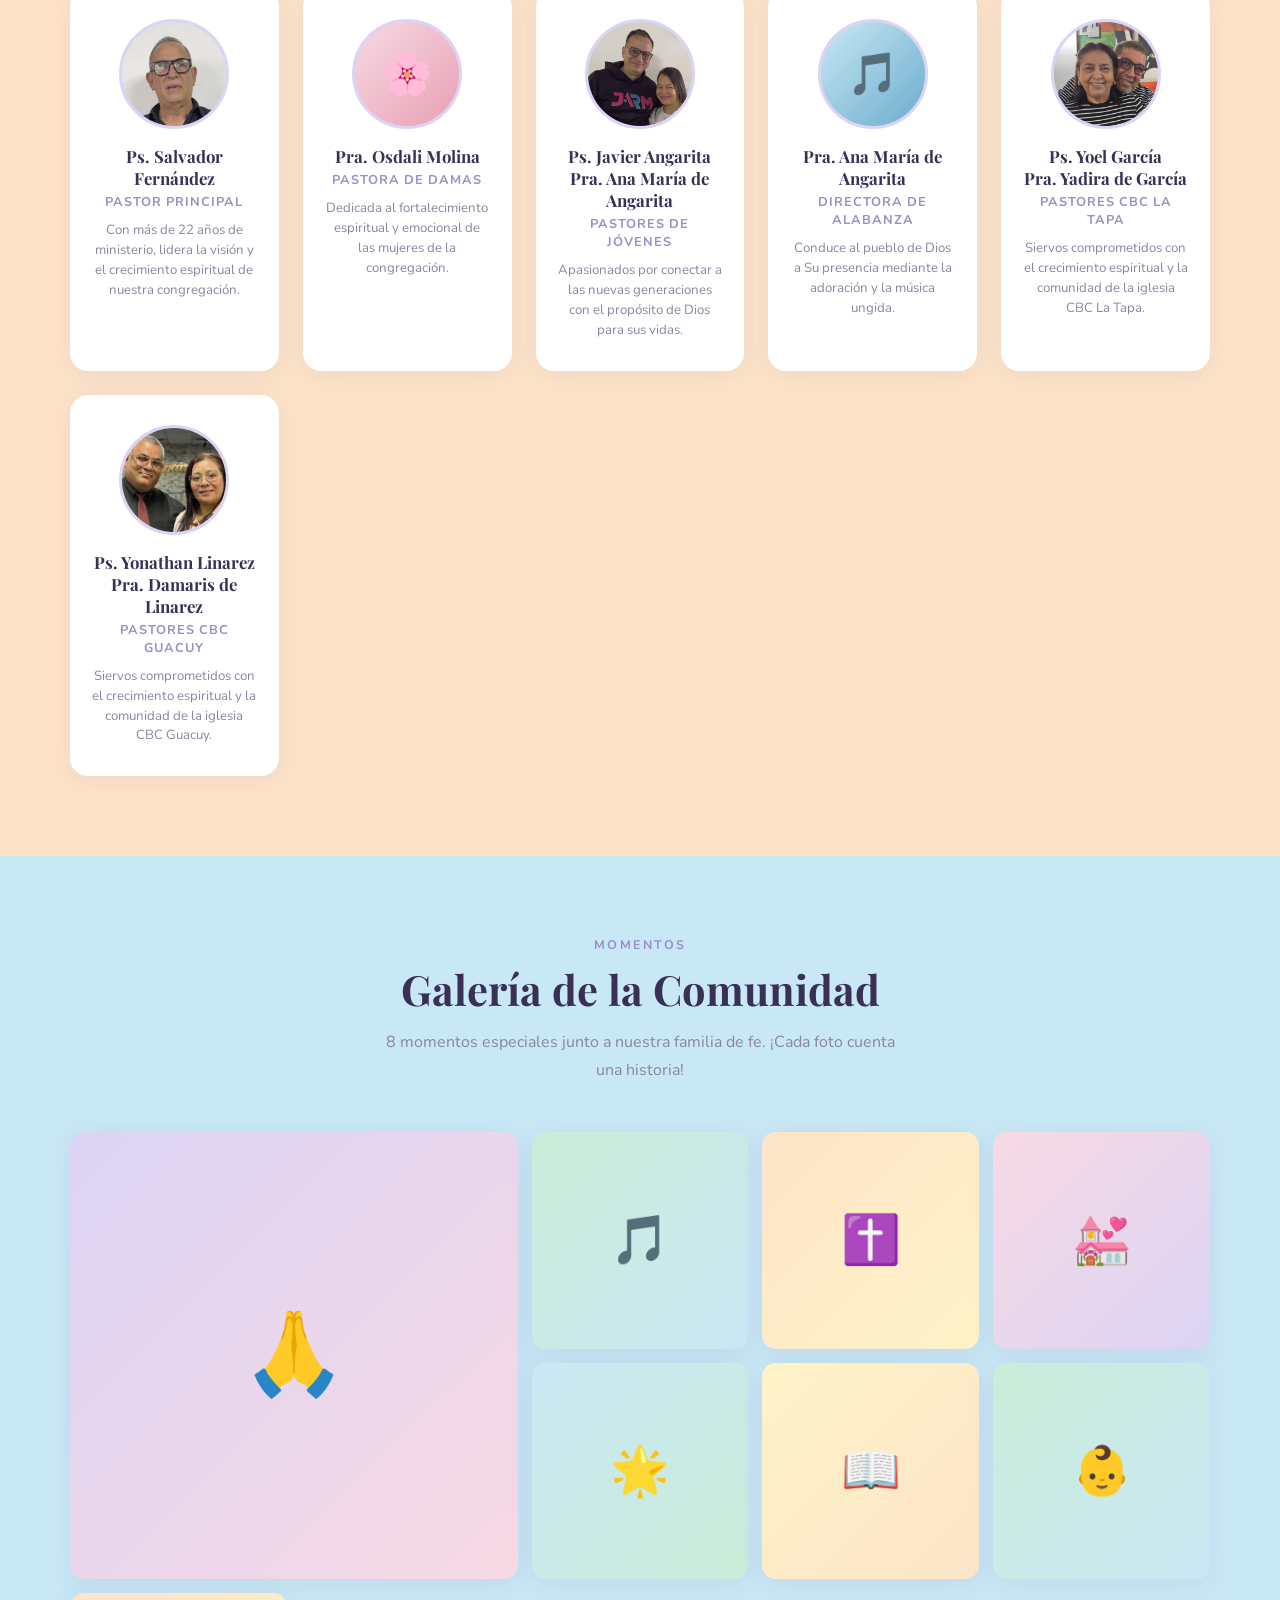
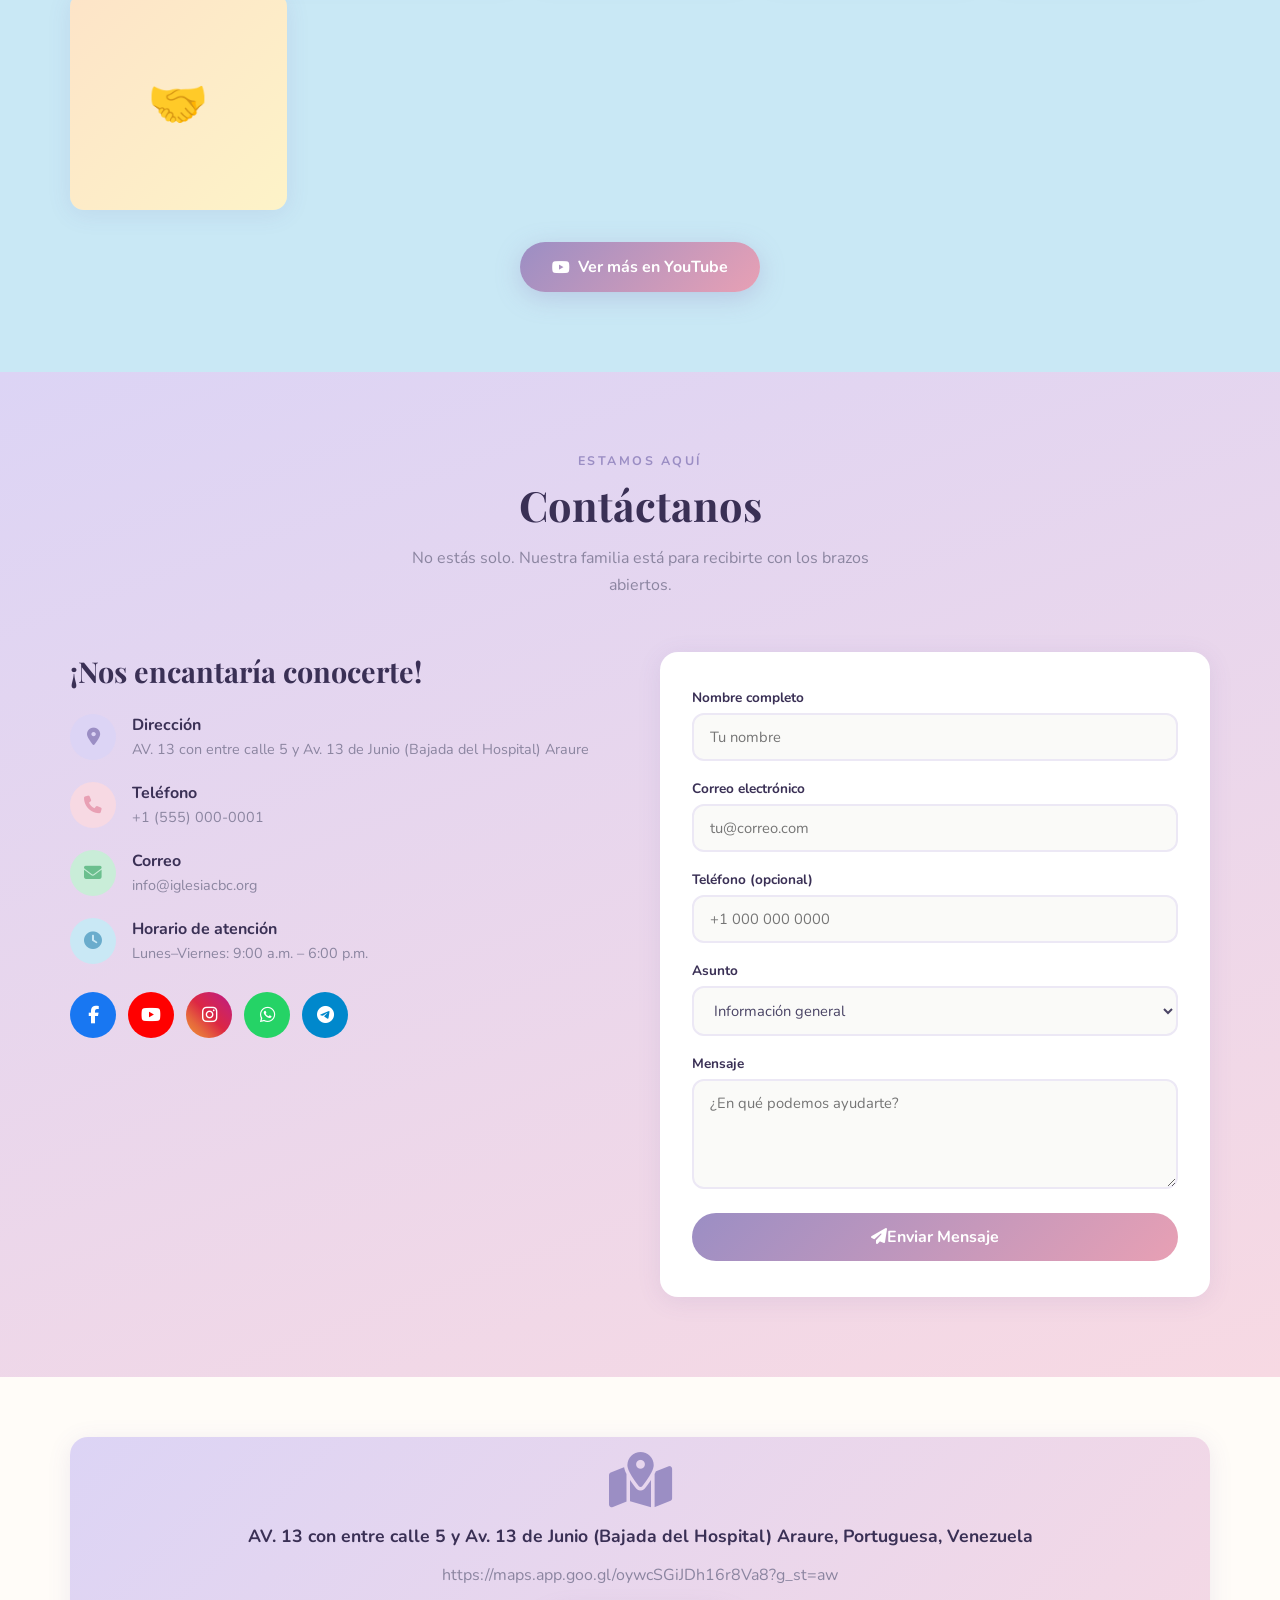
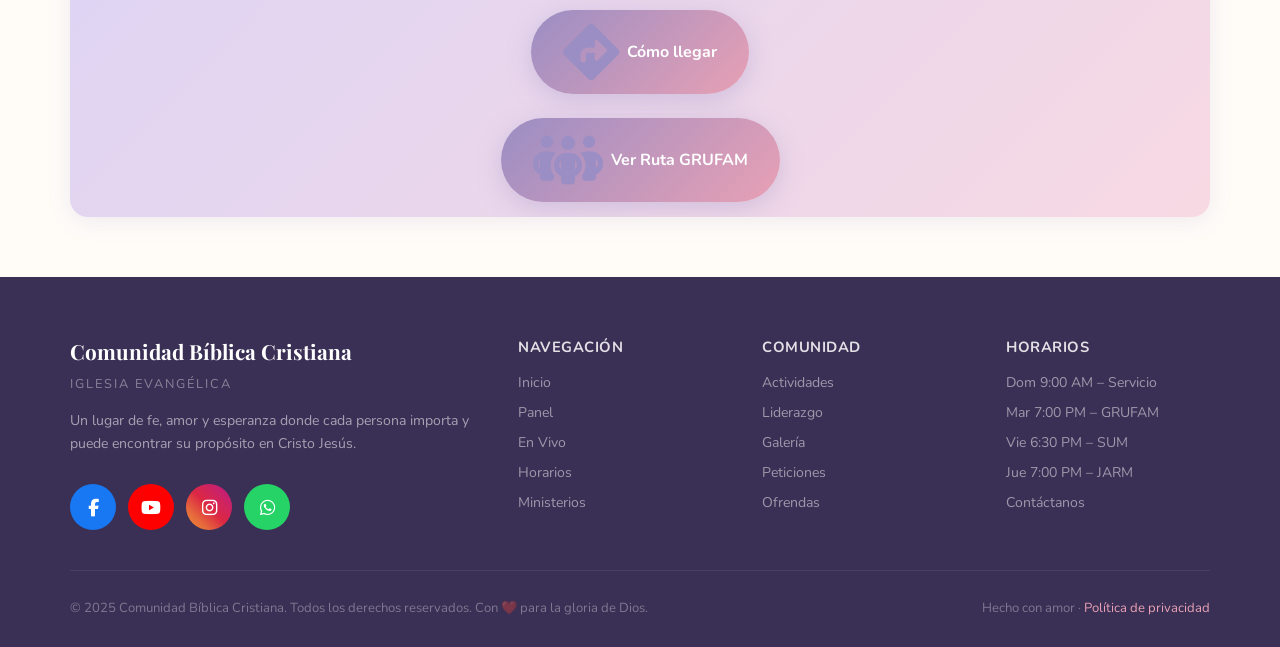
==== commit b2b6930c: "Add files via upload" ====
--- a/index.html
+++ b/index.html
@@ -1,6 +1,7 @@
 <!DOCTYPE html>
 <html lang="es">
 <head>
+  <link rel="icon" type="image/png" href="logo.png">
   <meta charset="UTF-8">
   <meta name="viewport" content="width=device-width, initial-scale=1.0">
   <title>Comunidad Bíblica Cristiana | Iglesia Evangélica en Araure, Portuguesa</title>
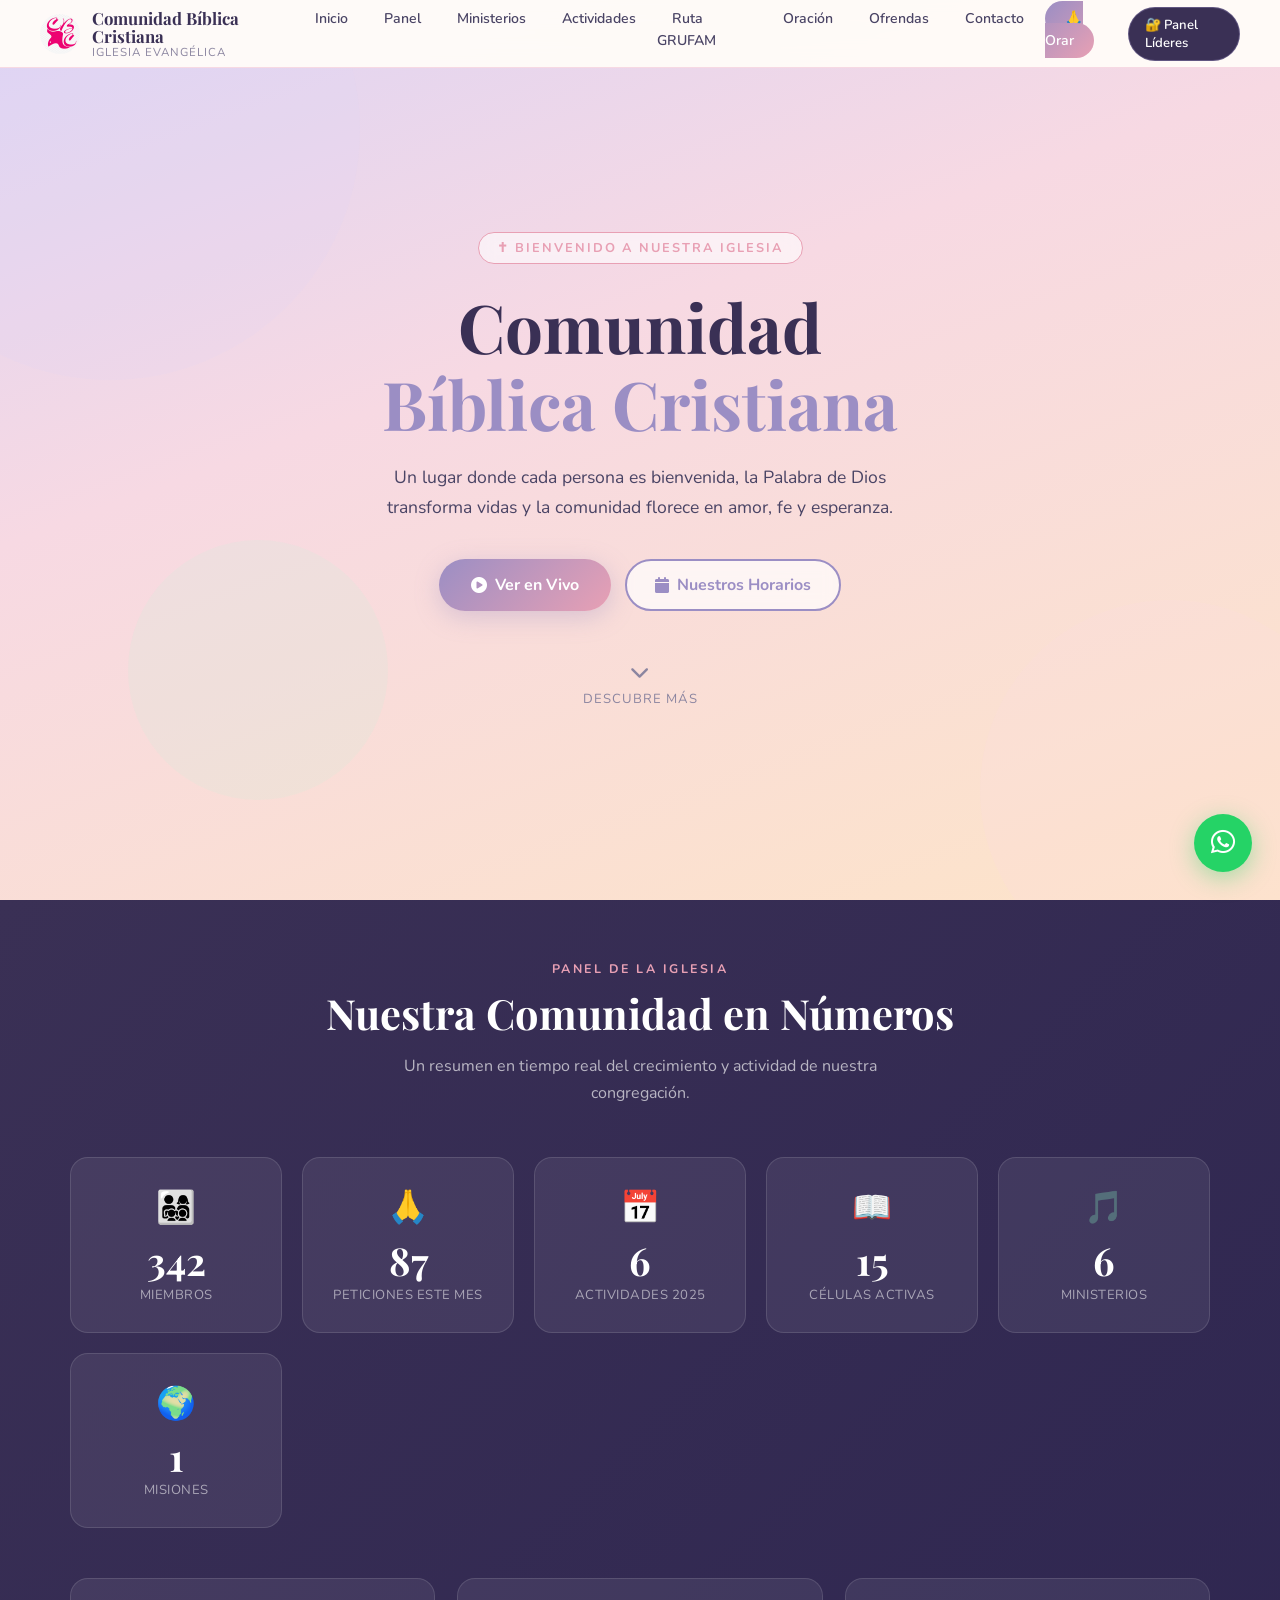
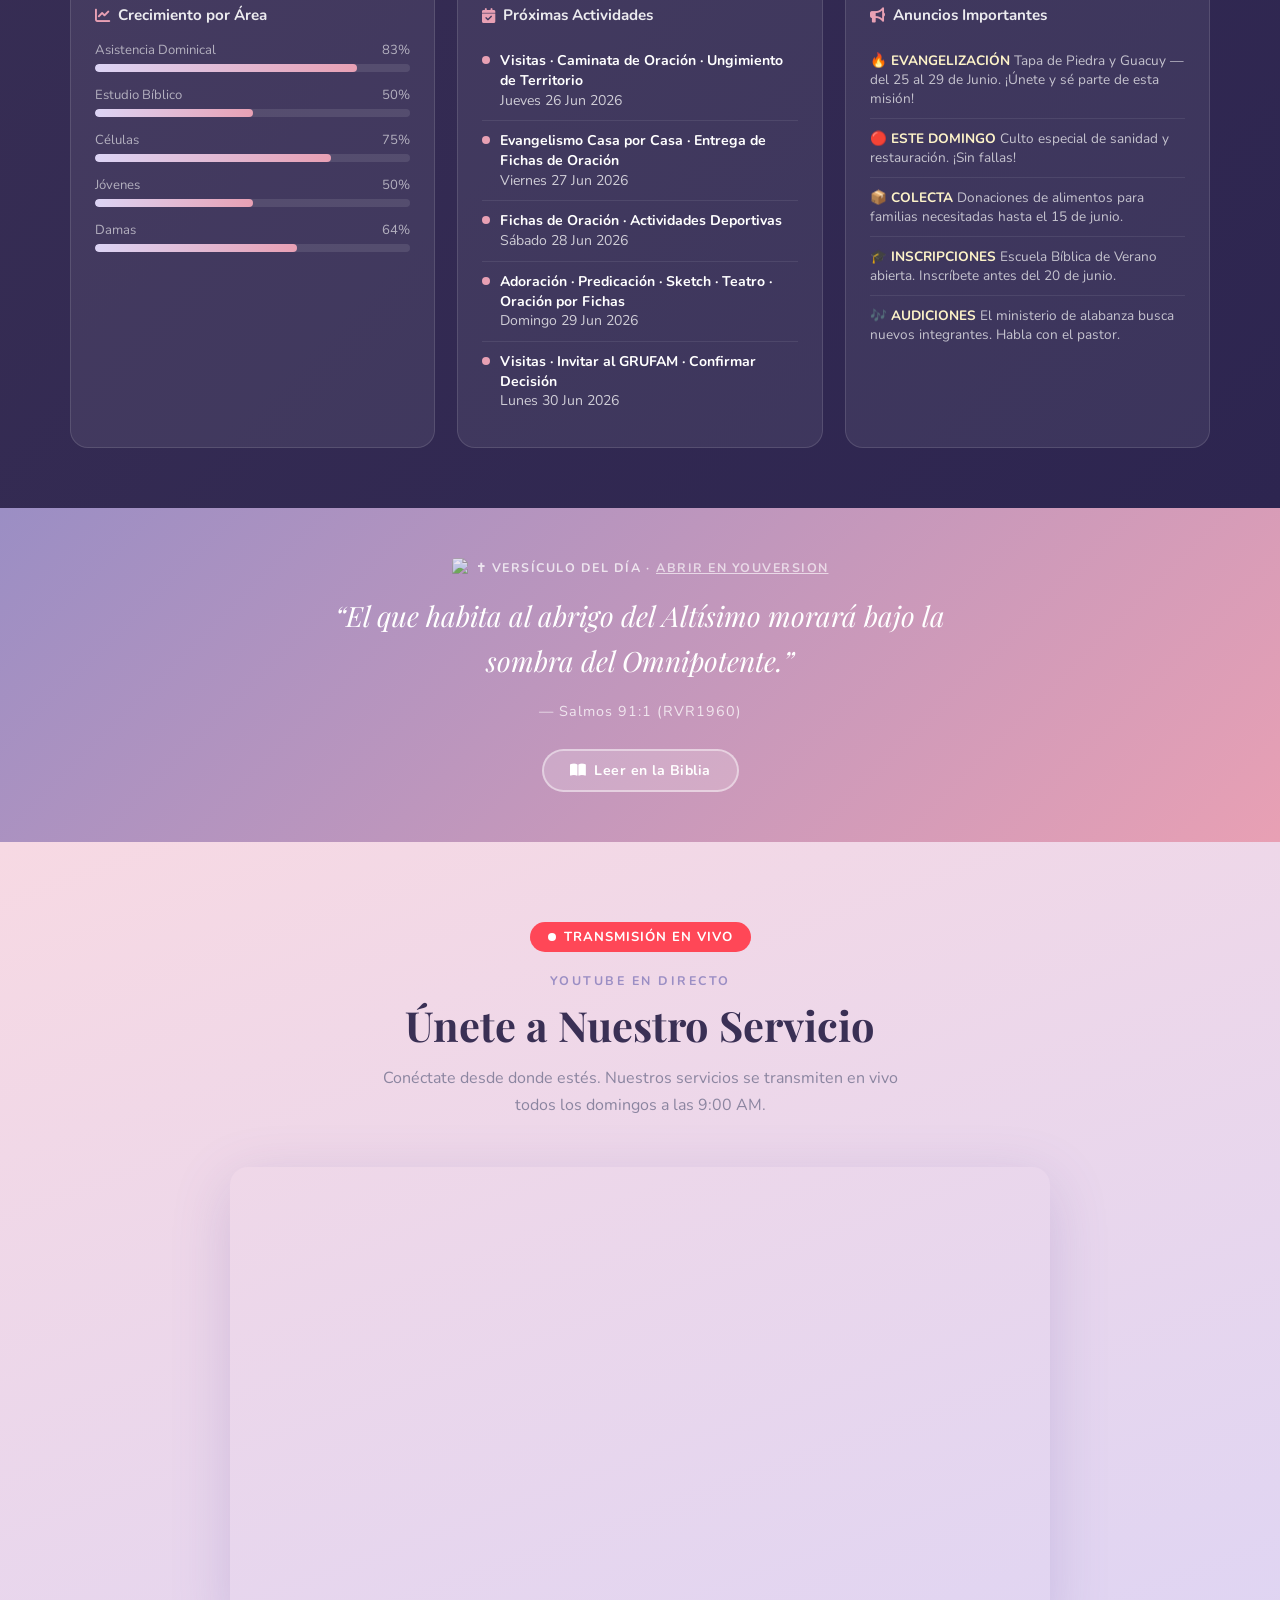
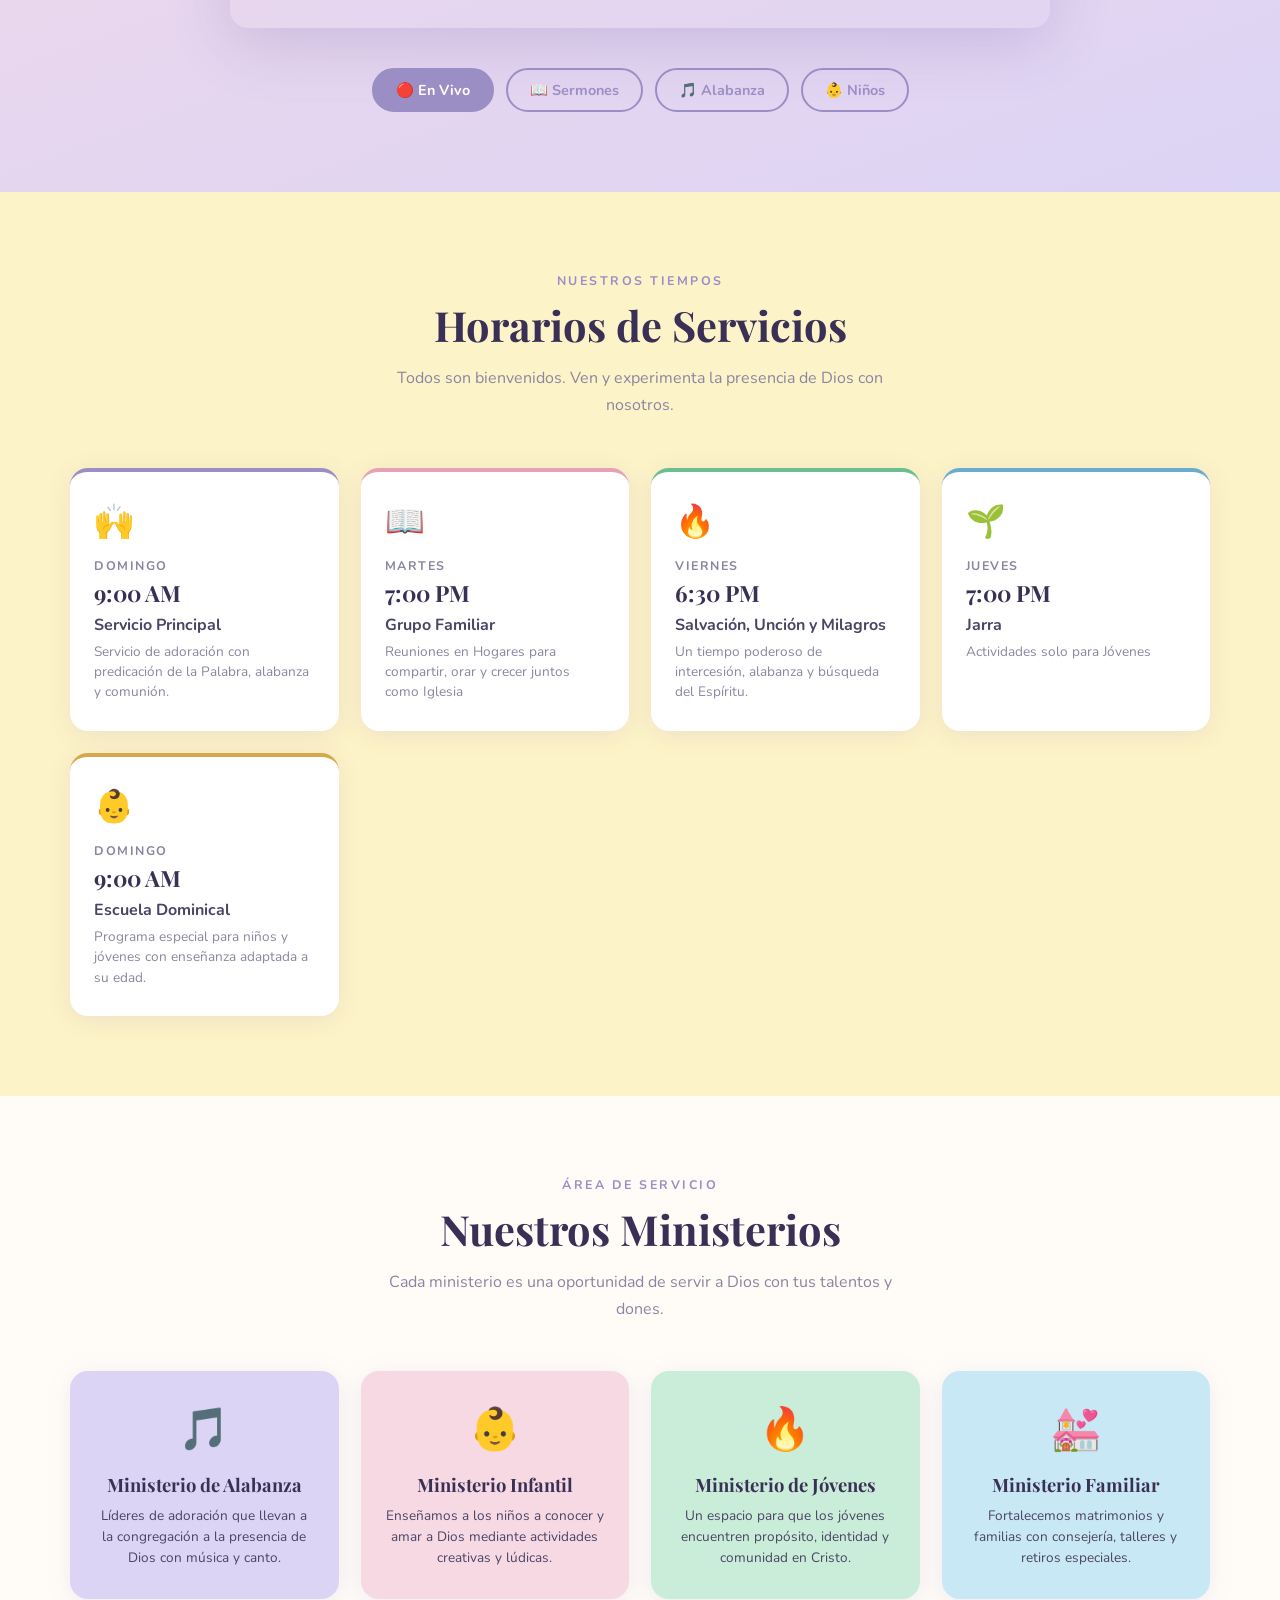
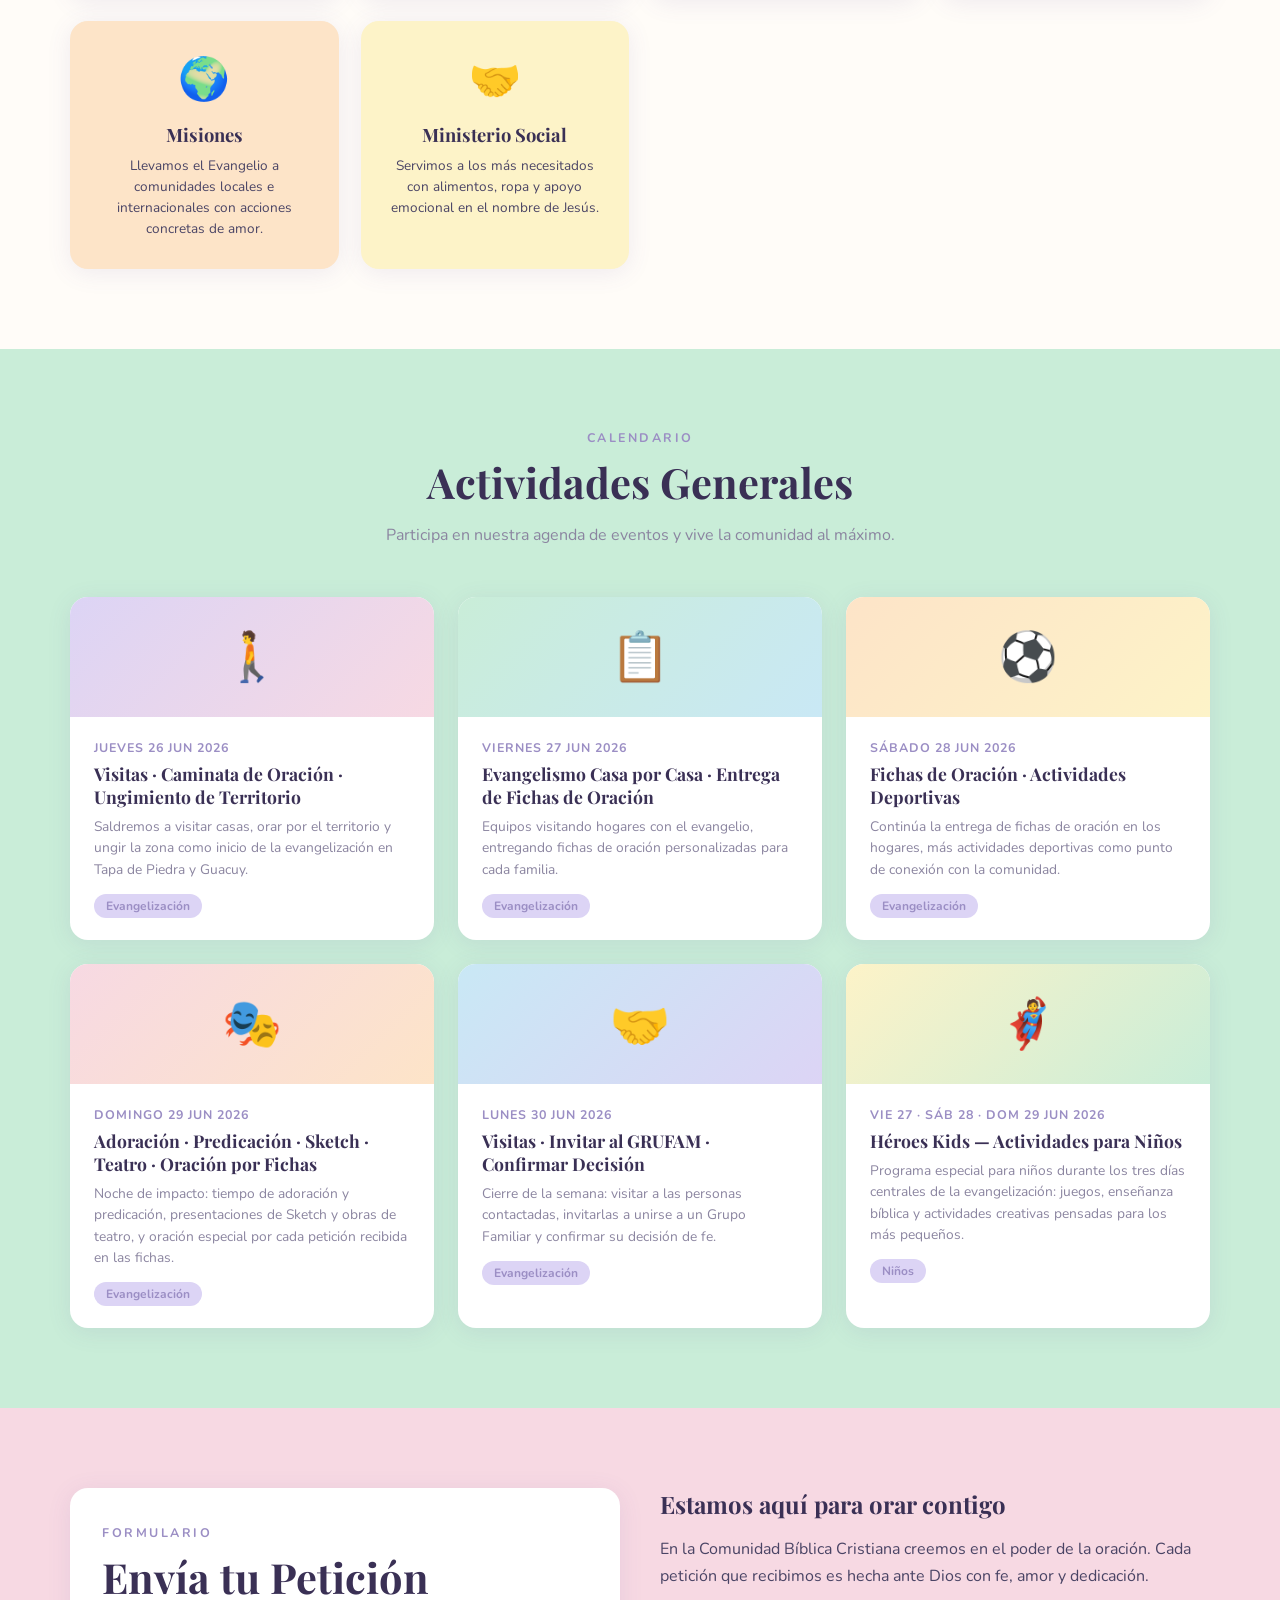
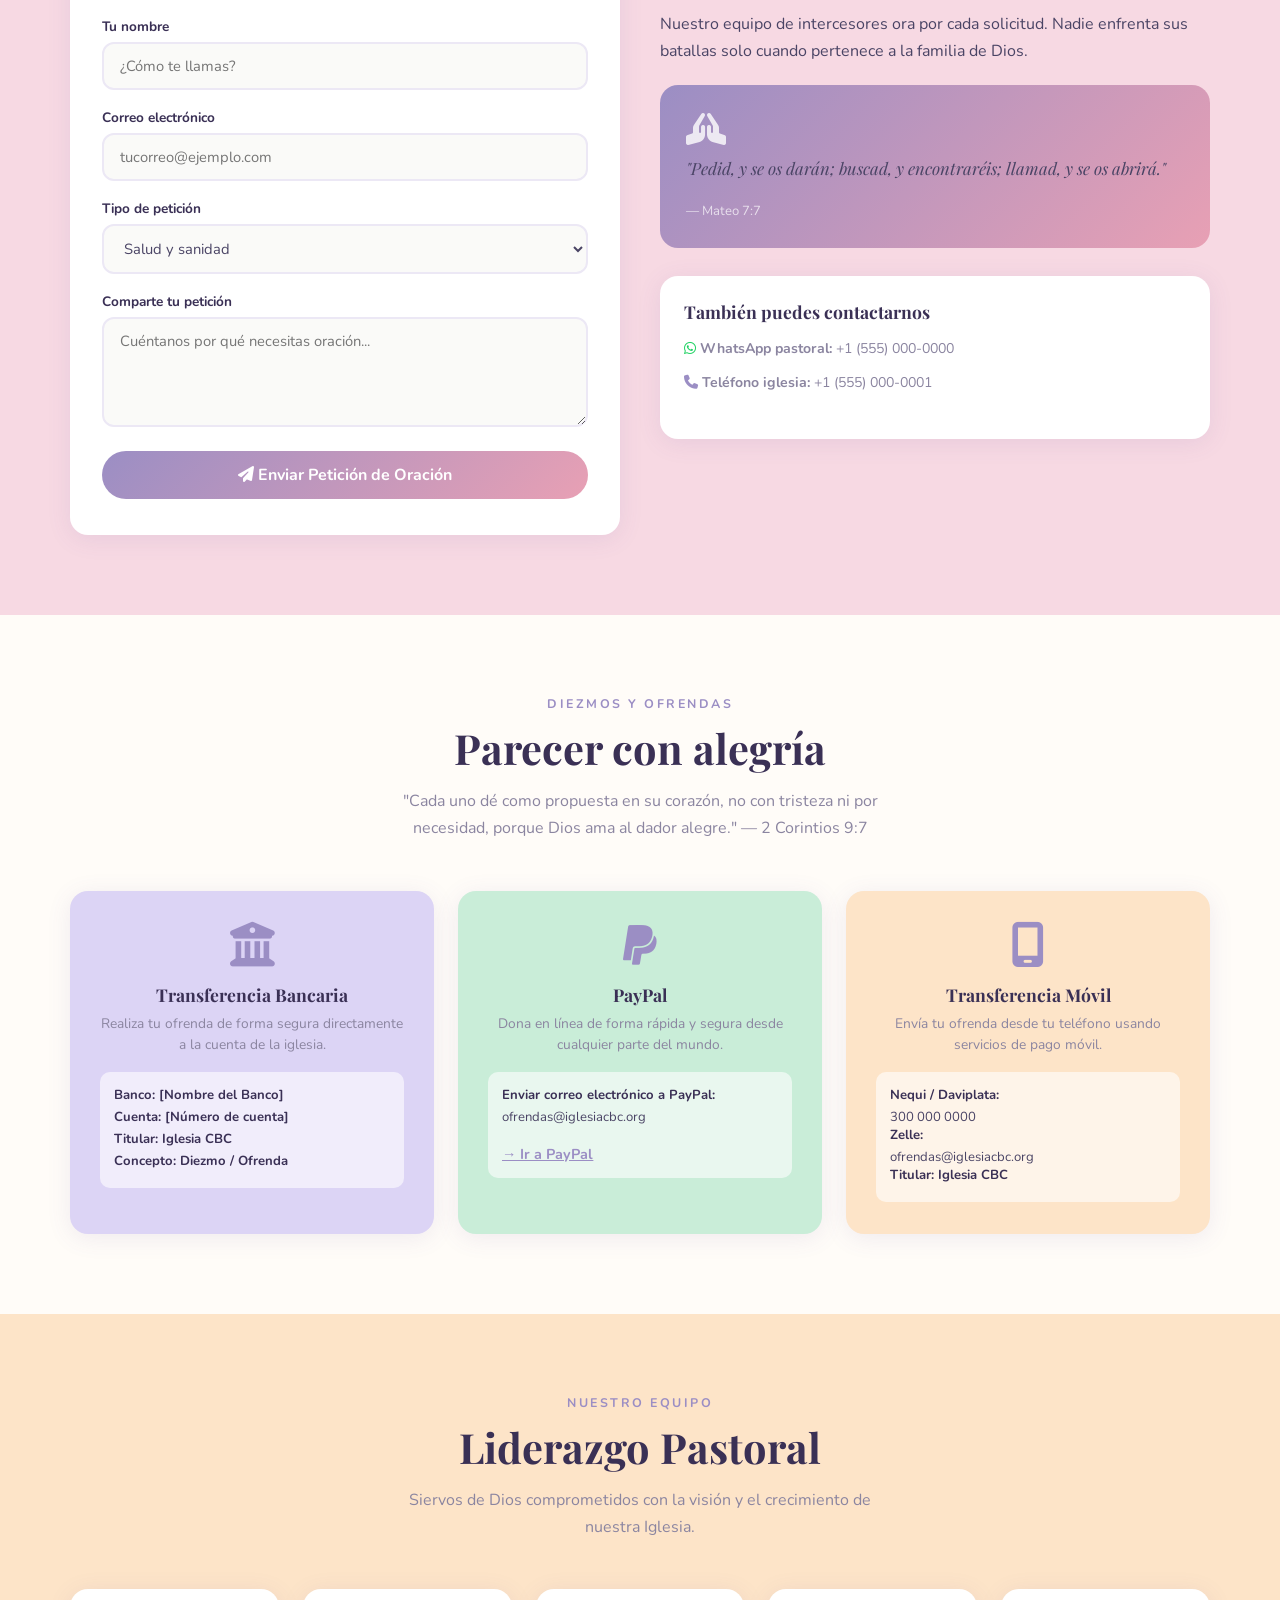
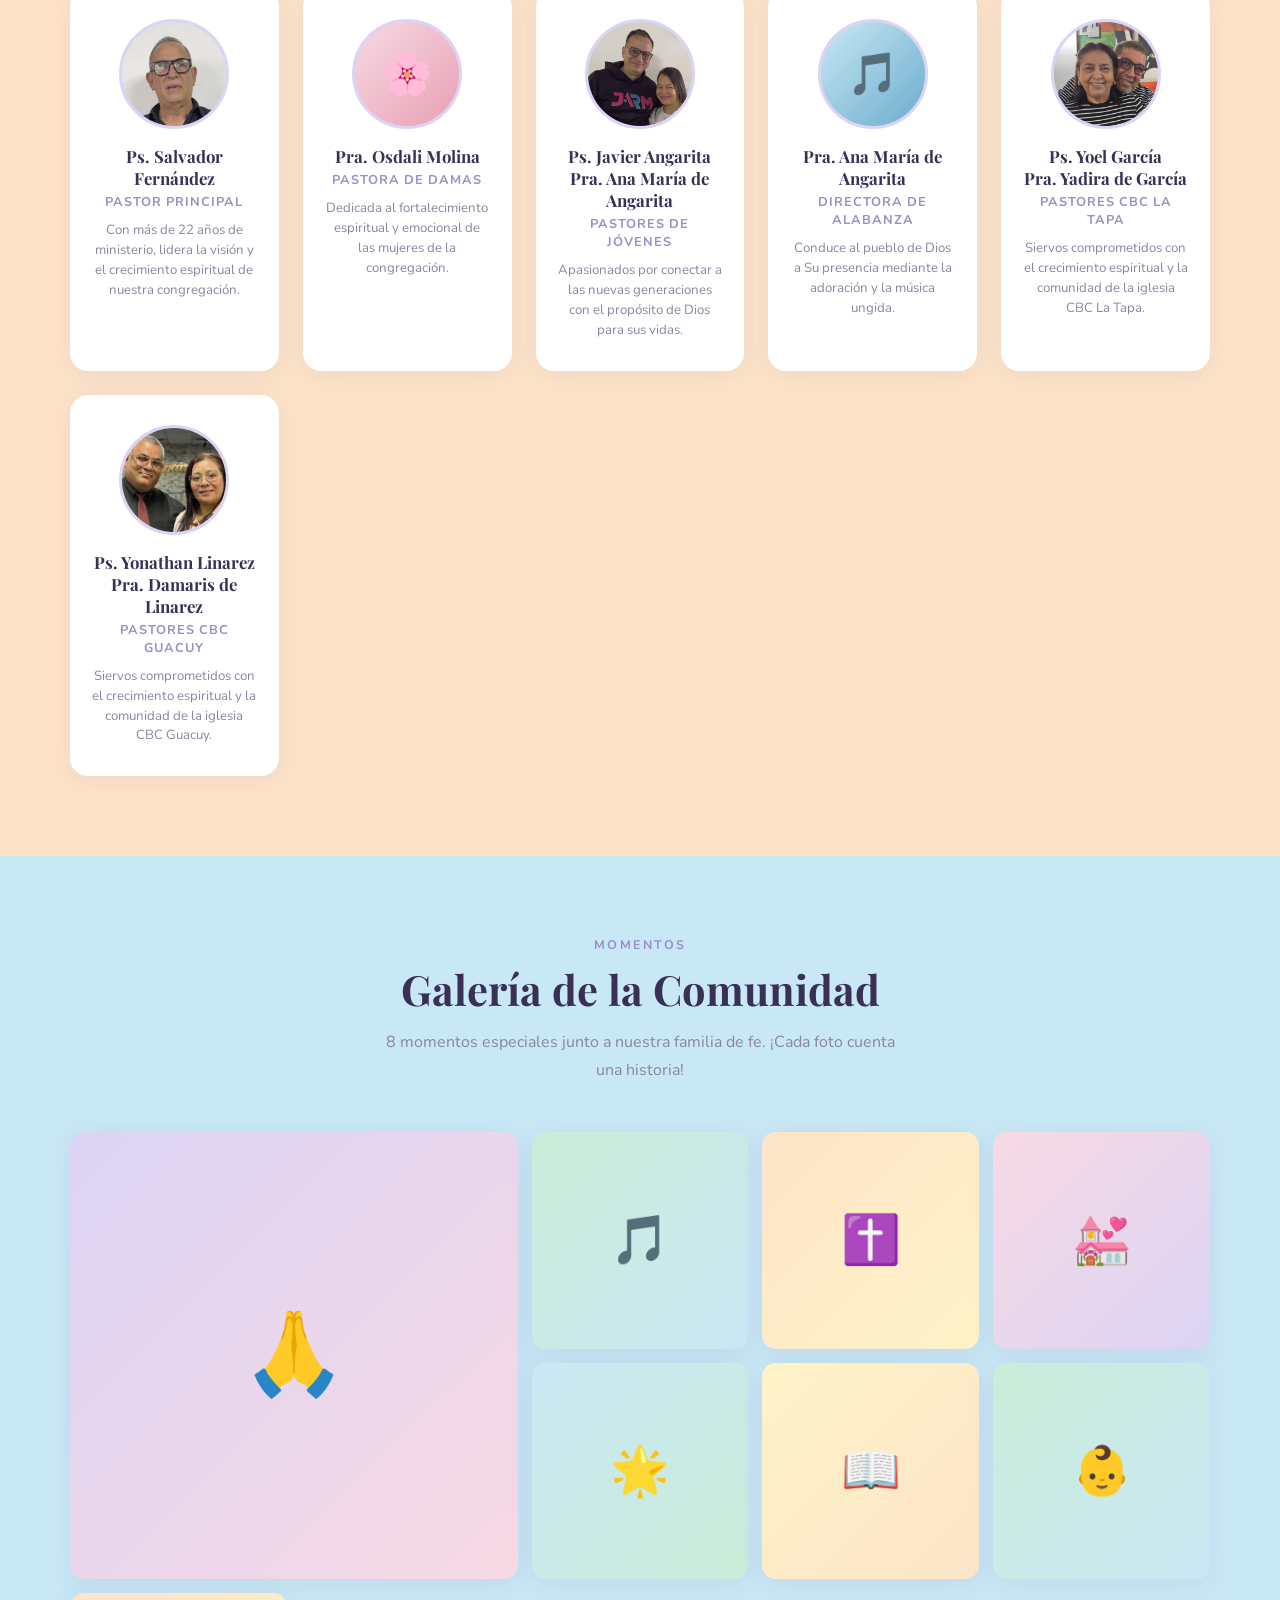
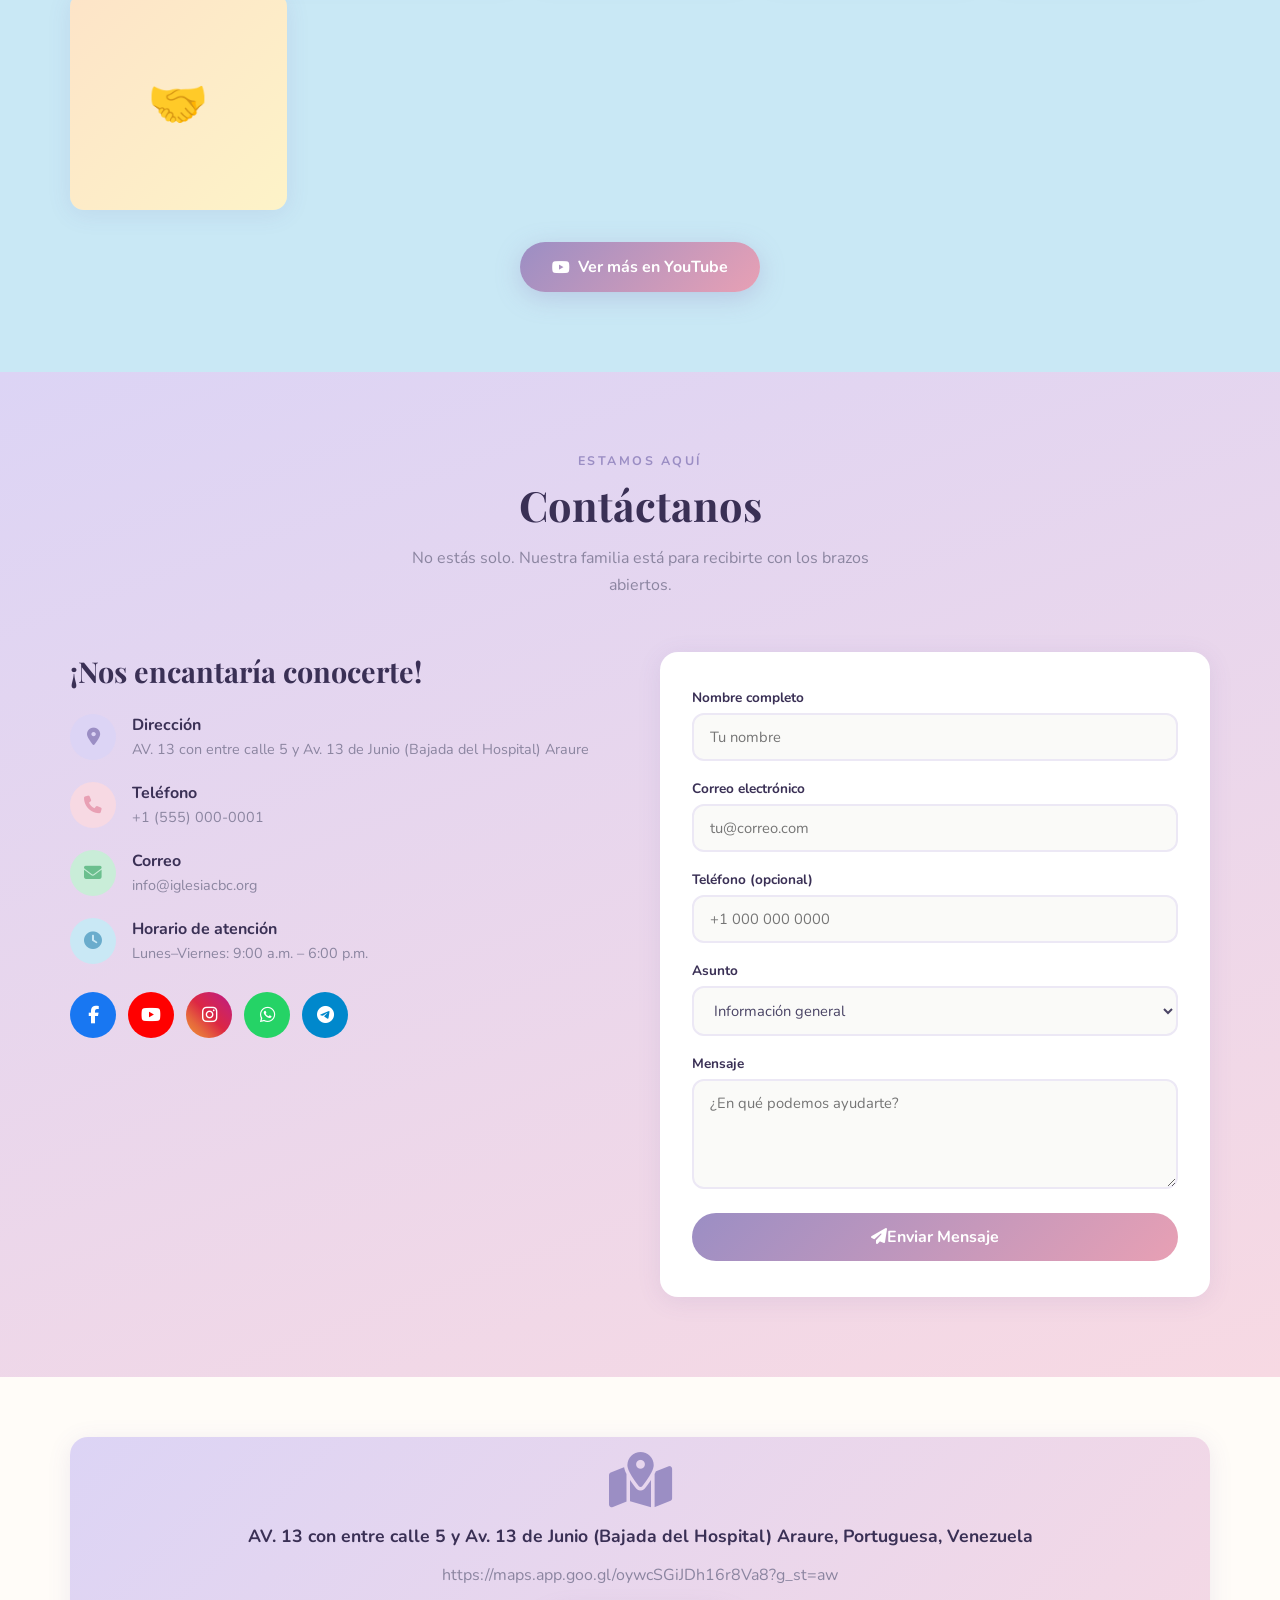
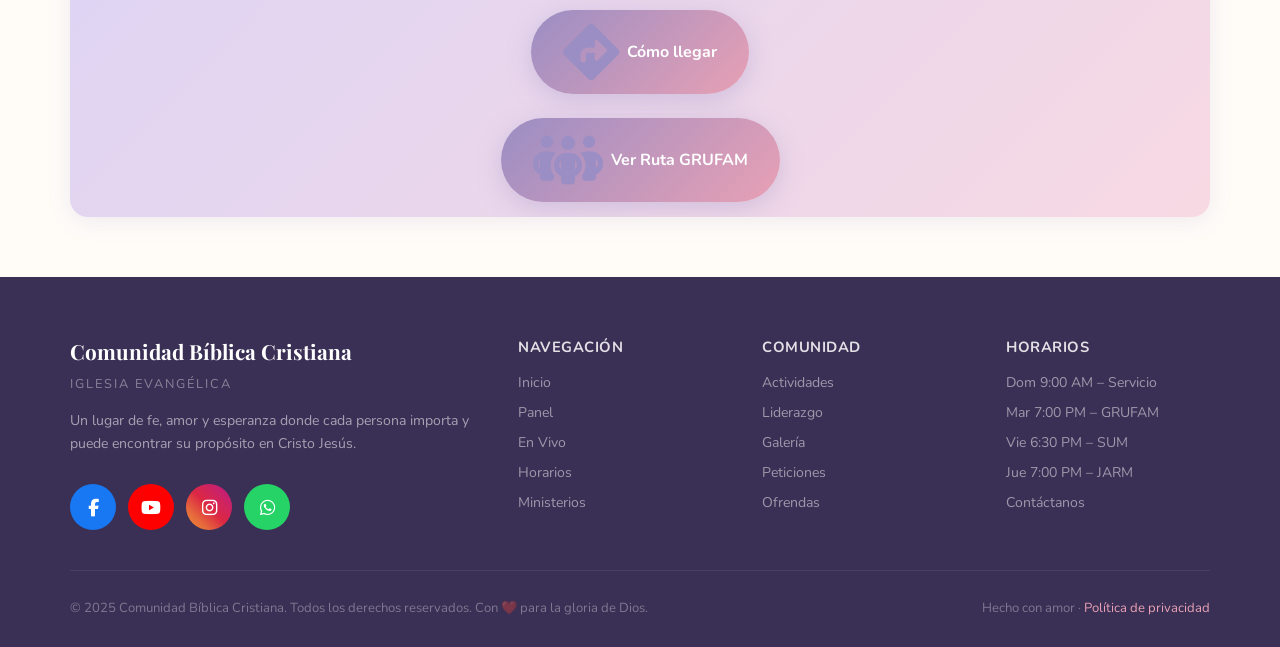
==== commit ee0bb089: "Add files via upload" ====
--- a/index.html
+++ b/index.html
@@ -4,6 +4,10 @@
   <link rel="icon" type="image/png" href="logo.png">
   <meta charset="UTF-8">
   <meta name="viewport" content="width=device-width, initial-scale=1.0">
+  <!-- Evita el "Error 153" en los embeds de YouTube: YouTube exige que el
+       navegador envíe el header Referer al cargar el iframe. Sin esta
+       etiqueta, algunos navegadores/CDNs lo bloquean. -->
+  <meta name="referrer" content="strict-origin-when-cross-origin">
   <title>Comunidad Bíblica Cristiana | Iglesia Evangélica en Araure, Portuguesa</title>
 
   <!-- ══ SEO básico ══ -->
@@ -868,7 +872,6 @@
 <!-- Firebase: módulo ES, carga diferida y no bloqueante -->
 <script type="module" src="firebase.js"></script>
 <!-- Contenido de YouTube en tiempo real (En Vivo / Sermones / Alabanza / Niños) -->
-<script type="module" src="transmision-live.js"></script>
 <!-- Dashboard dinámico: anuncios, actividades, ministerios y peticiones en tiempo real -->
 <script type="module" src="dashboard-live.js"></script>
 <!-- Lógica principal del sitio: cargada al final, después del HTML -->
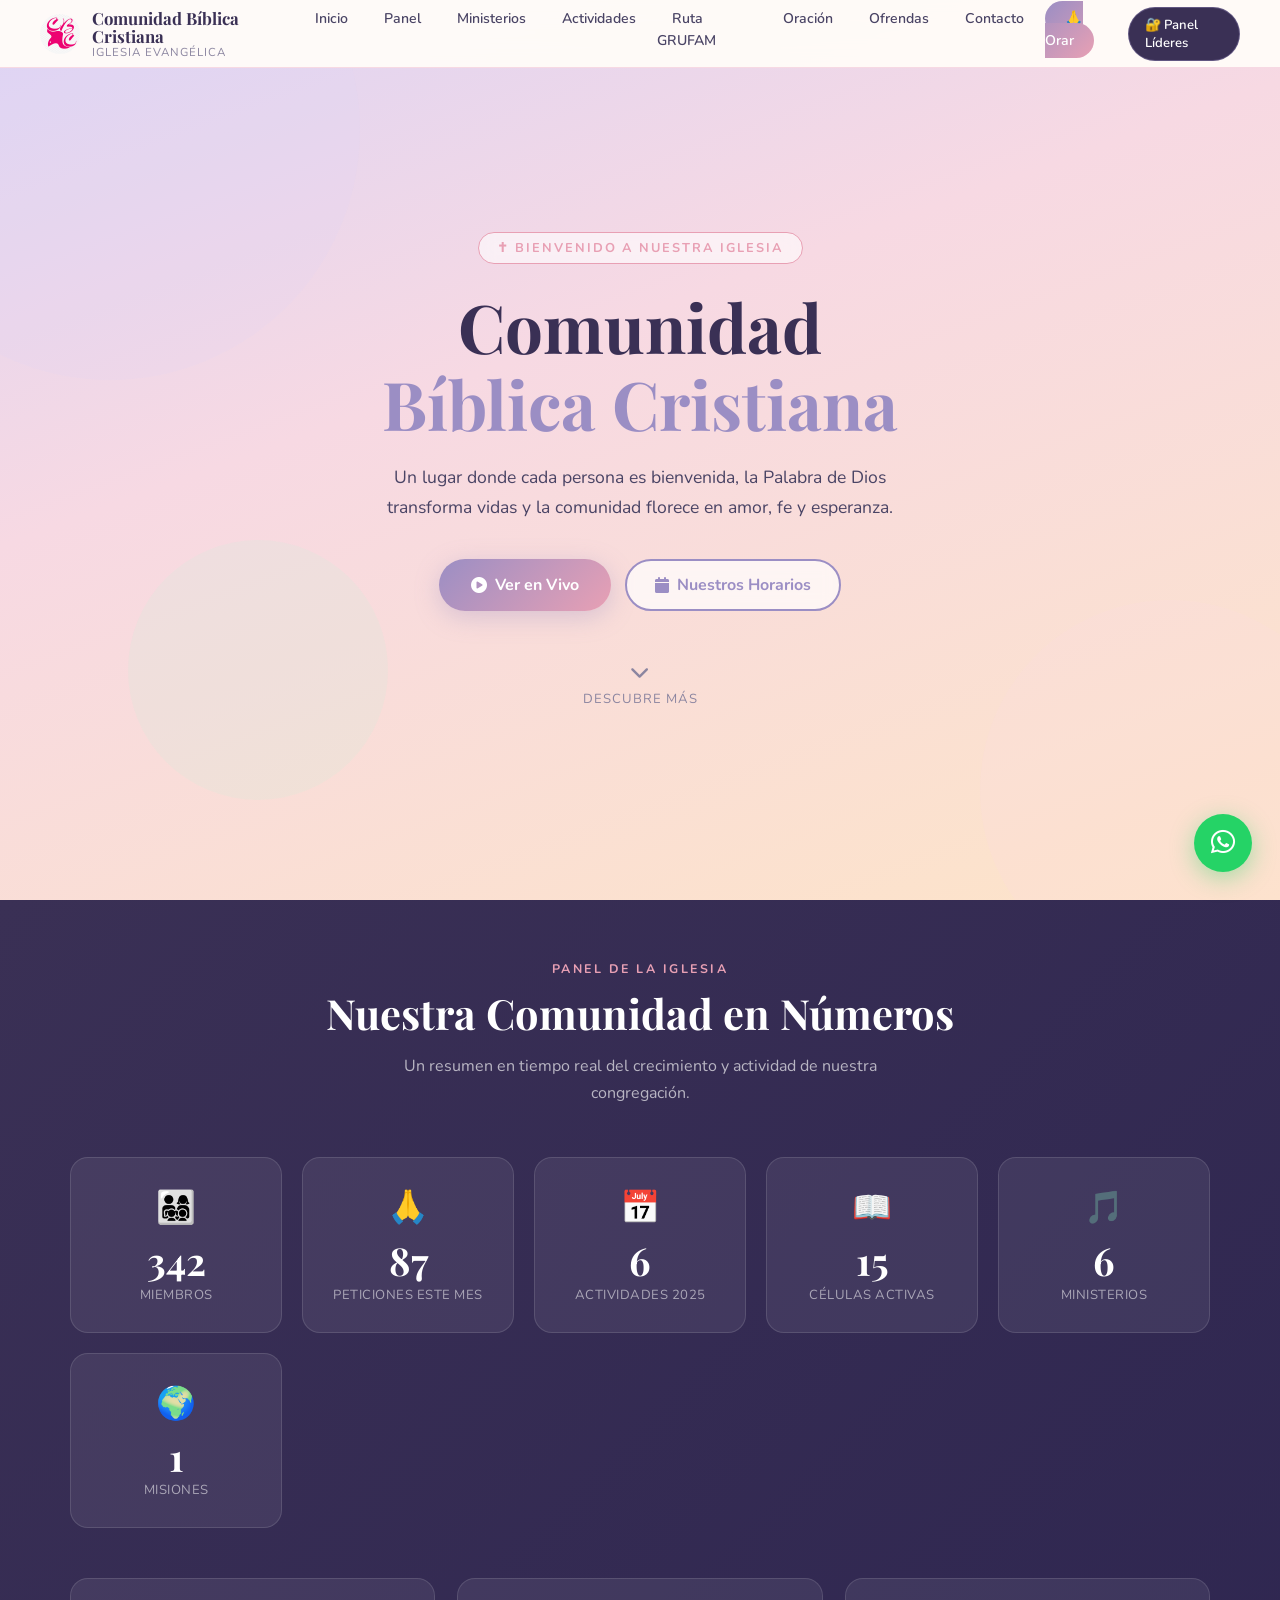
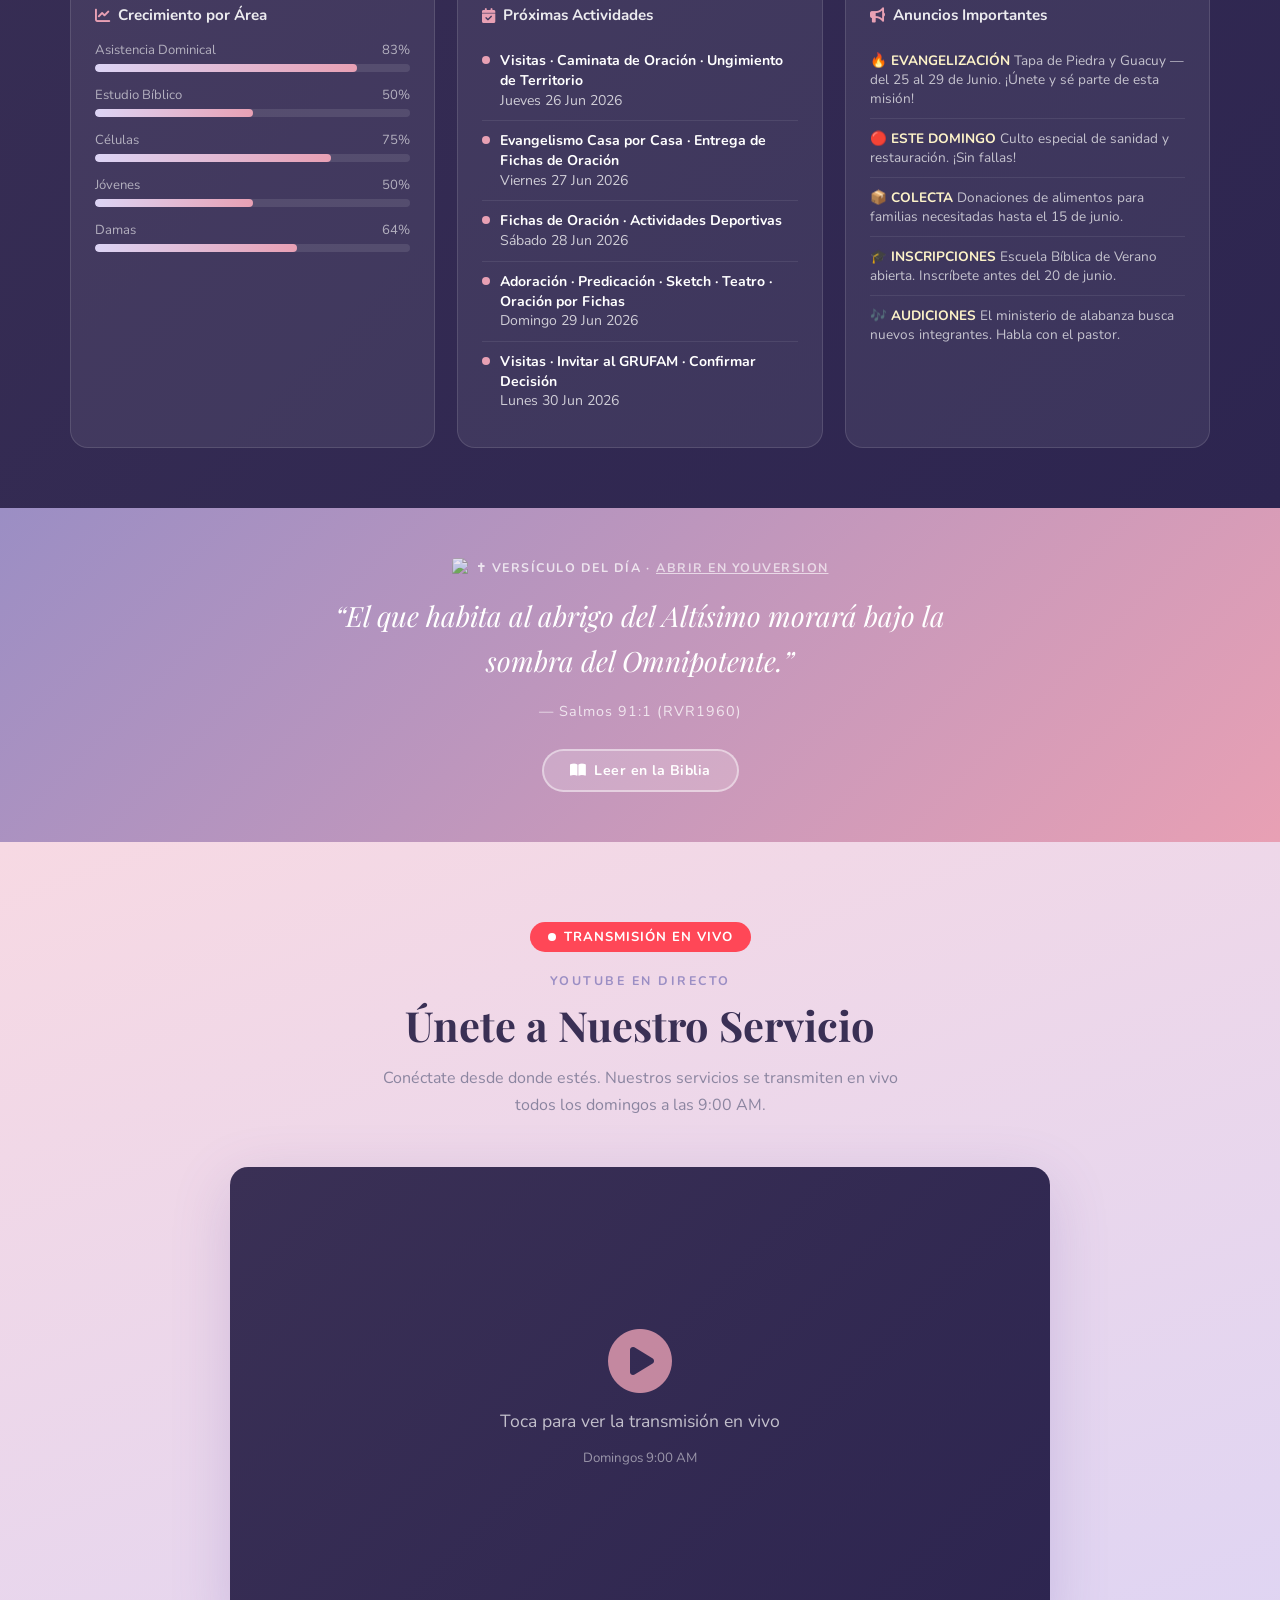
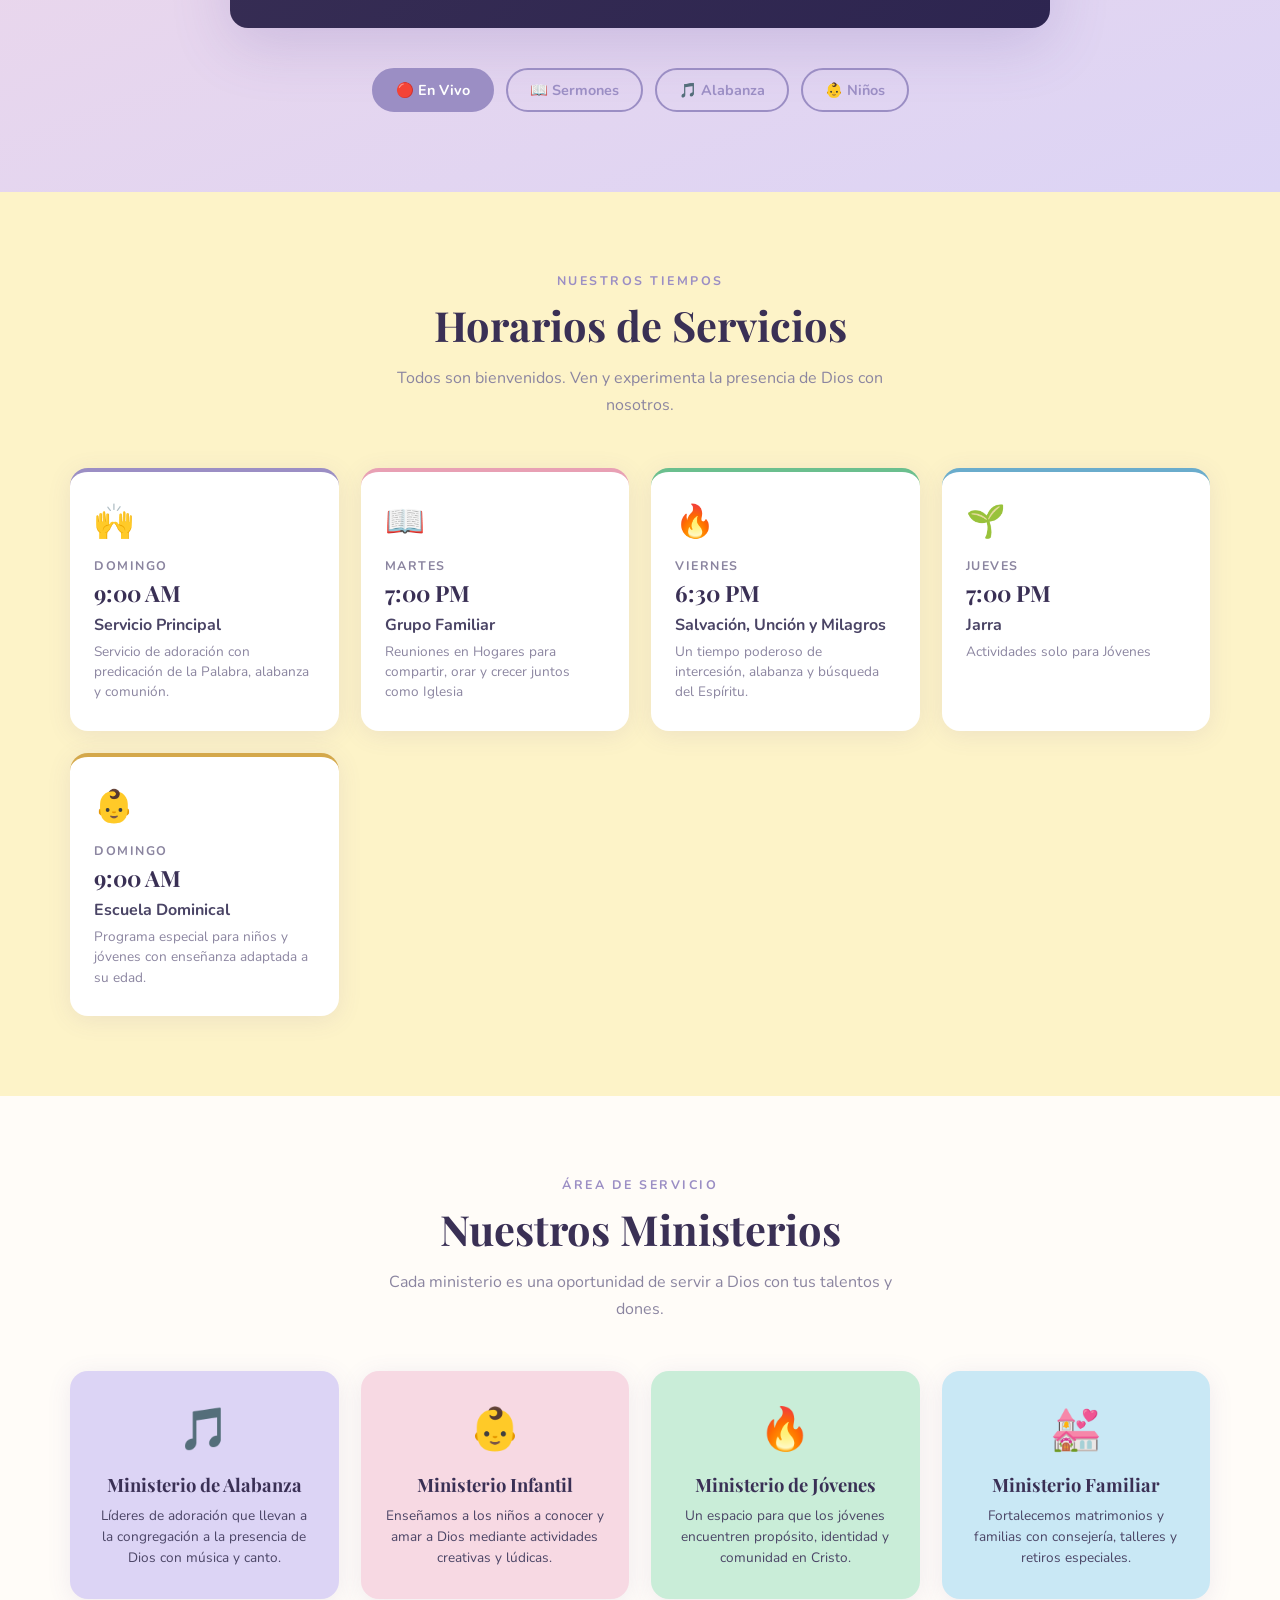
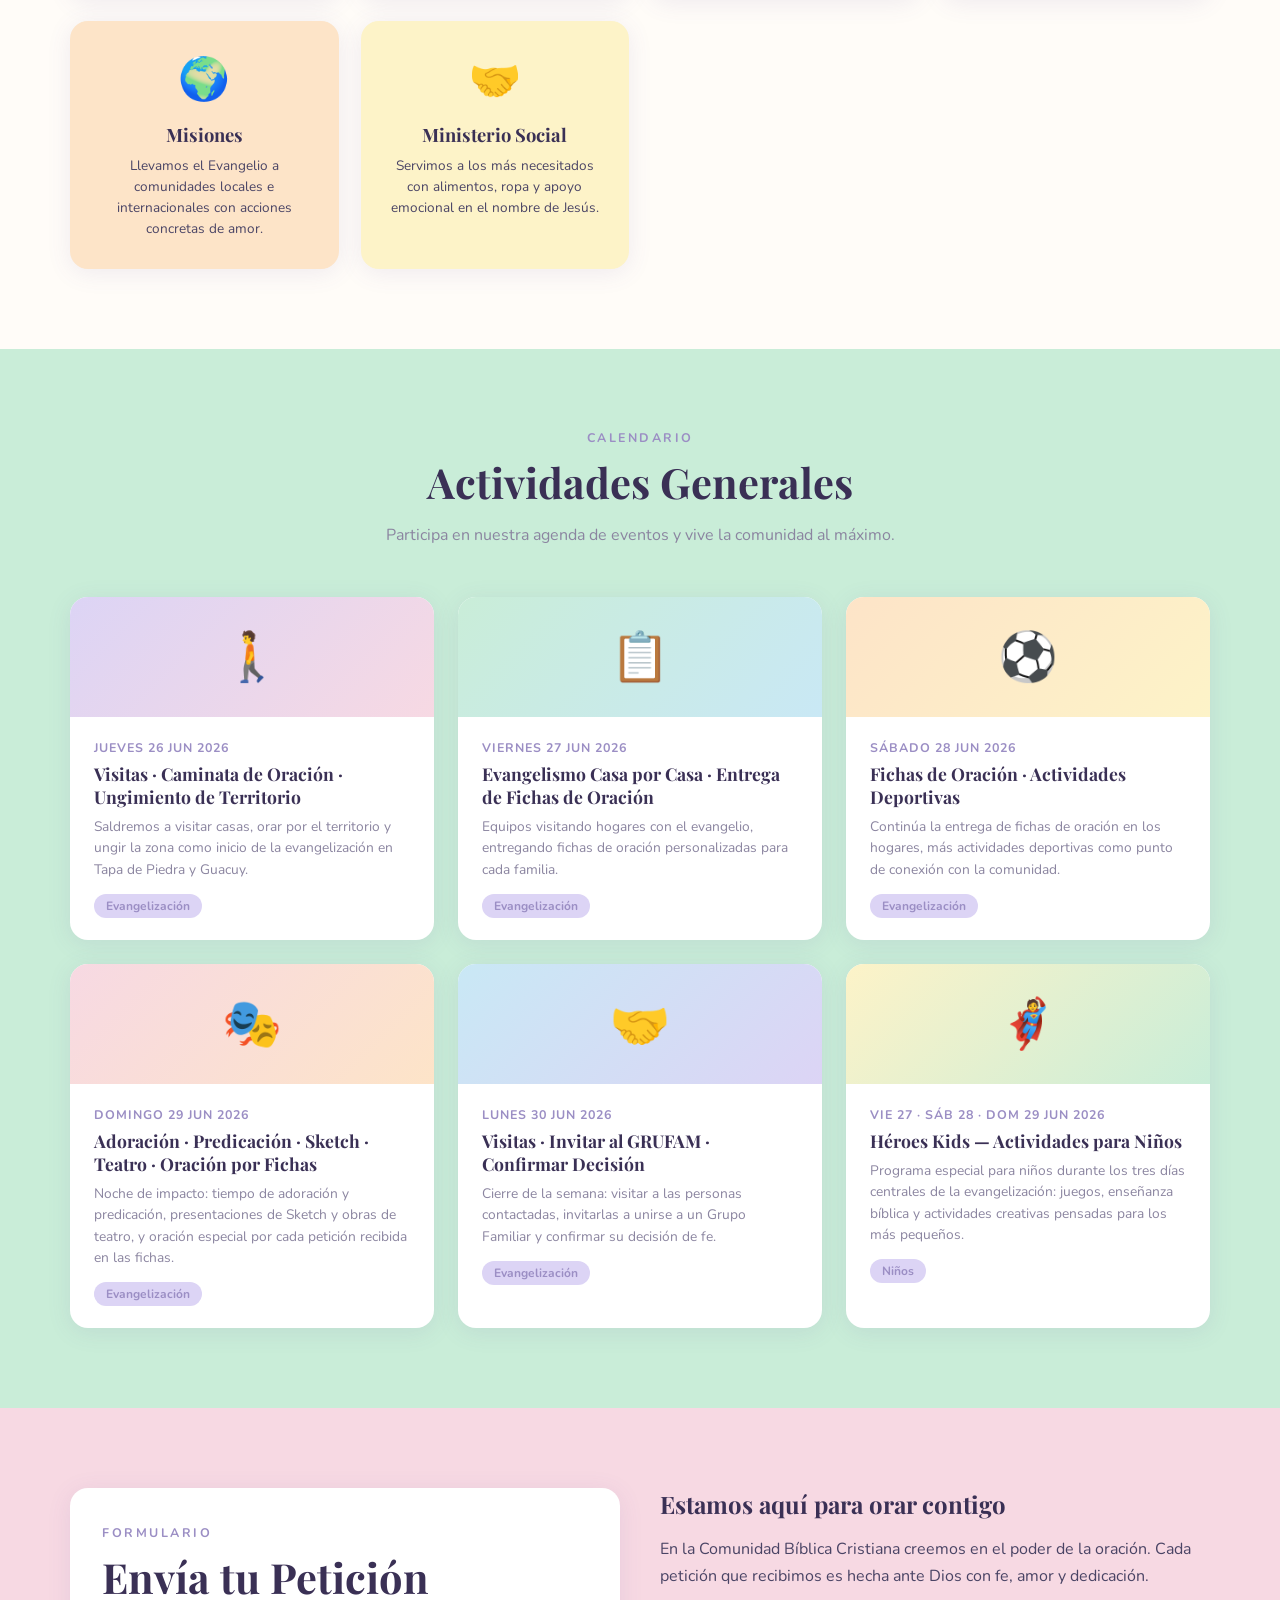
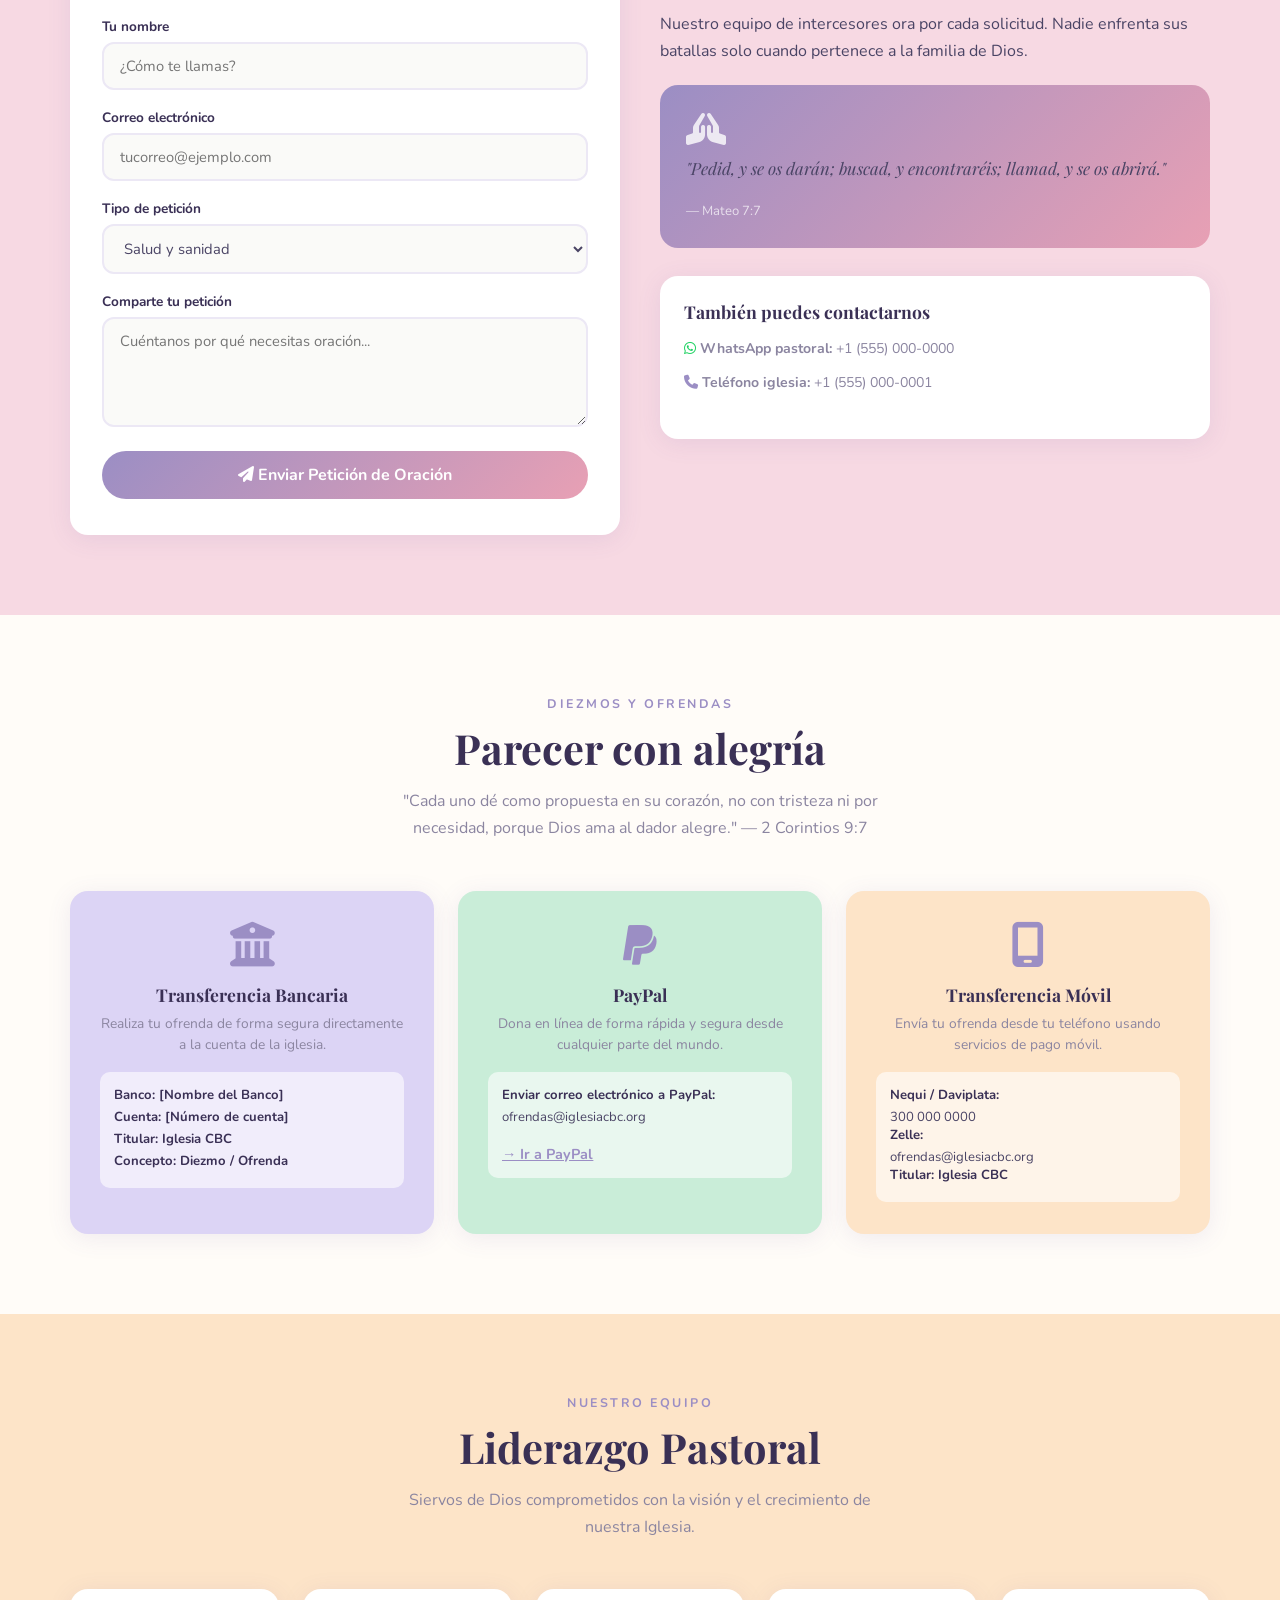
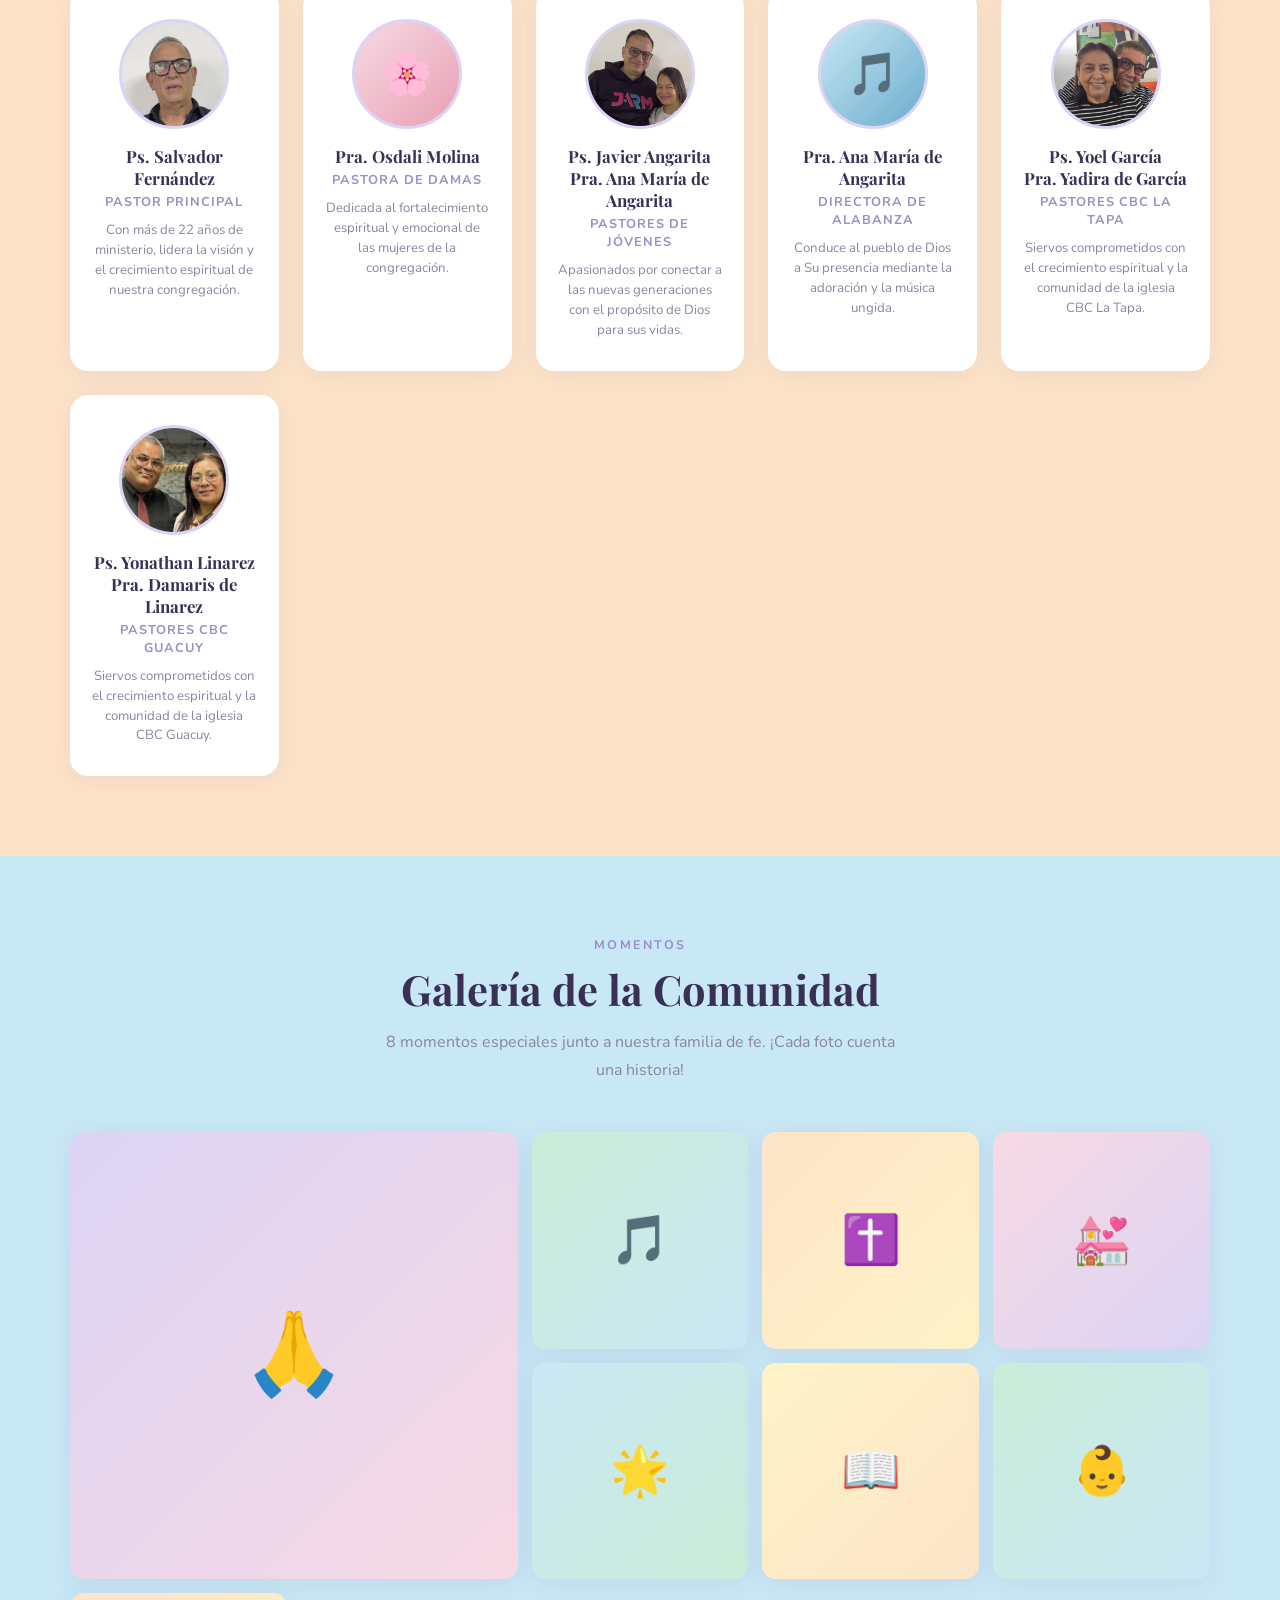
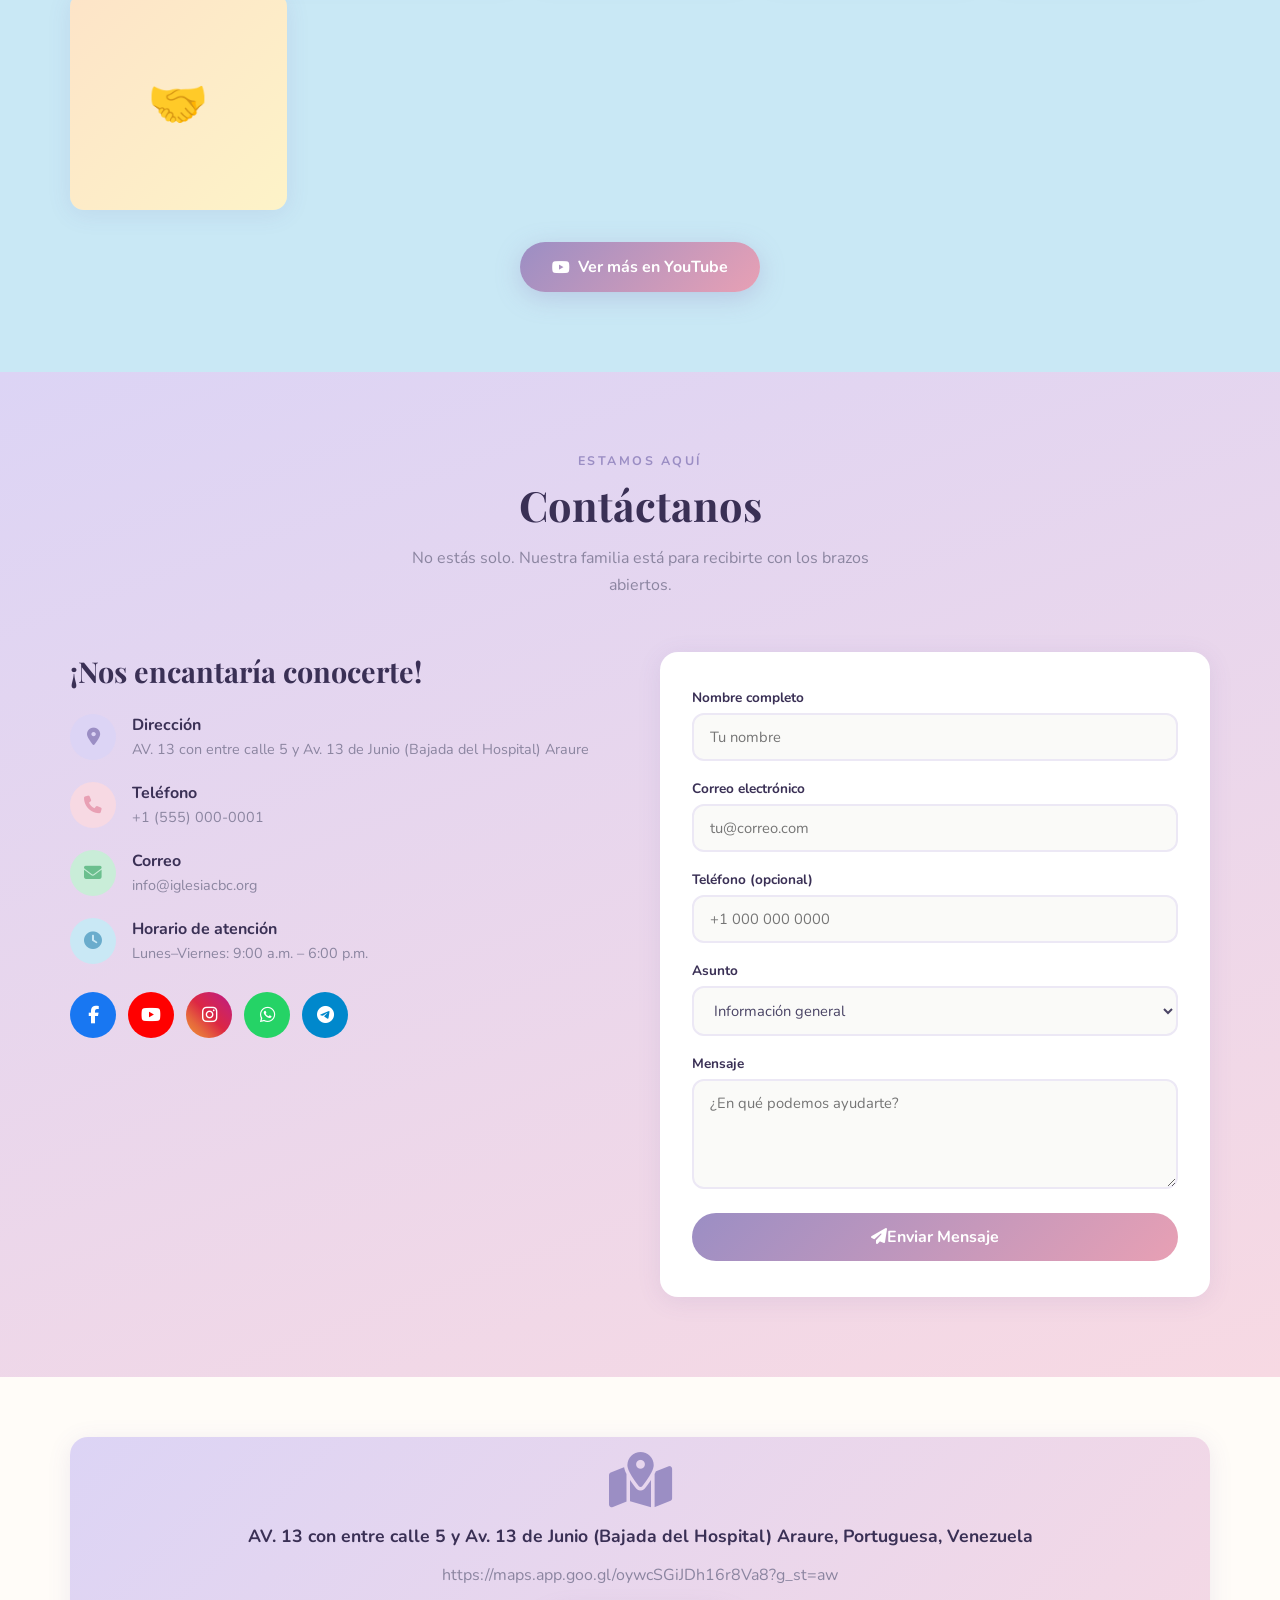
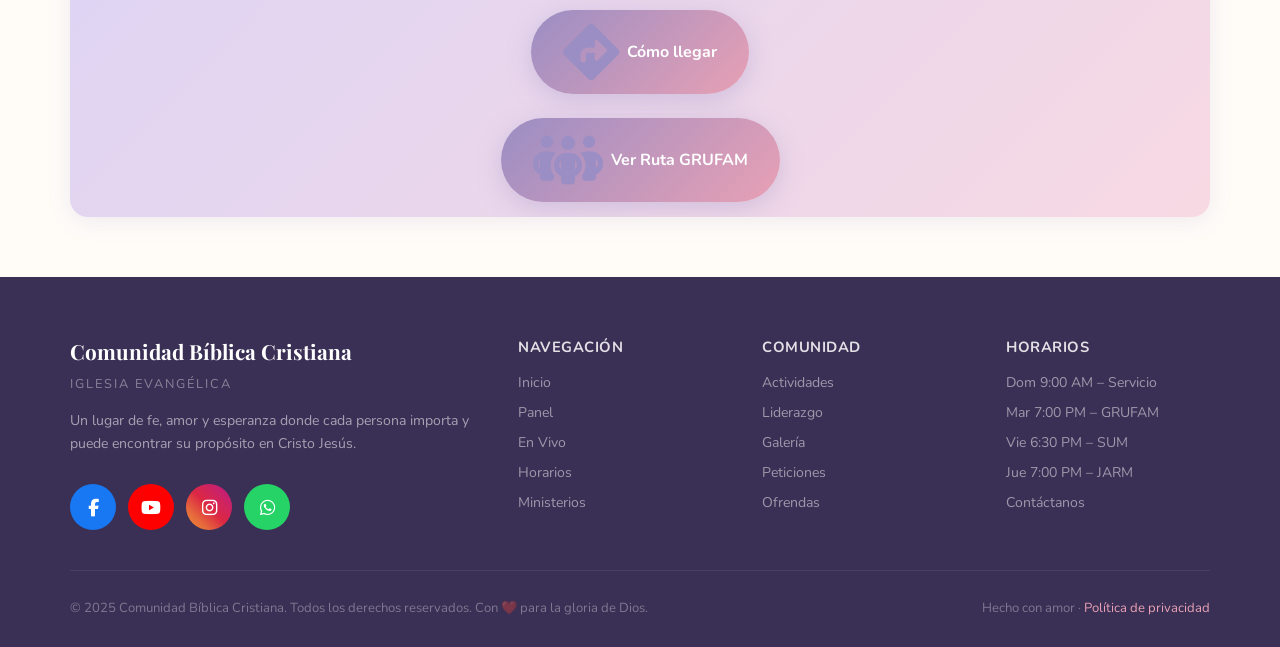
==== commit e9c29470: "Add files via upload" ====
--- a/index.html
+++ b/index.html
@@ -37,11 +37,20 @@
   <link rel="preconnect" href="https://fonts.gstatic.com" crossorigin>
   <link rel="preconnect" href="https://cdnjs.cloudflare.com" crossorigin>
 
-  <!-- Fuentes (con display=swap para evitar bloqueo de render) -->
-  <link href="https://fonts.googleapis.com/css2?family=Playfair+Display:wght@400;600;700&family=Nunito:wght@300;400;600;700&display=swap" rel="stylesheet">
-
-  <!-- Font Awesome -->
-  <link rel="stylesheet" href="https://cdnjs.cloudflare.com/ajax/libs/font-awesome/6.5.0/css/all.min.css">
+  <!-- Fuentes y Font Awesome cargados de forma NO bloqueante: si el CDN está
+       lento o inaccesible en la red del visitante, la página se sigue
+       viendo y usando con normalidad (solo se pierden fuentes/íconos
+       decorativos) en vez de quedarse "cargando" indefinidamente. -->
+  <link rel="stylesheet"
+        href="https://fonts.googleapis.com/css2?family=Playfair+Display:wght@400;600;700&family=Nunito:wght@300;400;600;700&display=swap"
+        media="print" onload="this.media='all'">
+  <link rel="stylesheet"
+        href="https://cdnjs.cloudflare.com/ajax/libs/font-awesome/6.5.0/css/all.min.css"
+        media="print" onload="this.media='all'">
+  <noscript>
+    <link rel="stylesheet" href="https://fonts.googleapis.com/css2?family=Playfair+Display:wght@400;600;700&family=Nunito:wght@300;400;600;700&display=swap">
+    <link rel="stylesheet" href="https://cdnjs.cloudflare.com/ajax/libs/font-awesome/6.5.0/css/all.min.css">
+  </noscript>
 
   <!-- Hoja de estilos propia -->
   <link rel="stylesheet" href="styles.css">
@@ -268,12 +277,15 @@
 
     <div class="video-wrapper">
       <!-- Canal oficial: @comunidadbiblicacristiana -->
-      <iframe id="liveFrame"
-        src="https://www.youtube.com/embed/live_stream?channel=UCA_dlOwtkTyg9VdtudhXEXQ&autoplay=1&mute=1"
-        allow="autoplay; encrypted-media; picture-in-picture"
-        allowfullscreen
-        style="width:100%;aspect-ratio:16/9;border:none;display:block">
-      </iframe>
+      <!-- El reproductor real solo se crea cuando el usuario hace clic
+           (evita cualquier error de YouTube al cargar la página). -->
+      <div id="liveFrame" class="video-fallback" role="button" tabindex="0"
+           aria-label="Ver transmisión en vivo" onclick="window._cbcPlayLive && window._cbcPlayLive()"
+           onkeydown="if(event.key==='Enter'){window._cbcPlayLive && window._cbcPlayLive()}">
+        <i class="fa-solid fa-circle-play"></i>
+        <p id="liveFrameLabel">Toca para ver la transmisión en vivo</p>
+        <small id="liveFrameSub" style="color:rgba(255,255,255,.5)">Domingos 9:00 AM</small>
+      </div>
     </div>
 
     <div class="video-tabs">
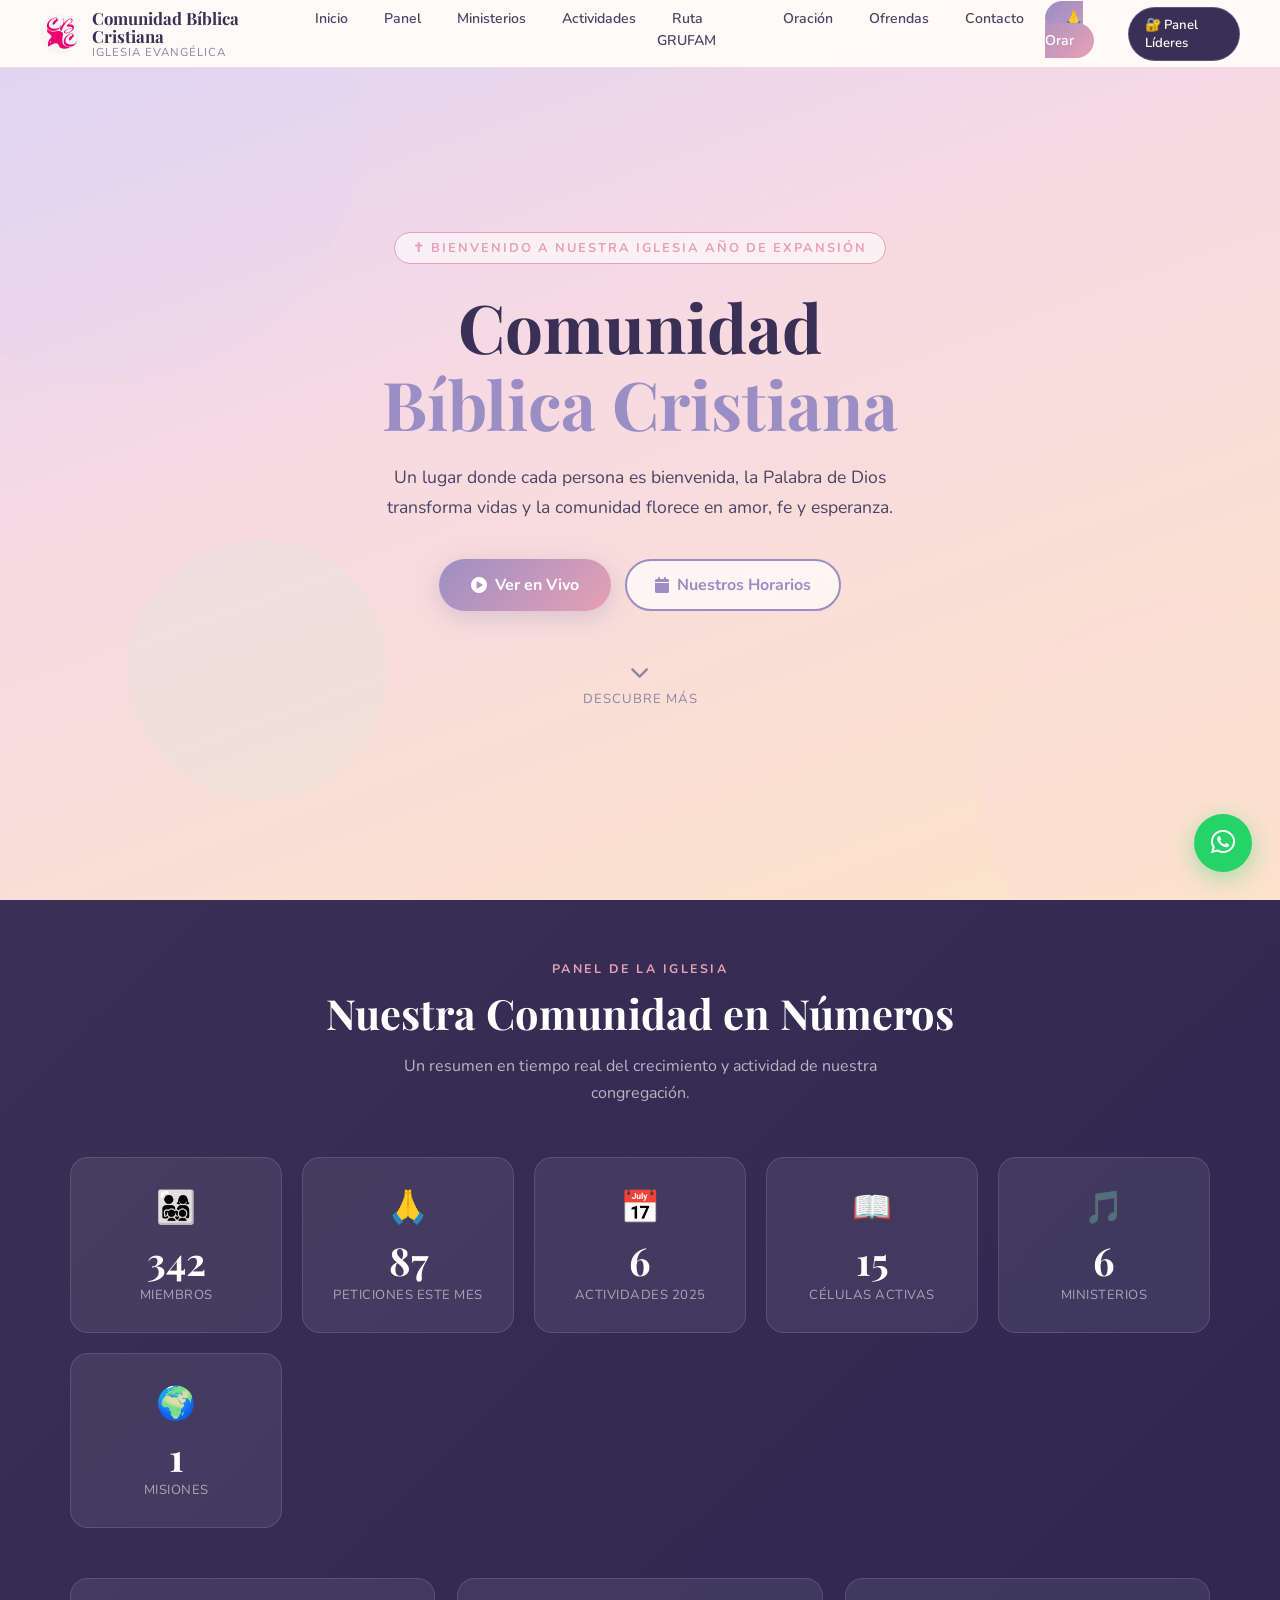
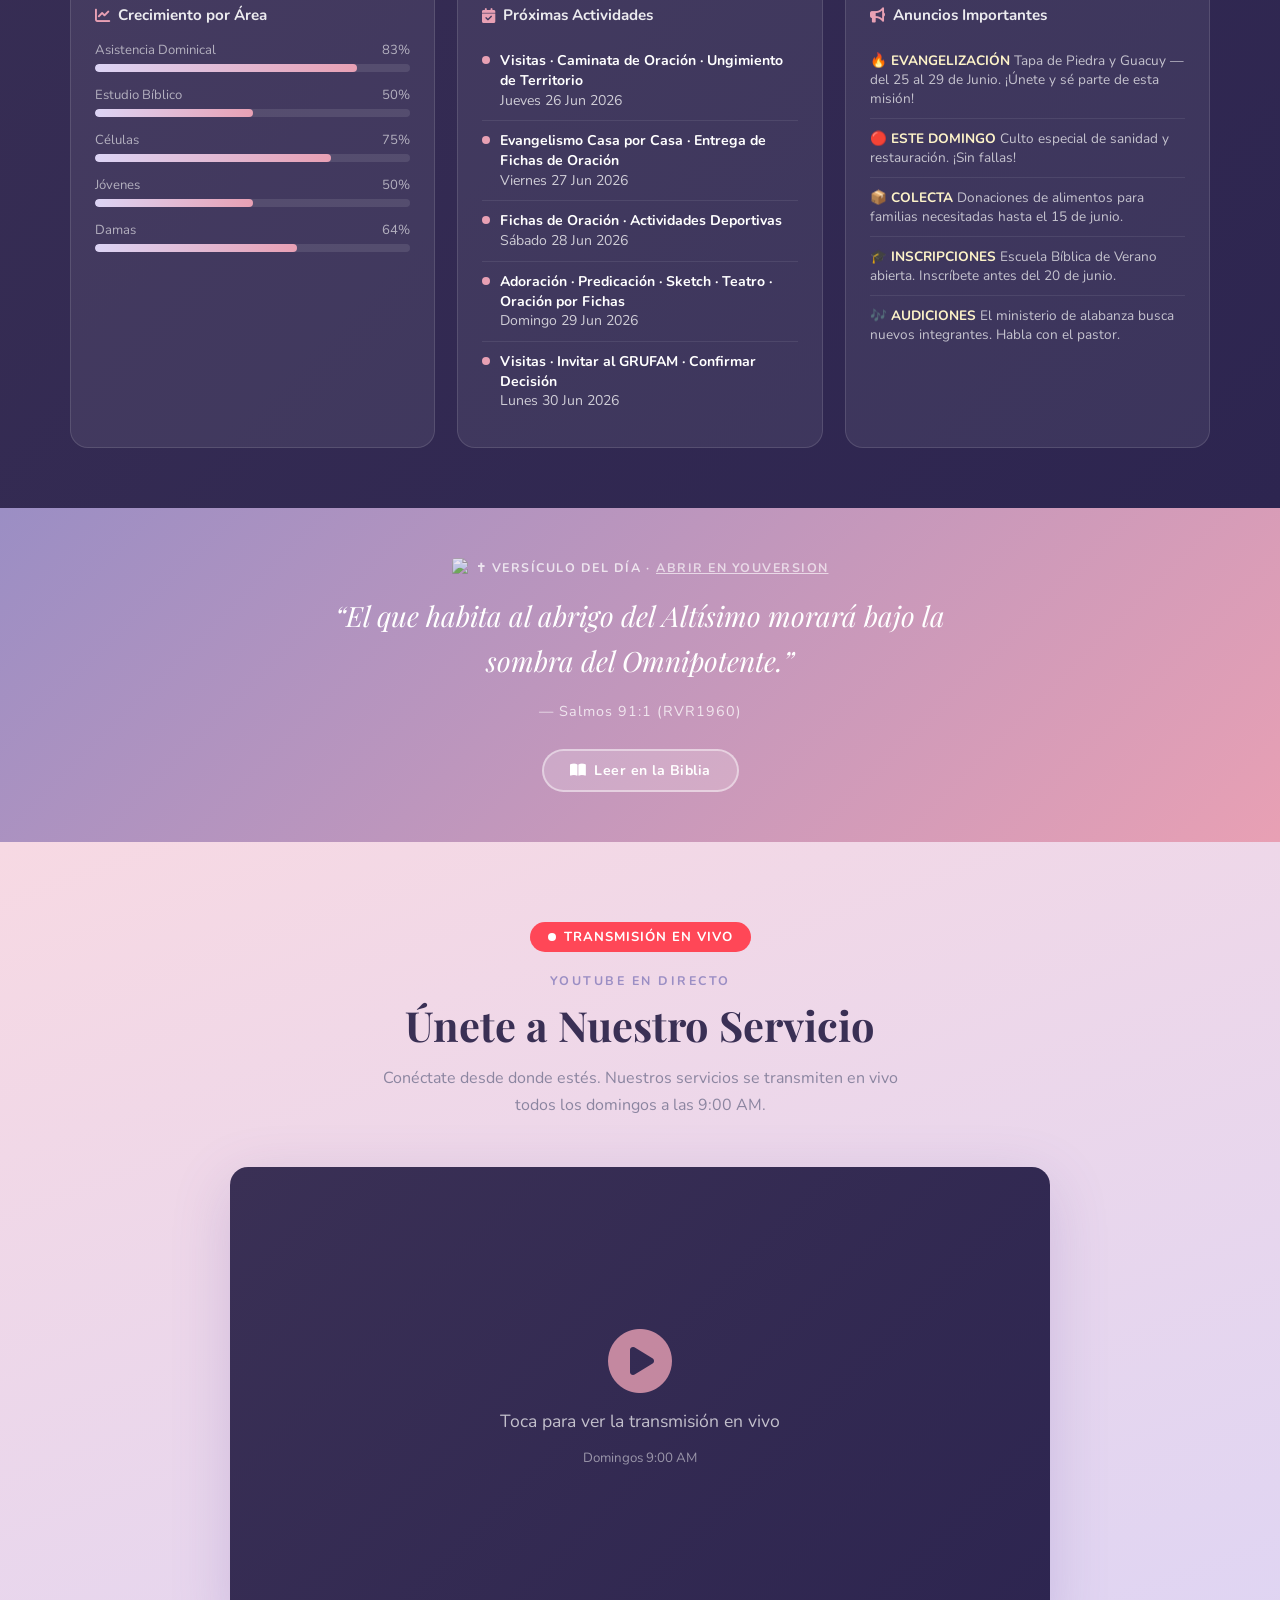
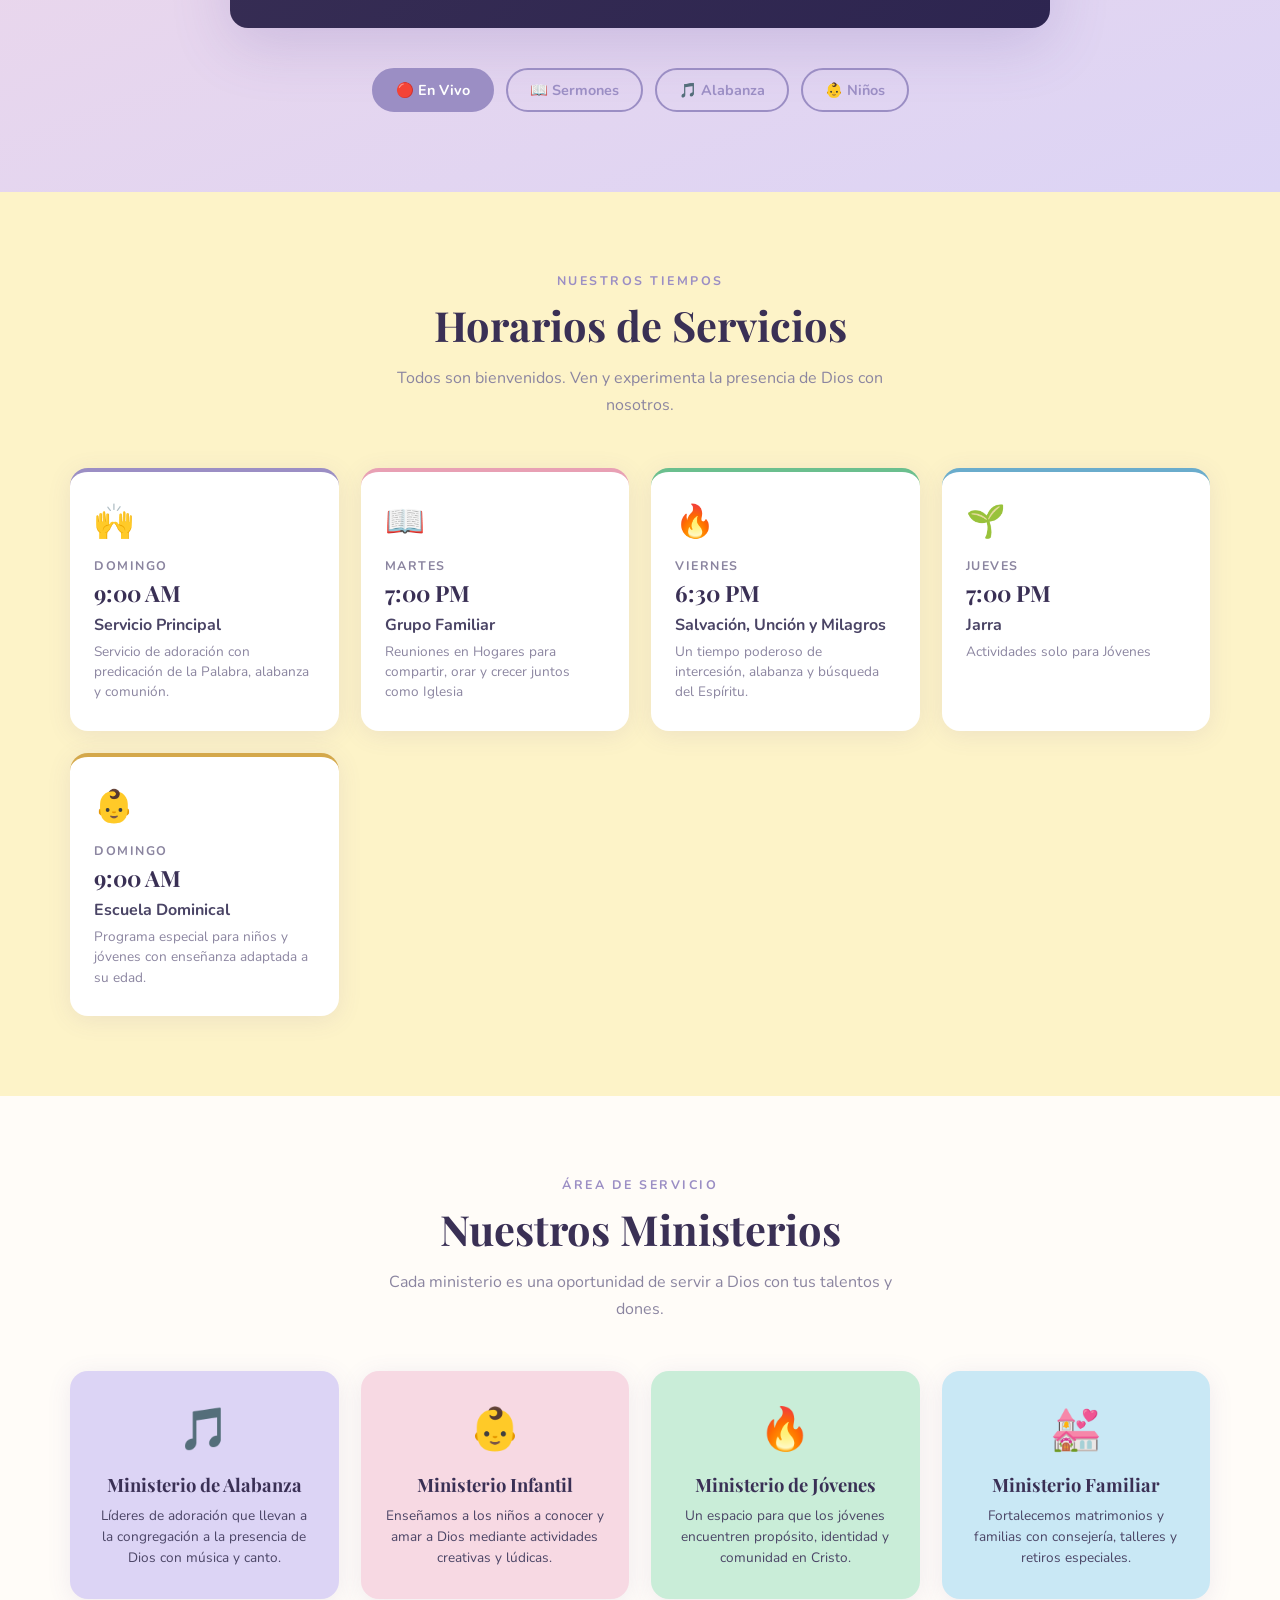
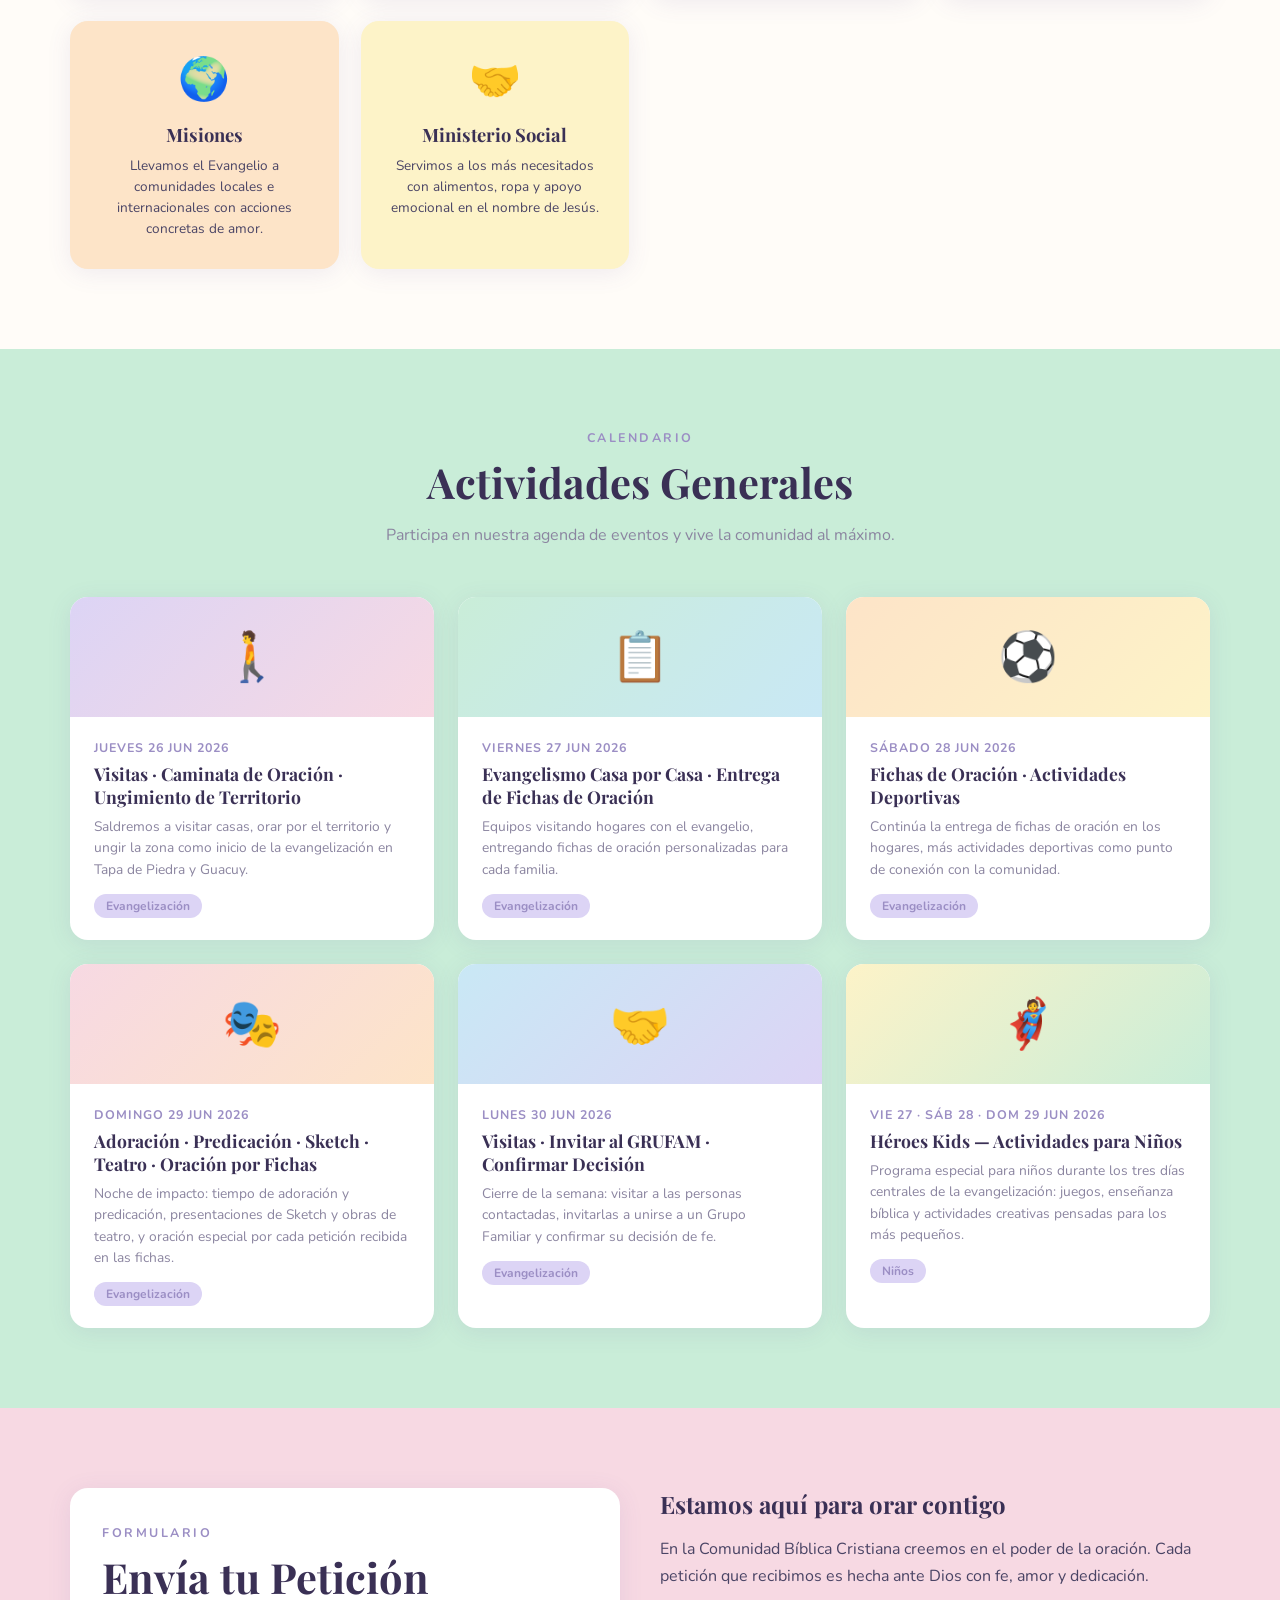
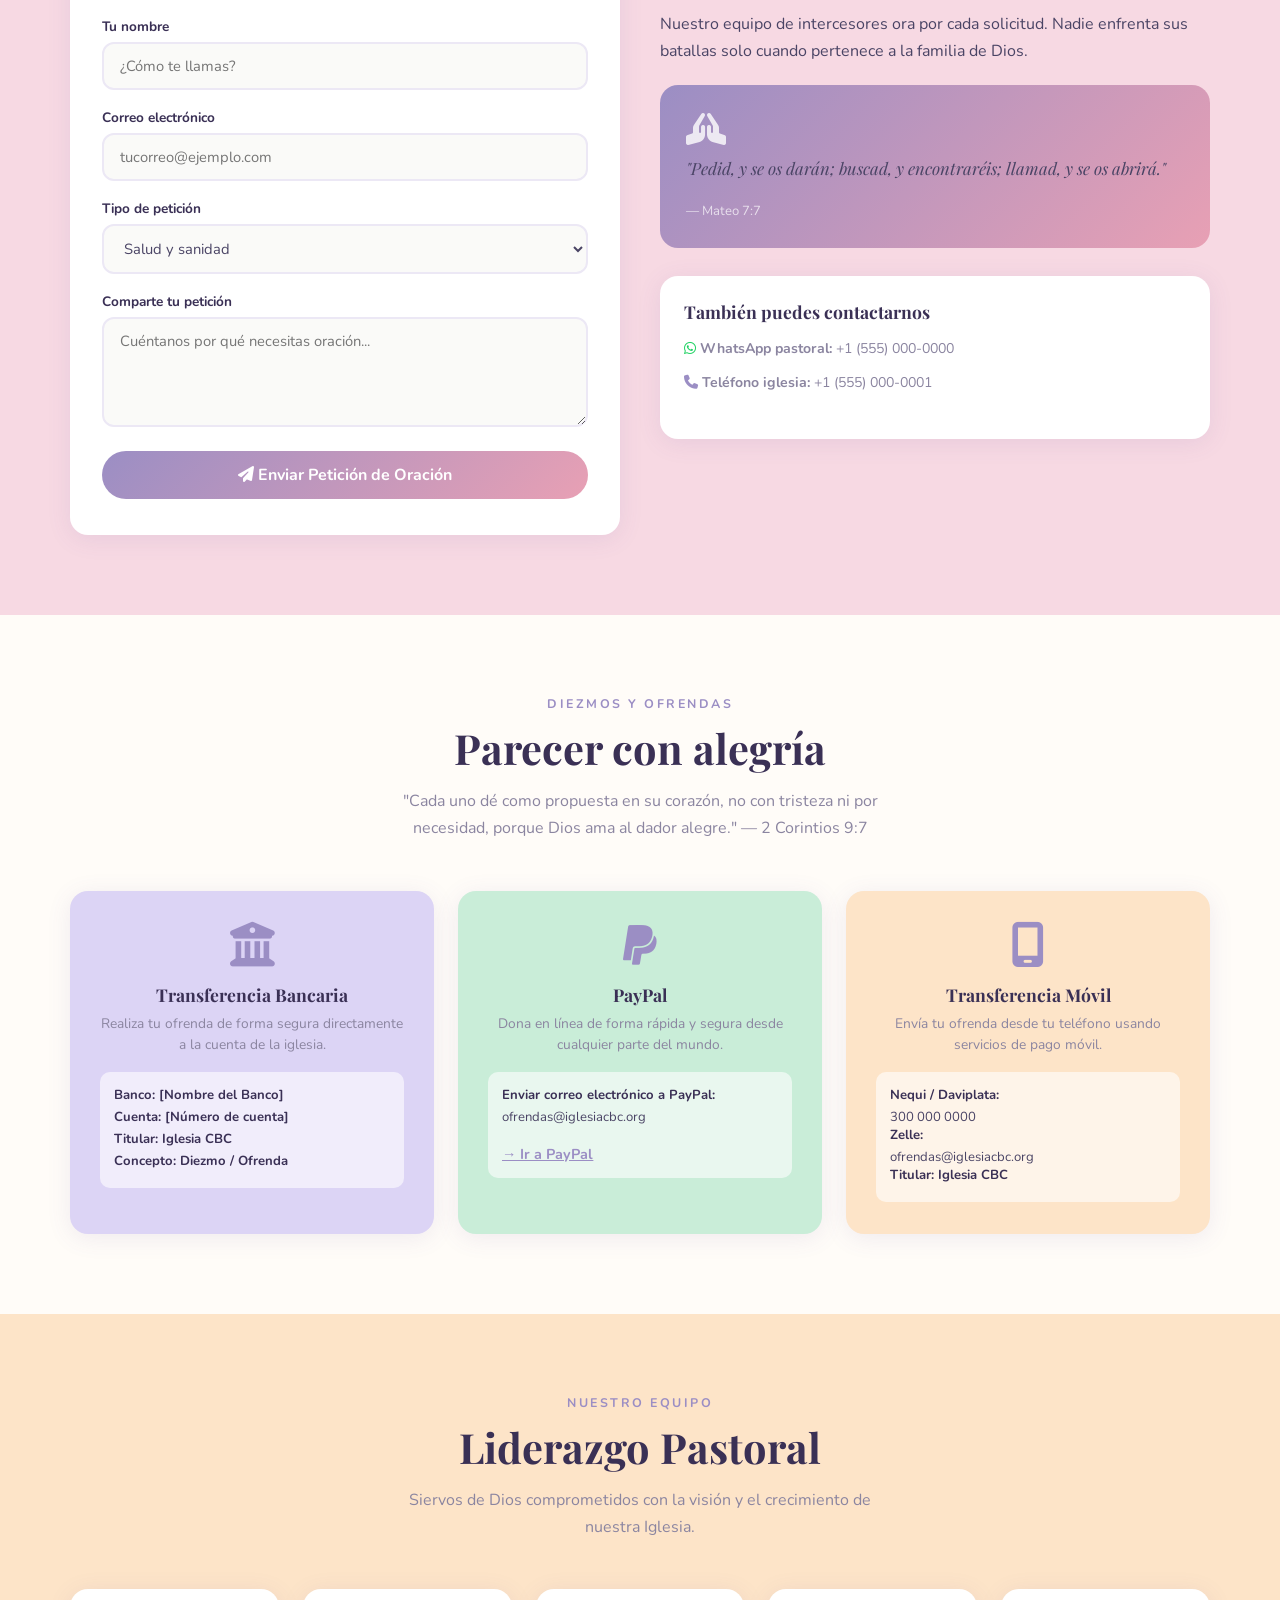
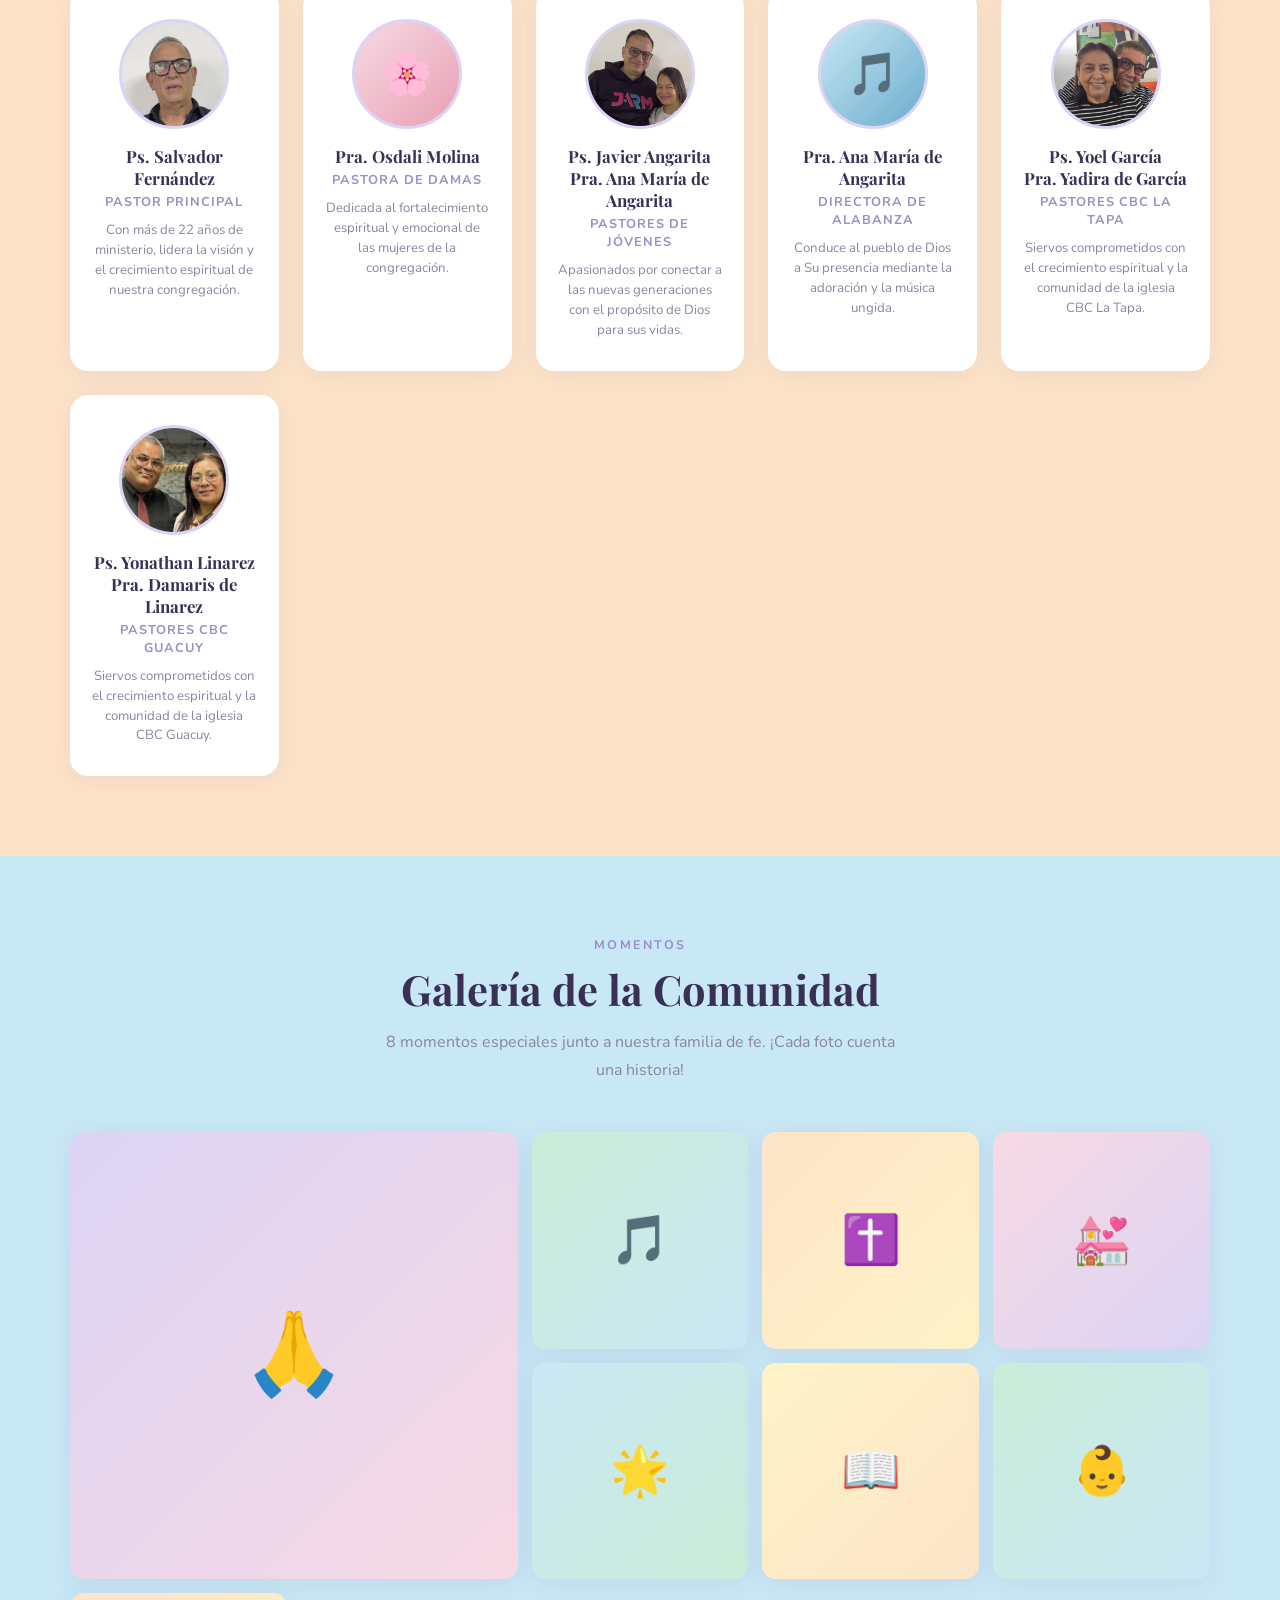
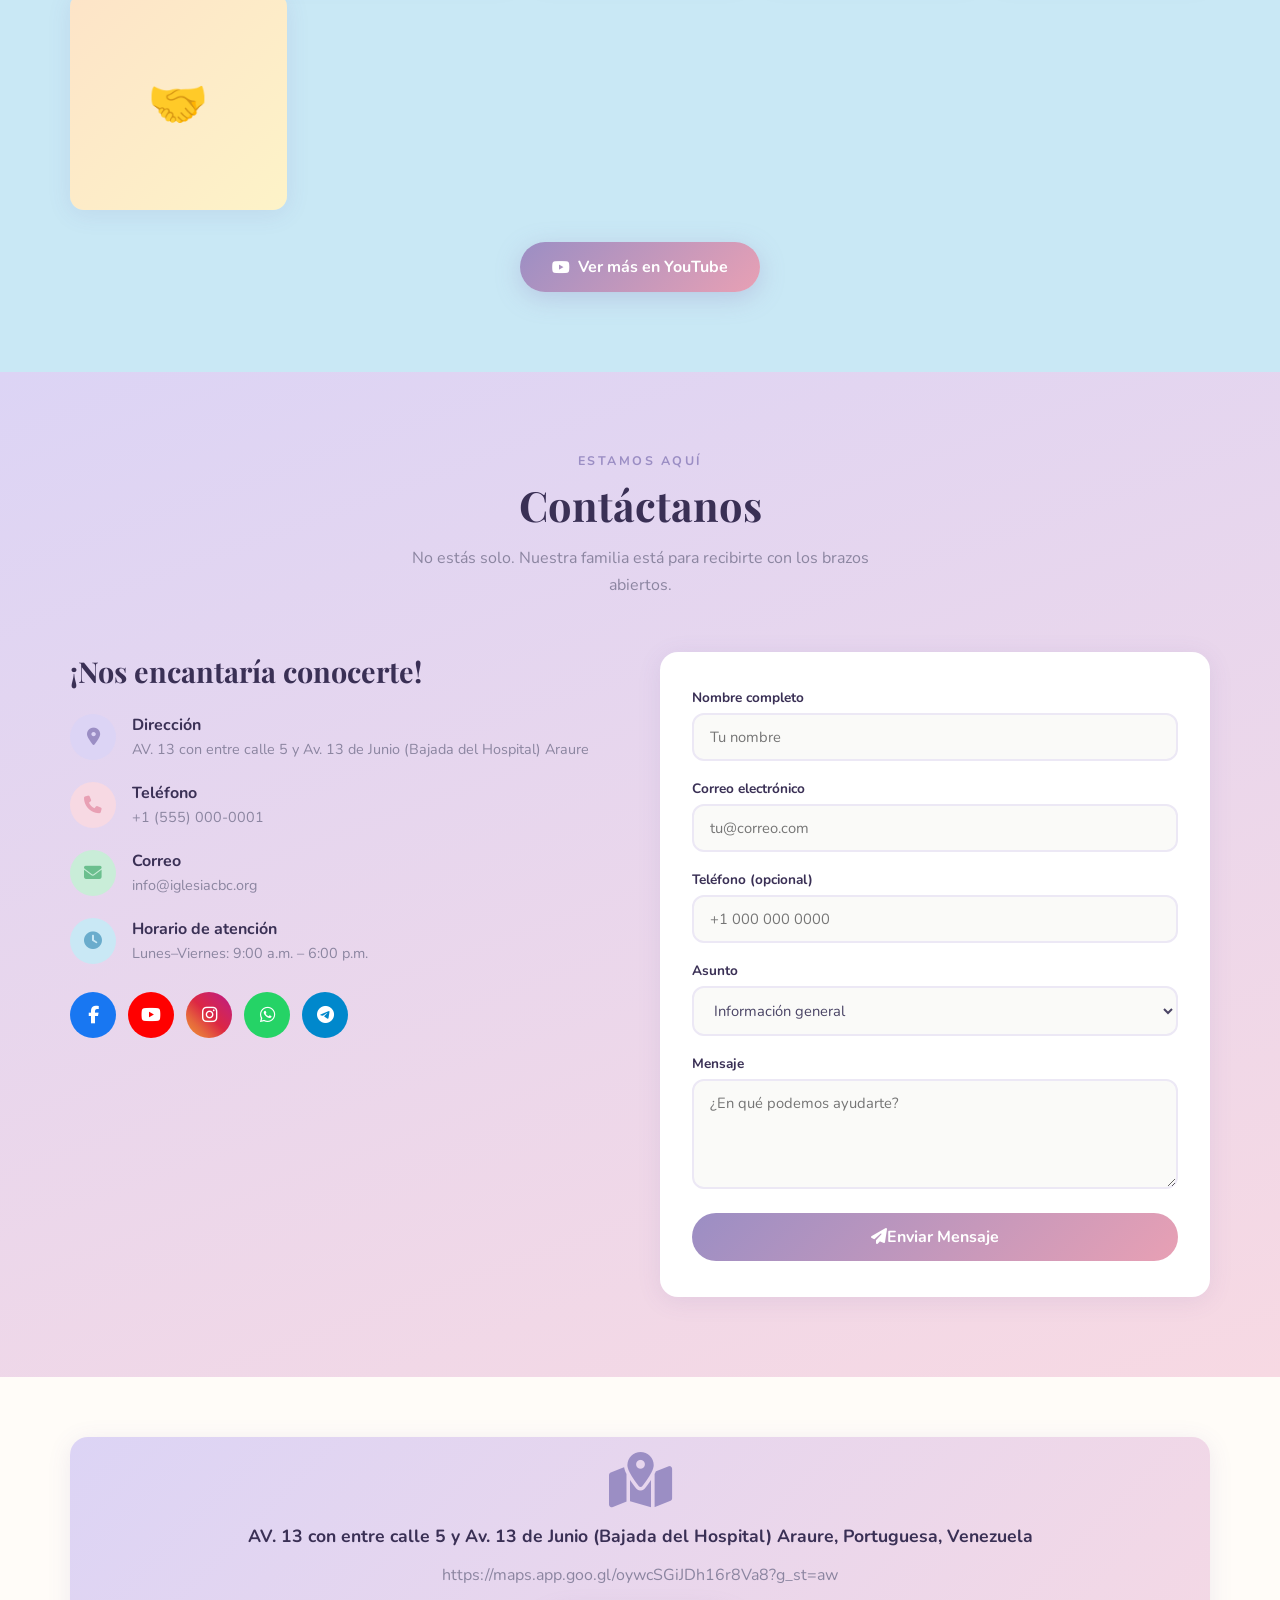
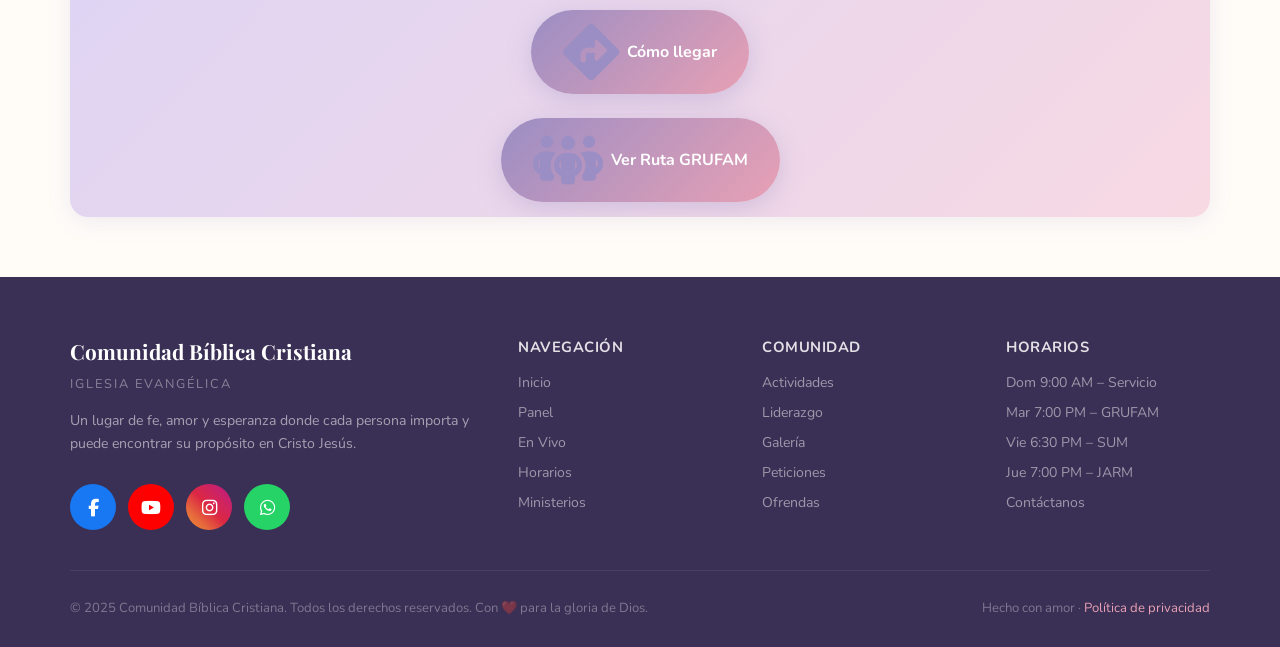
==== commit d94b661b: "Add files via upload" ====
--- a/index.html
+++ b/index.html
@@ -139,7 +139,7 @@
     <span></span><span></span><span></span>
   </div>
   <div class="hero-content">
-    <div class="hero-badge">✝ Bienvenido a nuestra Iglesia</div>
+    <div class="hero-badge">✝ Bienvenido a nuestra Iglesia año de expansión</div>
     <h1 class="hero-title">
       Comunidad <br><em>Bíblica Cristiana</em>
     </h1>
@@ -886,6 +886,8 @@
 <!-- Contenido de YouTube en tiempo real (En Vivo / Sermones / Alabanza / Niños) -->
 <!-- Dashboard dinámico: anuncios, actividades, ministerios y peticiones en tiempo real -->
 <script type="module" src="dashboard-live.js"></script>
+<!-- Contenido de transmisión en vivo / sermones / alabanza / niños (pestañas de #envivo) -->
+<script type="module" src="transmision-live.js"></script>
 <!-- Lógica principal del sitio: cargada al final, después del HTML -->
 <script src="main.js" defer></script>
 </body>
